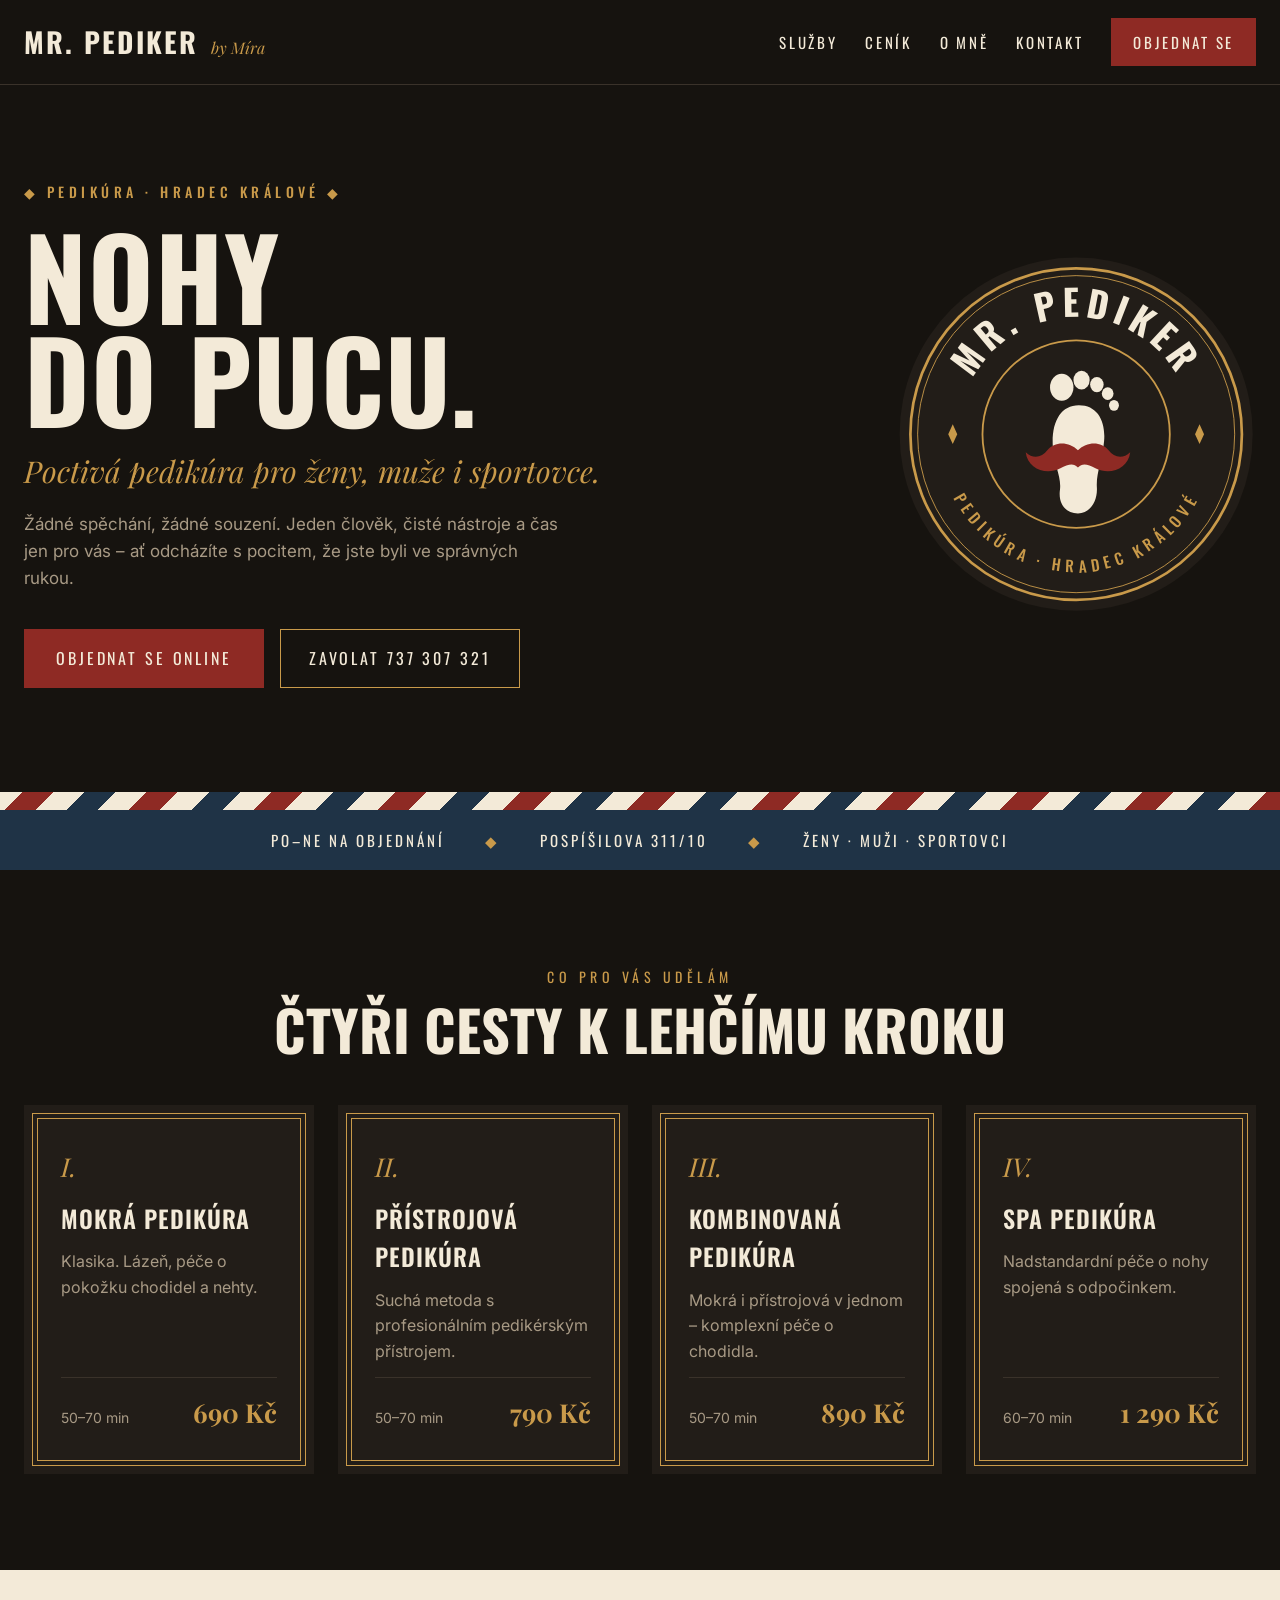
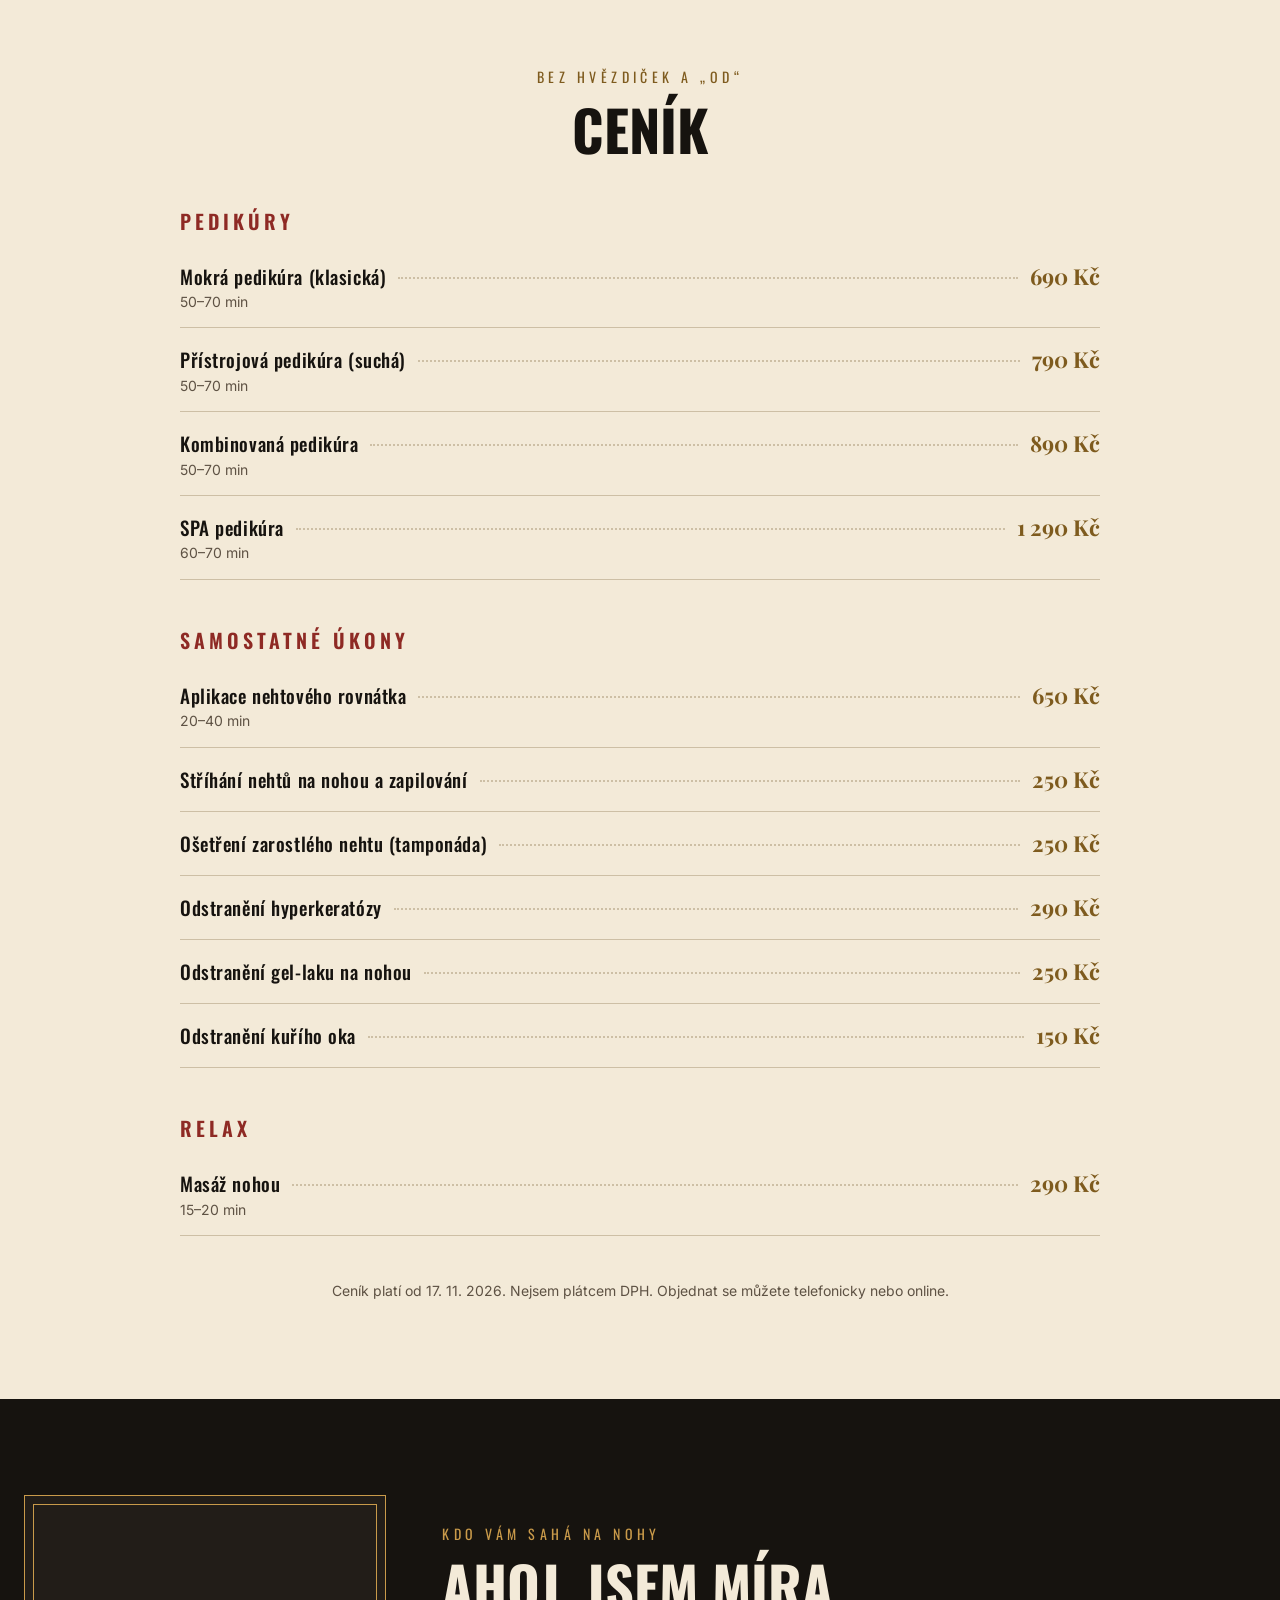
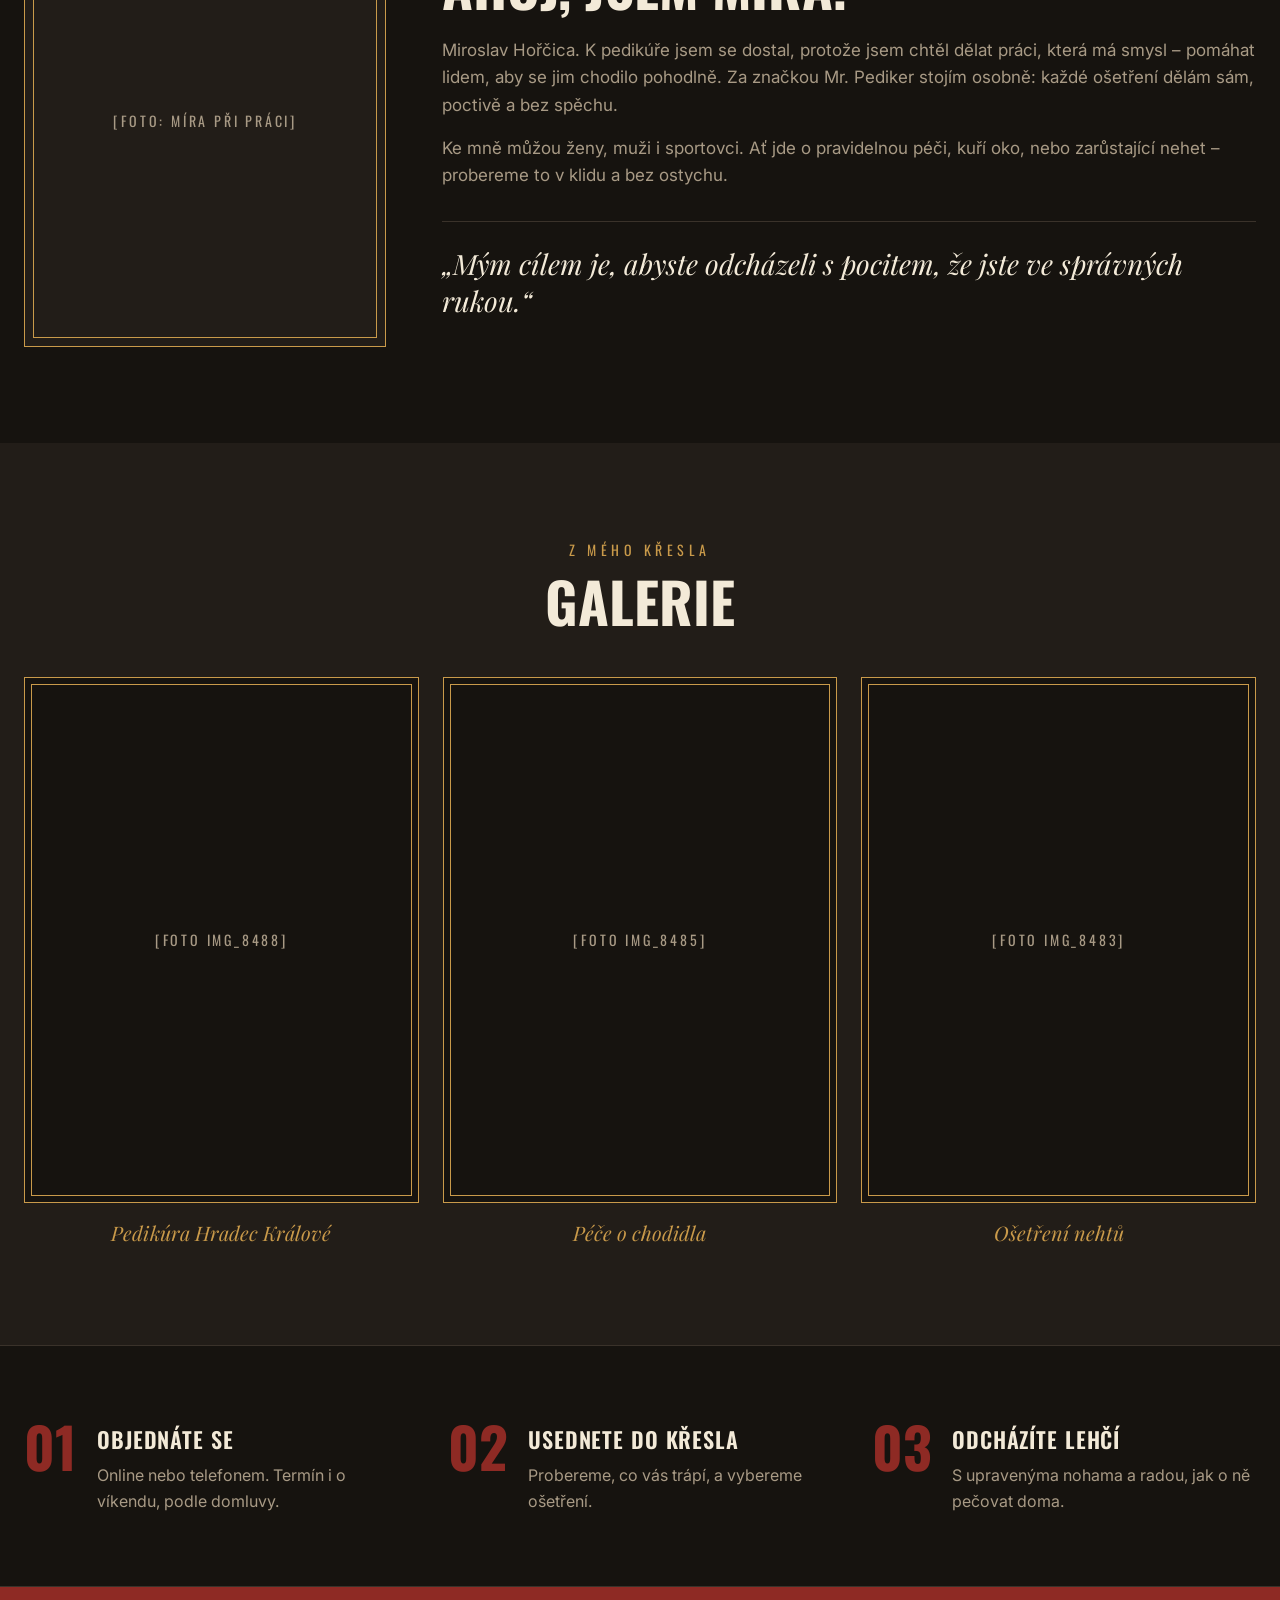
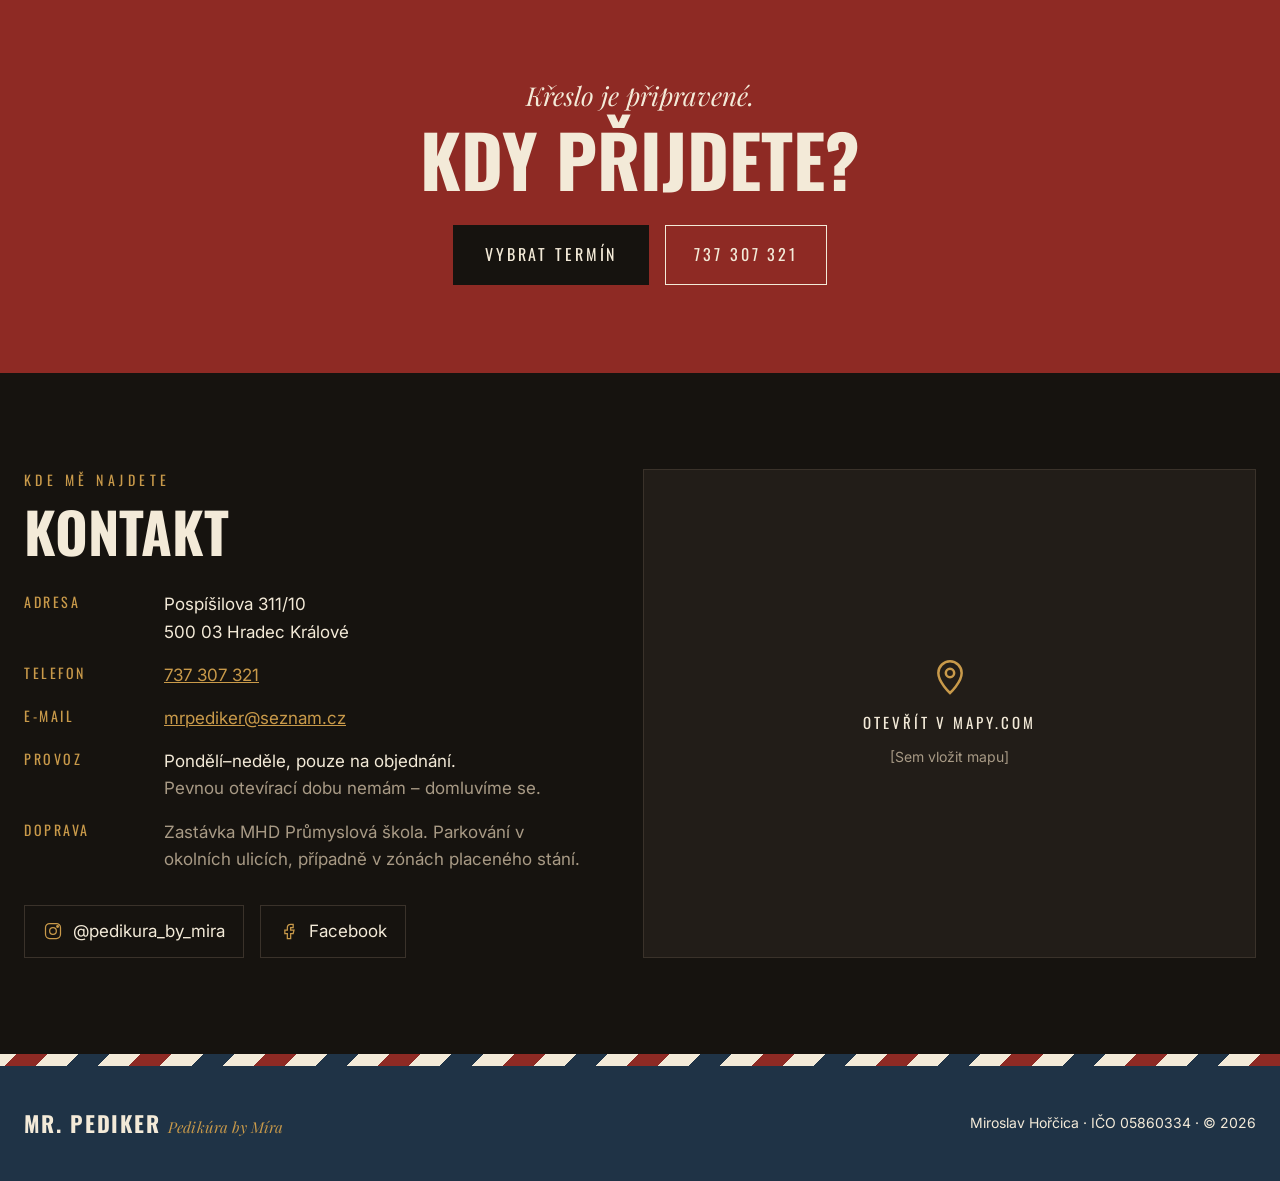
==== index.html @ 1e134bd0 "Nový web Mr. Pediker v barbershop stylu Co-Authored-By: Claude Opus 5.5 <noreply@anthropic.com> Clau" ====
<!doctype html>
<html lang="cs">
<head>
<meta charset="utf-8">
<meta name="viewport" content="width=device-width, initial-scale=1">
<title>Mr. Pediker – pedikúra Hradec Králové | Pedikúra by Míra</title>
<meta name="description" content="Poctivá pedikúra pro ženy, muže i sportovce v Hradci Králové. Mokrá, přístrojová, kombinovaná a SPA pedikúra. Po–Ne na objednání, tel. 737 307 321.">
<link rel="icon" href="favicon.svg" type="image/svg+xml">
<meta property="og:title" content="Mr. Pediker – pedikúra Hradec Králové">
<meta property="og:description" content="Nohy do pucu. Poctivá pedikúra pro ženy, muže i sportovce.">
<link rel="preconnect" href="https://fonts.googleapis.com">
<link href="https://fonts.googleapis.com/css2?family=Oswald:wght@400;500;600;700&family=Playfair+Display:ital,wght@0,700;1,400;1,700&family=Inter:wght@400;500;600&display=swap" rel="stylesheet">
<style>
body{margin:0;background:#16130F}
a{color:#C99A4A}a:hover{color:#F3EAD8}
.btn:hover{filter:brightness(1.12)}
.pole{background:repeating-linear-gradient(-45deg,#8E2A24 0 22px,#F3EAD8 22px 44px,#1F3346 44px 66px,#F3EAD8 66px 88px)}
</style>
<style>html{scroll-behavior:smooth}@media(max-width:640px){header nav a:not(.btn){display:none}}</style>
</head>
<body>
<div style="font-family: Inter, system-ui, sans-serif; color: #F3EAD8; background: #16130F; font-size: 17px; line-height: 1.6">

<!-- HLAVIČKA -->
<header style="border-bottom: 1px solid #3A322A">
<div style="max-width: 1240px; margin: 0 auto; padding: 18px 24px; display: flex; flex-wrap: wrap; align-items: center; justify-content: space-between; gap: 16px">
<a href="#top" style="text-decoration: none; display: flex; align-items: baseline; gap: 12px">
<span style="font-family: Oswald, sans-serif; font-weight: 700; font-size: 28px; letter-spacing: .08em; color: #F3EAD8">MR. PEDIKER</span>
<span style="font-family: 'Playfair Display', serif; font-style: italic; font-size: 16px; color: #C99A4A">by Míra</span>
</a>
<nav style="display: flex; flex-wrap: wrap; align-items: center; gap: 28px; font-family: Oswald, sans-serif; font-size: 15px; letter-spacing: .18em; text-transform: uppercase">
<a href="#sluzby" style="text-decoration: none; color: #F3EAD8">Služby</a>
<a href="#cenik" style="text-decoration: none; color: #F3EAD8">Ceník</a>
<a href="#o-mne" style="text-decoration: none; color: #F3EAD8">O mně</a>
<a href="#kontakt" style="text-decoration: none; color: #F3EAD8">Kontakt</a>
<a class="btn" href="https://mrpediker.cz/objednani/" style="text-decoration: none; background: #8E2A24; color: #F3EAD8; padding: 12px 22px; min-height: 44px; box-sizing: border-box; display: inline-flex; align-items: center">Objednat se</a>
</nav>
</div>
</header>

<!-- HERO -->
<section id="top" style="position: relative; overflow: hidden">
<div style="max-width: 1240px; margin: 0 auto; padding: 96px 24px 104px; display: flex; flex-wrap: wrap; align-items: center; gap: 56px">
<div style="flex: 999 1 520px; min-width: 0">
<p style="margin: 0 0 20px; font-family: Oswald, sans-serif; font-size: 14px; font-weight: 500; letter-spacing: .32em; text-transform: uppercase; color: #C99A4A">◆ Pedikúra · Hradec Králové ◆</p>
<h1 style="margin: 0; font-family: Oswald, sans-serif; font-weight: 700; font-size: clamp(56px, 9vw, 112px); line-height: .92; letter-spacing: .01em; text-transform: uppercase">Nohy<br>do pucu.</h1>
<p style="margin: 24px 0 0; font-family: 'Playfair Display', serif; font-style: italic; font-size: 30px; line-height: 1.25; color: #C99A4A">Poctivá pedikúra pro ženy, muže i sportovce.</p>
<p style="margin: 20px 0 0; max-width: 540px; color: #A89A85">Žádné spěchání, žádné souzení. Jeden člověk, čisté nástroje a čas jen pro vás – ať odcházíte s pocitem, že jste byli ve správných rukou.</p>
<div style="margin-top: 36px; display: flex; flex-wrap: wrap; gap: 16px">
<a class="btn" href="https://mrpediker.cz/objednani/" style="text-decoration: none; background: #8E2A24; color: #F3EAD8; font-family: Oswald, sans-serif; font-size: 16px; letter-spacing: .18em; text-transform: uppercase; padding: 16px 32px; min-height: 52px; box-sizing: border-box; display: inline-flex; align-items: center">Objednat se online</a>
<a href="tel:+420737307321" style="text-decoration: none; border: 1px solid #C99A4A; color: #F3EAD8; font-family: Oswald, sans-serif; font-size: 16px; letter-spacing: .18em; text-transform: uppercase; padding: 16px 28px; min-height: 52px; box-sizing: border-box; display: inline-flex; align-items: center">Zavolat 737 307 321</a>
</div>
</div>
<div style="flex: 1 1 360px; display: flex; justify-content: center">
<svg role="img" aria-label="Emblém Mr. Pediker" viewBox="0 0 400 400" style="width: 100%; max-width: 420px; height: auto">
<defs><path id="eTop" d="M 70 200 A 130 130 0 0 1 330 200"></path><path id="eBot" d="M 62 200 A 138 138 0 0 0 338 200"></path></defs>
<circle cx="200" cy="200" r="196" fill="#221D18"></circle>
<circle cx="200" cy="200" r="184" fill="none" stroke="#C99A4A" stroke-width="3"></circle>
<circle cx="200" cy="200" r="176" fill="none" stroke="#C99A4A" stroke-width="1"></circle>
<circle cx="200" cy="200" r="104" fill="none" stroke="#C99A4A" stroke-width="2"></circle>
<text font-family="Oswald, sans-serif" font-weight="700" font-size="40" letter-spacing="6" fill="#F3EAD8" text-anchor="middle"><textPath href="#eTop" startOffset="50%">MR. PEDIKER</textPath></text>
<text font-family="Oswald, sans-serif" font-weight="500" font-size="17" letter-spacing="4" fill="#C99A4A" text-anchor="middle" dominant-baseline="hanging"><textPath href="#eBot" startOffset="50%">PEDIKÚRA · HRADEC KRÁLOVÉ</textPath></text>
<path d="M58 200 l5 -11 l5 11 l-5 11 z M332 200 l5 -11 l5 11 l-5 11 z" fill="#C99A4A"></path>
<g fill="#F3EAD8"><path d="M203 168 C224 168 233 186 231 208 C229 230 222 243 223 259 C224 275 215 288 202 288 C188 288 180 277 182 262 C184 247 175 234 174 212 C173 186 183 168 203 168 Z"></path><ellipse cx="184" cy="148" rx="13" ry="15"></ellipse><ellipse cx="206" cy="140" rx="9" ry="10.5"></ellipse><ellipse cx="223" cy="145" rx="7.5" ry="8.5"></ellipse><ellipse cx="235" cy="155" rx="6.5" ry="7"></ellipse><ellipse cx="242" cy="168" rx="5.5" ry="6"></ellipse></g>
<path fill="#8E2A24" d="M202 218 C192 208 176 208 168 218 C162 226 152 228 144 220 C146 238 166 246 182 238 C192 233 197 232 202 237 C207 232 212 233 222 238 C238 246 258 238 260 220 C252 228 242 226 236 218 C228 208 212 208 202 218 Z"></path>
</svg>
</div>
</div>
</section>

<div class="pole" style="height: 18px" aria-hidden="true"></div>

<!-- INFO PÁS -->
<div style="background: #1F3346">
<div style="max-width: 1240px; margin: 0 auto; padding: 18px 24px; display: flex; flex-wrap: wrap; justify-content: center; gap: 12px 40px; font-family: Oswald, sans-serif; font-size: 15px; letter-spacing: .2em; text-transform: uppercase; color: #F3EAD8">
<span>Po–Ne na objednání</span><span aria-hidden="true" style="color: #C99A4A">◆</span><span>Pospíšilova 311/10</span><span aria-hidden="true" style="color: #C99A4A">◆</span><span>Ženy · Muži · Sportovci</span>
</div>
</div>

<!-- SLUŽBY -->
<section id="sluzby" style="max-width: 1240px; margin: 0 auto; padding: 96px 24px">
<p style="margin: 0; text-align: center; font-family: Oswald, sans-serif; font-size: 14px; letter-spacing: .32em; text-transform: uppercase; color: #C99A4A">Co pro vás udělám</p>
<h2 style="margin: 12px 0 48px; text-align: center; font-family: Oswald, sans-serif; font-weight: 700; font-size: clamp(36px, 5vw, 56px); line-height: 1; text-transform: uppercase">Čtyři cesty k lehčímu kroku</h2>
<div style="display: grid; grid-template-columns: repeat(auto-fit, minmax(260px, 1fr)); gap: 24px">

<article style="background: #221D18; padding: 8px">
<div style="border: 1px solid #C99A4A; outline: 1px solid #C99A4A; outline-offset: -6px; padding: 32px 28px; height: 100%; box-sizing: border-box; display: flex; flex-direction: column; gap: 12px">
<span style="font-family: 'Playfair Display', serif; font-style: italic; font-size: 26px; color: #C99A4A">I.</span>
<h3 style="margin: 0; font-family: Oswald, sans-serif; font-weight: 600; font-size: 24px; letter-spacing: .04em; text-transform: uppercase">Mokrá pedikúra</h3>
<p style="margin: 0; color: #A89A85; font-size: 16px; flex-grow: 1">Klasika. Lázeň, péče o pokožku chodidel a nehty.</p>
<div style="display: flex; justify-content: space-between; align-items: baseline; border-top: 1px solid #3A322A; padding-top: 14px">
<span style="font-size: 14px; color: #A89A85">50–70 min</span>
<span style="font-family: 'Playfair Display', serif; font-weight: 700; font-size: 26px; color: #C99A4A">690 Kč</span>
</div>
</div>
</article>

<article style="background: #221D18; padding: 8px">
<div style="border: 1px solid #C99A4A; outline: 1px solid #C99A4A; outline-offset: -6px; padding: 32px 28px; height: 100%; box-sizing: border-box; display: flex; flex-direction: column; gap: 12px">
<span style="font-family: 'Playfair Display', serif; font-style: italic; font-size: 26px; color: #C99A4A">II.</span>
<h3 style="margin: 0; font-family: Oswald, sans-serif; font-weight: 600; font-size: 24px; letter-spacing: .04em; text-transform: uppercase">Přístrojová pedikúra</h3>
<p style="margin: 0; color: #A89A85; font-size: 16px; flex-grow: 1">Suchá metoda s profesionálním pedikérským přístrojem.</p>
<div style="display: flex; justify-content: space-between; align-items: baseline; border-top: 1px solid #3A322A; padding-top: 14px">
<span style="font-size: 14px; color: #A89A85">50–70 min</span>
<span style="font-family: 'Playfair Display', serif; font-weight: 700; font-size: 26px; color: #C99A4A">790 Kč</span>
</div>
</div>
</article>

<article style="background: #221D18; padding: 8px">
<div style="border: 1px solid #C99A4A; outline: 1px solid #C99A4A; outline-offset: -6px; padding: 32px 28px; height: 100%; box-sizing: border-box; display: flex; flex-direction: column; gap: 12px">
<span style="font-family: 'Playfair Display', serif; font-style: italic; font-size: 26px; color: #C99A4A">III.</span>
<h3 style="margin: 0; font-family: Oswald, sans-serif; font-weight: 600; font-size: 24px; letter-spacing: .04em; text-transform: uppercase">Kombinovaná pedikúra</h3>
<p style="margin: 0; color: #A89A85; font-size: 16px; flex-grow: 1">Mokrá i přístrojová v jednom – komplexní péče o chodidla.</p>
<div style="display: flex; justify-content: space-between; align-items: baseline; border-top: 1px solid #3A322A; padding-top: 14px">
<span style="font-size: 14px; color: #A89A85">50–70 min</span>
<span style="font-family: 'Playfair Display', serif; font-weight: 700; font-size: 26px; color: #C99A4A">890 Kč</span>
</div>
</div>
</article>

<article style="background: #221D18; padding: 8px">
<div style="border: 1px solid #C99A4A; outline: 1px solid #C99A4A; outline-offset: -6px; padding: 32px 28px; height: 100%; box-sizing: border-box; display: flex; flex-direction: column; gap: 12px">
<span style="font-family: 'Playfair Display', serif; font-style: italic; font-size: 26px; color: #C99A4A">IV.</span>
<h3 style="margin: 0; font-family: Oswald, sans-serif; font-weight: 600; font-size: 24px; letter-spacing: .04em; text-transform: uppercase">SPA pedikúra</h3>
<p style="margin: 0; color: #A89A85; font-size: 16px; flex-grow: 1">Nadstandardní péče o nohy spojená s odpočinkem.</p>
<div style="display: flex; justify-content: space-between; align-items: baseline; border-top: 1px solid #3A322A; padding-top: 14px">
<span style="font-size: 14px; color: #A89A85">60–70 min</span>
<span style="font-family: 'Playfair Display', serif; font-weight: 700; font-size: 26px; color: #C99A4A">1 290 Kč</span>
</div>
</div>
</article>

</div>
</section>

<!-- CENÍK -->
<section id="cenik" style="background: #F3EAD8; color: #16130F">
<div style="max-width: 920px; margin: 0 auto; padding: 96px 24px">
<p style="margin: 0; text-align: center; font-family: Oswald, sans-serif; font-size: 14px; letter-spacing: .32em; text-transform: uppercase; color: #7E5B1E">Bez hvězdiček a „od“</p>
<h2 style="margin: 12px 0 48px; text-align: center; font-family: Oswald, sans-serif; font-weight: 700; font-size: clamp(36px, 5vw, 56px); line-height: 1; text-transform: uppercase">Ceník</h2>

<div style="margin-bottom: 44px">
<h3 style="margin: 0 0 8px; font-family: Oswald, sans-serif; font-weight: 600; font-size: 20px; letter-spacing: .2em; text-transform: uppercase; color: #8E2A24">Pedikúry</h3>

<div style="display: flex; align-items: baseline; gap: 12px; padding: 14px 0; border-bottom: 1px solid #CDBFA5">
<div style="min-width: 0">
<div style="font-family: Oswald, sans-serif; font-weight: 500; font-size: 19px; letter-spacing: .03em">Mokrá pedikúra (klasická)</div>
<div style="font-size: 14px; color: #5E5244">50–70 min</div>
</div>
<span aria-hidden="true" style="flex: 1 1 40px; border-bottom: 2px dotted #CDBFA5; transform: translateY(-6px)"></span>
<span style="font-family: 'Playfair Display', serif; font-weight: 700; font-size: 22px; color: #7E5B1E; white-space: nowrap">690 Kč</span>
</div>

<div style="display: flex; align-items: baseline; gap: 12px; padding: 14px 0; border-bottom: 1px solid #CDBFA5">
<div style="min-width: 0">
<div style="font-family: Oswald, sans-serif; font-weight: 500; font-size: 19px; letter-spacing: .03em">Přístrojová pedikúra (suchá)</div>
<div style="font-size: 14px; color: #5E5244">50–70 min</div>
</div>
<span aria-hidden="true" style="flex: 1 1 40px; border-bottom: 2px dotted #CDBFA5; transform: translateY(-6px)"></span>
<span style="font-family: 'Playfair Display', serif; font-weight: 700; font-size: 22px; color: #7E5B1E; white-space: nowrap">790 Kč</span>
</div>

<div style="display: flex; align-items: baseline; gap: 12px; padding: 14px 0; border-bottom: 1px solid #CDBFA5">
<div style="min-width: 0">
<div style="font-family: Oswald, sans-serif; font-weight: 500; font-size: 19px; letter-spacing: .03em">Kombinovaná pedikúra</div>
<div style="font-size: 14px; color: #5E5244">50–70 min</div>
</div>
<span aria-hidden="true" style="flex: 1 1 40px; border-bottom: 2px dotted #CDBFA5; transform: translateY(-6px)"></span>
<span style="font-family: 'Playfair Display', serif; font-weight: 700; font-size: 22px; color: #7E5B1E; white-space: nowrap">890 Kč</span>
</div>

<div style="display: flex; align-items: baseline; gap: 12px; padding: 14px 0; border-bottom: 1px solid #CDBFA5">
<div style="min-width: 0">
<div style="font-family: Oswald, sans-serif; font-weight: 500; font-size: 19px; letter-spacing: .03em">SPA pedikúra</div>
<div style="font-size: 14px; color: #5E5244">60–70 min</div>
</div>
<span aria-hidden="true" style="flex: 1 1 40px; border-bottom: 2px dotted #CDBFA5; transform: translateY(-6px)"></span>
<span style="font-family: 'Playfair Display', serif; font-weight: 700; font-size: 22px; color: #7E5B1E; white-space: nowrap">1 290 Kč</span>
</div>

</div>

<div style="margin-bottom: 44px">
<h3 style="margin: 0 0 8px; font-family: Oswald, sans-serif; font-weight: 600; font-size: 20px; letter-spacing: .2em; text-transform: uppercase; color: #8E2A24">Samostatné úkony</h3>

<div style="display: flex; align-items: baseline; gap: 12px; padding: 14px 0; border-bottom: 1px solid #CDBFA5">
<div style="min-width: 0">
<div style="font-family: Oswald, sans-serif; font-weight: 500; font-size: 19px; letter-spacing: .03em">Aplikace nehtového rovnátka</div>
<div style="font-size: 14px; color: #5E5244">20–40 min</div>
</div>
<span aria-hidden="true" style="flex: 1 1 40px; border-bottom: 2px dotted #CDBFA5; transform: translateY(-6px)"></span>
<span style="font-family: 'Playfair Display', serif; font-weight: 700; font-size: 22px; color: #7E5B1E; white-space: nowrap">650 Kč</span>
</div>

<div style="display: flex; align-items: baseline; gap: 12px; padding: 14px 0; border-bottom: 1px solid #CDBFA5">
<div style="min-width: 0">
<div style="font-family: Oswald, sans-serif; font-weight: 500; font-size: 19px; letter-spacing: .03em">Stříhání nehtů na nohou a zapilování</div>

</div>
<span aria-hidden="true" style="flex: 1 1 40px; border-bottom: 2px dotted #CDBFA5; transform: translateY(-6px)"></span>
<span style="font-family: 'Playfair Display', serif; font-weight: 700; font-size: 22px; color: #7E5B1E; white-space: nowrap">250 Kč</span>
</div>

<div style="display: flex; align-items: baseline; gap: 12px; padding: 14px 0; border-bottom: 1px solid #CDBFA5">
<div style="min-width: 0">
<div style="font-family: Oswald, sans-serif; font-weight: 500; font-size: 19px; letter-spacing: .03em">Ošetření zarostlého nehtu (tamponáda)</div>

</div>
<span aria-hidden="true" style="flex: 1 1 40px; border-bottom: 2px dotted #CDBFA5; transform: translateY(-6px)"></span>
<span style="font-family: 'Playfair Display', serif; font-weight: 700; font-size: 22px; color: #7E5B1E; white-space: nowrap">250 Kč</span>
</div>

<div style="display: flex; align-items: baseline; gap: 12px; padding: 14px 0; border-bottom: 1px solid #CDBFA5">
<div style="min-width: 0">
<div style="font-family: Oswald, sans-serif; font-weight: 500; font-size: 19px; letter-spacing: .03em">Odstranění hyperkeratózy</div>

</div>
<span aria-hidden="true" style="flex: 1 1 40px; border-bottom: 2px dotted #CDBFA5; transform: translateY(-6px)"></span>
<span style="font-family: 'Playfair Display', serif; font-weight: 700; font-size: 22px; color: #7E5B1E; white-space: nowrap">290 Kč</span>
</div>

<div style="display: flex; align-items: baseline; gap: 12px; padding: 14px 0; border-bottom: 1px solid #CDBFA5">
<div style="min-width: 0">
<div style="font-family: Oswald, sans-serif; font-weight: 500; font-size: 19px; letter-spacing: .03em">Odstranění gel-laku na nohou</div>

</div>
<span aria-hidden="true" style="flex: 1 1 40px; border-bottom: 2px dotted #CDBFA5; transform: translateY(-6px)"></span>
<span style="font-family: 'Playfair Display', serif; font-weight: 700; font-size: 22px; color: #7E5B1E; white-space: nowrap">250 Kč</span>
</div>

<div style="display: flex; align-items: baseline; gap: 12px; padding: 14px 0; border-bottom: 1px solid #CDBFA5">
<div style="min-width: 0">
<div style="font-family: Oswald, sans-serif; font-weight: 500; font-size: 19px; letter-spacing: .03em">Odstranění kuřího oka</div>

</div>
<span aria-hidden="true" style="flex: 1 1 40px; border-bottom: 2px dotted #CDBFA5; transform: translateY(-6px)"></span>
<span style="font-family: 'Playfair Display', serif; font-weight: 700; font-size: 22px; color: #7E5B1E; white-space: nowrap">150 Kč</span>
</div>

</div>

<div style="margin-bottom: 44px">
<h3 style="margin: 0 0 8px; font-family: Oswald, sans-serif; font-weight: 600; font-size: 20px; letter-spacing: .2em; text-transform: uppercase; color: #8E2A24">Relax</h3>

<div style="display: flex; align-items: baseline; gap: 12px; padding: 14px 0; border-bottom: 1px solid #CDBFA5">
<div style="min-width: 0">
<div style="font-family: Oswald, sans-serif; font-weight: 500; font-size: 19px; letter-spacing: .03em">Masáž nohou</div>
<div style="font-size: 14px; color: #5E5244">15–20 min</div>
</div>
<span aria-hidden="true" style="flex: 1 1 40px; border-bottom: 2px dotted #CDBFA5; transform: translateY(-6px)"></span>
<span style="font-family: 'Playfair Display', serif; font-weight: 700; font-size: 22px; color: #7E5B1E; white-space: nowrap">290 Kč</span>
</div>

</div>

<p style="margin: 0; text-align: center; font-size: 14px; color: #5E5244">Ceník platí od 17. 11. 2026. Nejsem plátcem DPH. Objednat se můžete telefonicky nebo online.</p>
</div>
</section>

<!-- O MNĚ -->
<section id="o-mne" style="max-width: 1240px; margin: 0 auto; padding: 96px 24px; display: flex; flex-wrap: wrap; gap: 56px; align-items: center">
<div style="flex: 1 1 360px; aspect-ratio: 4 / 5; max-height: 560px; background: #221D18; border: 1px solid #C99A4A; outline: 1px solid #C99A4A; outline-offset: -10px; display: flex; align-items: center; justify-content: center; color: #A89A85; font-family: Oswald, sans-serif; letter-spacing: .2em; text-transform: uppercase; font-size: 14px">[Foto: Míra při práci]</div>
<div style="flex: 999 1 460px; min-width: 0">
<p style="margin: 0; font-family: Oswald, sans-serif; font-size: 14px; letter-spacing: .32em; text-transform: uppercase; color: #C99A4A">Kdo vám sahá na nohy</p>
<h2 style="margin: 12px 0 24px; font-family: Oswald, sans-serif; font-weight: 700; font-size: clamp(36px, 5vw, 56px); line-height: 1; text-transform: uppercase">Ahoj, jsem Míra.</h2>
<p style="margin: 0 0 16px; color: #A89A85">Miroslav Hořčica. K pedikúře jsem se dostal, protože jsem chtěl dělat práci, která má smysl – pomáhat lidem, aby se jim chodilo pohodlně. Za značkou Mr. Pediker stojím osobně: každé ošetření dělám sám, poctivě a bez spěchu.</p>
<p style="margin: 0 0 32px; color: #A89A85">Ke mně můžou ženy, muži i sportovci. Ať jde o pravidelnou péči, kuří oko, nebo zarůstající nehet – probereme to v klidu a bez ostychu.</p>
<blockquote style="margin: 0; padding: 24px 0 0; border-top: 1px solid #3A322A; font-family: 'Playfair Display', serif; font-style: italic; font-size: 28px; line-height: 1.3; color: #F3EAD8">„Mým cílem je, abyste odcházeli s pocitem, že jste ve správných rukou.“</blockquote>
</div>
</section>

<!-- GALERIE -->
<section style="background: #221D18">
<div style="max-width: 1240px; margin: 0 auto; padding: 96px 24px">
<p style="margin: 0; text-align: center; font-family: Oswald, sans-serif; font-size: 14px; letter-spacing: .32em; text-transform: uppercase; color: #C99A4A">Z mého křesla</p>
<h2 style="margin: 12px 0 48px; text-align: center; font-family: Oswald, sans-serif; font-weight: 700; font-size: clamp(36px, 5vw, 56px); line-height: 1; text-transform: uppercase">Galerie</h2>
<div style="display: grid; grid-template-columns: repeat(auto-fit, minmax(280px, 1fr)); gap: 24px">

<figure style="margin: 0">
<div style="aspect-ratio: 3 / 4; background: #16130F; border: 1px solid #C99A4A; outline: 1px solid #C99A4A; outline-offset: -8px; display: flex; align-items: center; justify-content: center; color: #A89A85; font-family: Oswald, sans-serif; letter-spacing: .2em; text-transform: uppercase; font-size: 14px">[Foto IMG_8488]</div>
<figcaption style="margin-top: 14px; font-family: 'Playfair Display', serif; font-style: italic; font-size: 20px; color: #C99A4A; text-align: center">Pedikúra Hradec Králové</figcaption>
</figure>

<figure style="margin: 0">
<div style="aspect-ratio: 3 / 4; background: #16130F; border: 1px solid #C99A4A; outline: 1px solid #C99A4A; outline-offset: -8px; display: flex; align-items: center; justify-content: center; color: #A89A85; font-family: Oswald, sans-serif; letter-spacing: .2em; text-transform: uppercase; font-size: 14px">[Foto IMG_8485]</div>
<figcaption style="margin-top: 14px; font-family: 'Playfair Display', serif; font-style: italic; font-size: 20px; color: #C99A4A; text-align: center">Péče o chodidla</figcaption>
</figure>

<figure style="margin: 0">
<div style="aspect-ratio: 3 / 4; background: #16130F; border: 1px solid #C99A4A; outline: 1px solid #C99A4A; outline-offset: -8px; display: flex; align-items: center; justify-content: center; color: #A89A85; font-family: Oswald, sans-serif; letter-spacing: .2em; text-transform: uppercase; font-size: 14px">[Foto IMG_8483]</div>
<figcaption style="margin-top: 14px; font-family: 'Playfair Display', serif; font-style: italic; font-size: 20px; color: #C99A4A; text-align: center">Ošetření nehtů</figcaption>
</figure>

</div>
</div>
</section>

<!-- JAK TO PROBÍHÁ -->
<section style="border-top: 1px solid #3A322A; border-bottom: 1px solid #3A322A">
<div style="max-width: 1240px; margin: 0 auto; padding: 72px 24px; display: grid; grid-template-columns: repeat(auto-fit, minmax(240px, 1fr)); gap: 40px">

<div style="display: flex; gap: 20px">
<span style="font-family: Oswald, sans-serif; font-weight: 700; font-size: 56px; line-height: 1; color: #8E2A24">01</span>
<div><h3 style="margin: 4px 0 6px; font-family: Oswald, sans-serif; font-weight: 600; font-size: 22px; letter-spacing: .04em; text-transform: uppercase">Objednáte se</h3><p style="margin: 0; color: #A89A85; font-size: 16px">Online nebo telefonem. Termín i o víkendu, podle domluvy.</p></div>
</div>

<div style="display: flex; gap: 20px">
<span style="font-family: Oswald, sans-serif; font-weight: 700; font-size: 56px; line-height: 1; color: #8E2A24">02</span>
<div><h3 style="margin: 4px 0 6px; font-family: Oswald, sans-serif; font-weight: 600; font-size: 22px; letter-spacing: .04em; text-transform: uppercase">Usednete do křesla</h3><p style="margin: 0; color: #A89A85; font-size: 16px">Probereme, co vás trápí, a vybereme ošetření.</p></div>
</div>

<div style="display: flex; gap: 20px">
<span style="font-family: Oswald, sans-serif; font-weight: 700; font-size: 56px; line-height: 1; color: #8E2A24">03</span>
<div><h3 style="margin: 4px 0 6px; font-family: Oswald, sans-serif; font-weight: 600; font-size: 22px; letter-spacing: .04em; text-transform: uppercase">Odcházíte lehčí</h3><p style="margin: 0; color: #A89A85; font-size: 16px">S upravenýma nohama a radou, jak o ně pečovat doma.</p></div>
</div>

</div>
</section>

<!-- CTA -->
<section style="background: #8E2A24; text-align: center">
<div style="max-width: 900px; margin: 0 auto; padding: 88px 24px">
<p style="margin: 0; font-family: 'Playfair Display', serif; font-style: italic; font-size: 26px; color: #F3EAD8">Křeslo je připravené.</p>
<h2 style="margin: 8px 0 32px; font-family: Oswald, sans-serif; font-weight: 700; font-size: clamp(40px, 6vw, 72px); line-height: .95; text-transform: uppercase; color: #F3EAD8">Kdy přijdete?</h2>
<div style="display: flex; flex-wrap: wrap; justify-content: center; gap: 16px">
<a class="btn" href="https://mrpediker.cz/objednani/" style="text-decoration: none; background: #16130F; color: #F3EAD8; font-family: Oswald, sans-serif; font-size: 16px; letter-spacing: .18em; text-transform: uppercase; padding: 16px 32px; min-height: 52px; box-sizing: border-box; display: inline-flex; align-items: center">Vybrat termín</a>
<a href="tel:+420737307321" style="text-decoration: none; border: 1px solid #F3EAD8; color: #F3EAD8; font-family: Oswald, sans-serif; font-size: 16px; letter-spacing: .18em; text-transform: uppercase; padding: 16px 28px; min-height: 52px; box-sizing: border-box; display: inline-flex; align-items: center">737 307 321</a>
</div>
</div>
</section>

<!-- KONTAKT -->
<section id="kontakt" style="max-width: 1240px; margin: 0 auto; padding: 96px 24px; display: flex; flex-wrap: wrap; gap: 48px">
<div style="flex: 1 1 380px; min-width: 0">
<p style="margin: 0; font-family: Oswald, sans-serif; font-size: 14px; letter-spacing: .32em; text-transform: uppercase; color: #C99A4A">Kde mě najdete</p>
<h2 style="margin: 12px 0 32px; font-family: Oswald, sans-serif; font-weight: 700; font-size: clamp(36px, 5vw, 56px); line-height: 1; text-transform: uppercase">Kontakt</h2>
<dl style="margin: 0; display: grid; grid-template-columns: 120px 1fr; gap: 16px 20px">
<dt style="font-family: Oswald, sans-serif; letter-spacing: .18em; text-transform: uppercase; font-size: 14px; color: #C99A4A">Adresa</dt><dd style="margin: 0">Pospíšilova 311/10<br>500 03 Hradec Králové</dd>
<dt style="font-family: Oswald, sans-serif; letter-spacing: .18em; text-transform: uppercase; font-size: 14px; color: #C99A4A">Telefon</dt><dd style="margin: 0"><a href="tel:+420737307321">737 307 321</a></dd>
<dt style="font-family: Oswald, sans-serif; letter-spacing: .18em; text-transform: uppercase; font-size: 14px; color: #C99A4A">E-mail</dt><dd style="margin: 0"><a href="mailto:mrpediker@seznam.cz">mrpediker@seznam.cz</a></dd>
<dt style="font-family: Oswald, sans-serif; letter-spacing: .18em; text-transform: uppercase; font-size: 14px; color: #C99A4A">Provoz</dt><dd style="margin: 0">Pondělí–neděle, pouze na objednání.<br><span style="color: #A89A85">Pevnou otevírací dobu nemám – domluvíme se.</span></dd>
<dt style="font-family: Oswald, sans-serif; letter-spacing: .18em; text-transform: uppercase; font-size: 14px; color: #C99A4A">Doprava</dt><dd style="margin: 0; color: #A89A85">Zastávka MHD Průmyslová škola. Parkování v okolních ulicích, případně v zónách placeného stání.</dd>
</dl>
<div style="margin-top: 32px; display: flex; gap: 16px; flex-wrap: wrap">
<a href="https://www.instagram.com/pedikura_by_mira/" style="text-decoration: none; border: 1px solid #3A322A; padding: 12px 18px; min-height: 44px; box-sizing: border-box; display: inline-flex; align-items: center; gap: 10px; color: #F3EAD8">
<svg aria-hidden="true" width="20" height="20" viewBox="0 0 24 24" fill="none" stroke="#C99A4A" stroke-width="1.5"><rect x="3" y="3" width="18" height="18" rx="5"></rect><circle cx="12" cy="12" r="4"></circle><circle cx="17.5" cy="6.5" r="1" fill="#C99A4A"></circle></svg>@pedikura_by_mira</a>
<a href="https://www.facebook.com/profile.php?id=61596270305123" style="text-decoration: none; border: 1px solid #3A322A; padding: 12px 18px; min-height: 44px; box-sizing: border-box; display: inline-flex; align-items: center; gap: 10px; color: #F3EAD8">
<svg aria-hidden="true" width="20" height="20" viewBox="0 0 24 24" fill="none" stroke="#C99A4A" stroke-width="1.5"><path d="M14 8h3V4h-3a4 4 0 0 0-4 4v3H7v4h3v6h4v-6h3l1-4h-4V8z"></path></svg>Facebook</a>
</div>
</div>
<a href="https://mapy.com/s/fenomarase" style="flex: 1 1 420px; min-height: 380px; background: #221D18; border: 1px solid #3A322A; text-decoration: none; display: flex; flex-direction: column; align-items: center; justify-content: center; gap: 12px; color: #A89A85">
<svg aria-hidden="true" width="40" height="40" viewBox="0 0 24 24" fill="none" stroke="#C99A4A" stroke-width="1.5"><path d="M12 21s-7-6.5-7-12a7 7 0 0 1 14 0c0 5.5-7 12-7 12z"></path><circle cx="12" cy="9" r="2.5"></circle></svg>
<span style="font-family: Oswald, sans-serif; letter-spacing: .2em; text-transform: uppercase; font-size: 15px; color: #F3EAD8">Otevřít v Mapy.com</span>
<span style="font-size: 14px">[Sem vložit mapu]</span>
</a>
</section>

<div class="pole" style="height: 12px" aria-hidden="true"></div>

<!-- PATIČKA -->
<footer style="background: #1F3346">
<div style="max-width: 1240px; margin: 0 auto; padding: 40px 24px; display: flex; flex-wrap: wrap; justify-content: space-between; align-items: center; gap: 16px; font-size: 14px; color: #F3EAD8">
<span style="font-family: Oswald, sans-serif; font-weight: 700; font-size: 22px; letter-spacing: .08em">MR. PEDIKER <span style="font-family: 'Playfair Display', serif; font-style: italic; font-weight: 400; font-size: 15px; letter-spacing: 0; color: #C99A4A">Pedikúra by Míra</span></span>
<span>Miroslav Hořčica · IČO 05860334 · © 2026</span>
</div>
</footer>
</div>
</body>
</html>
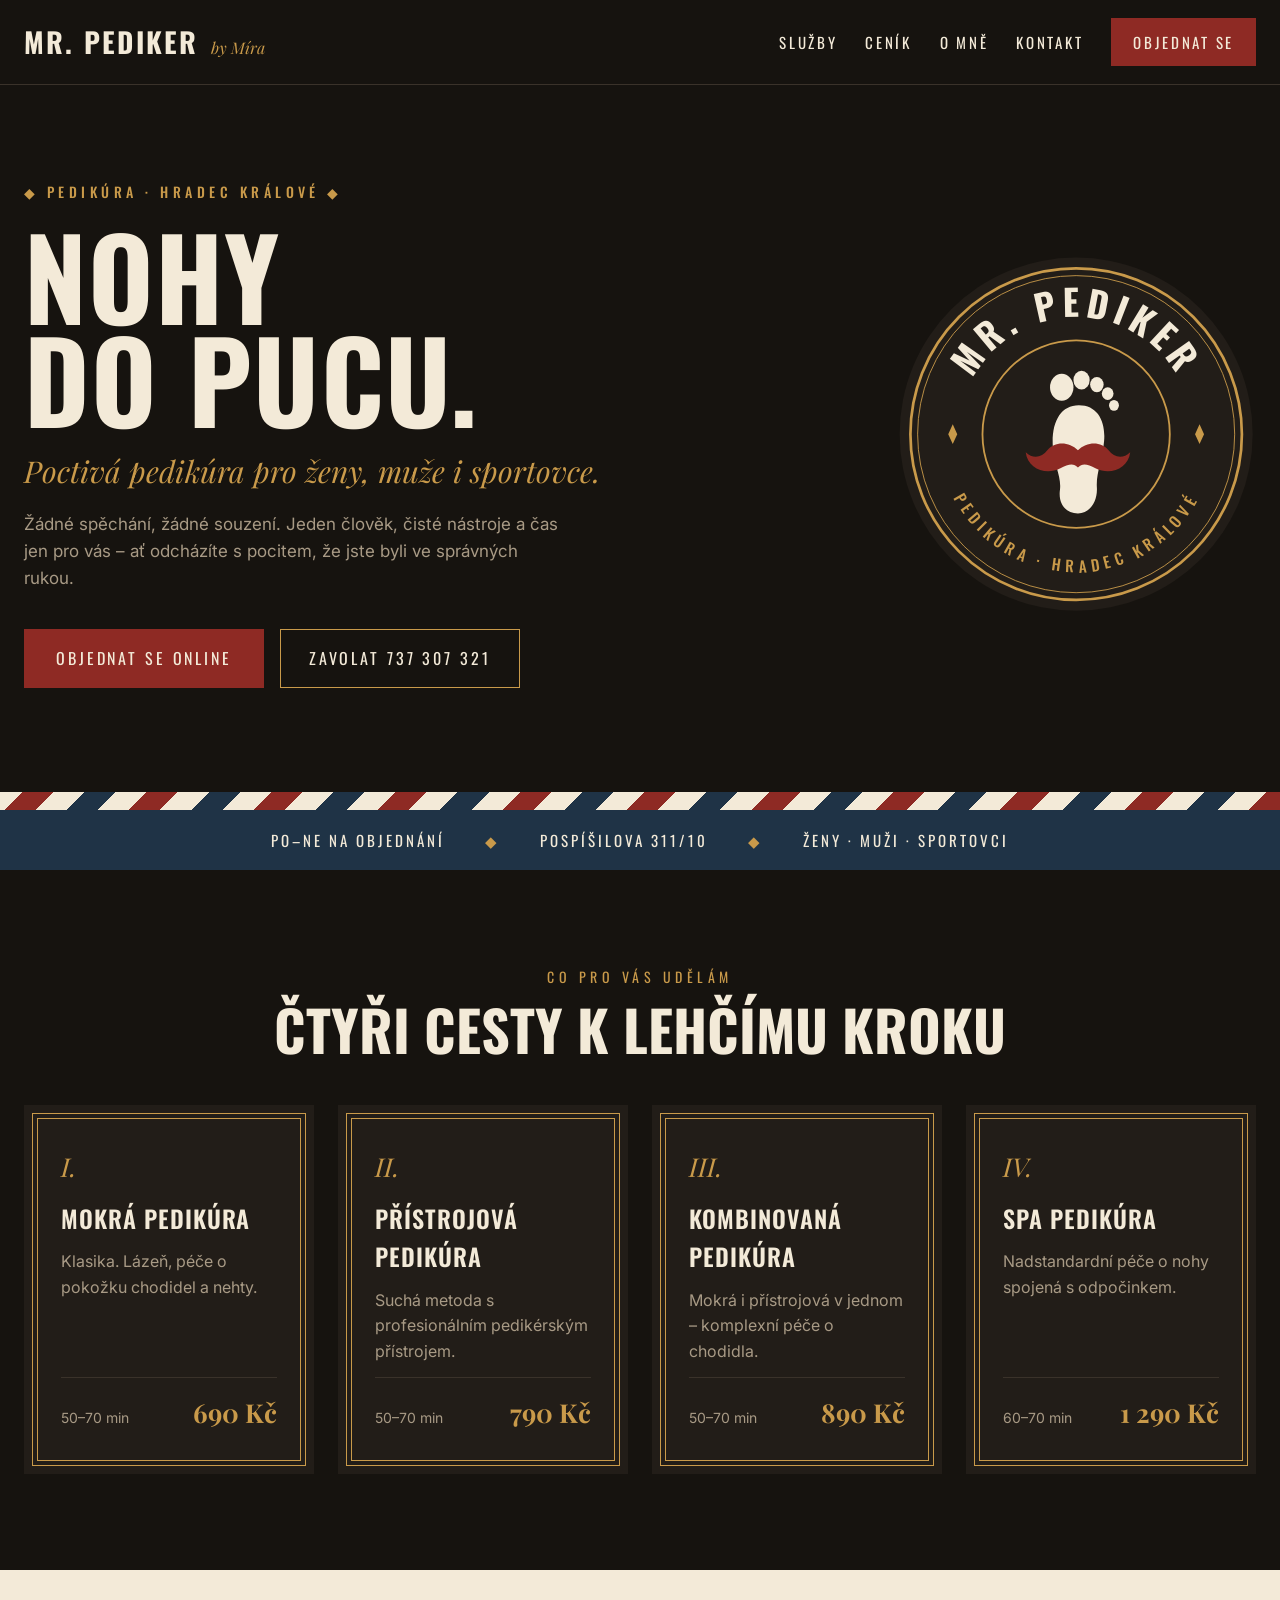
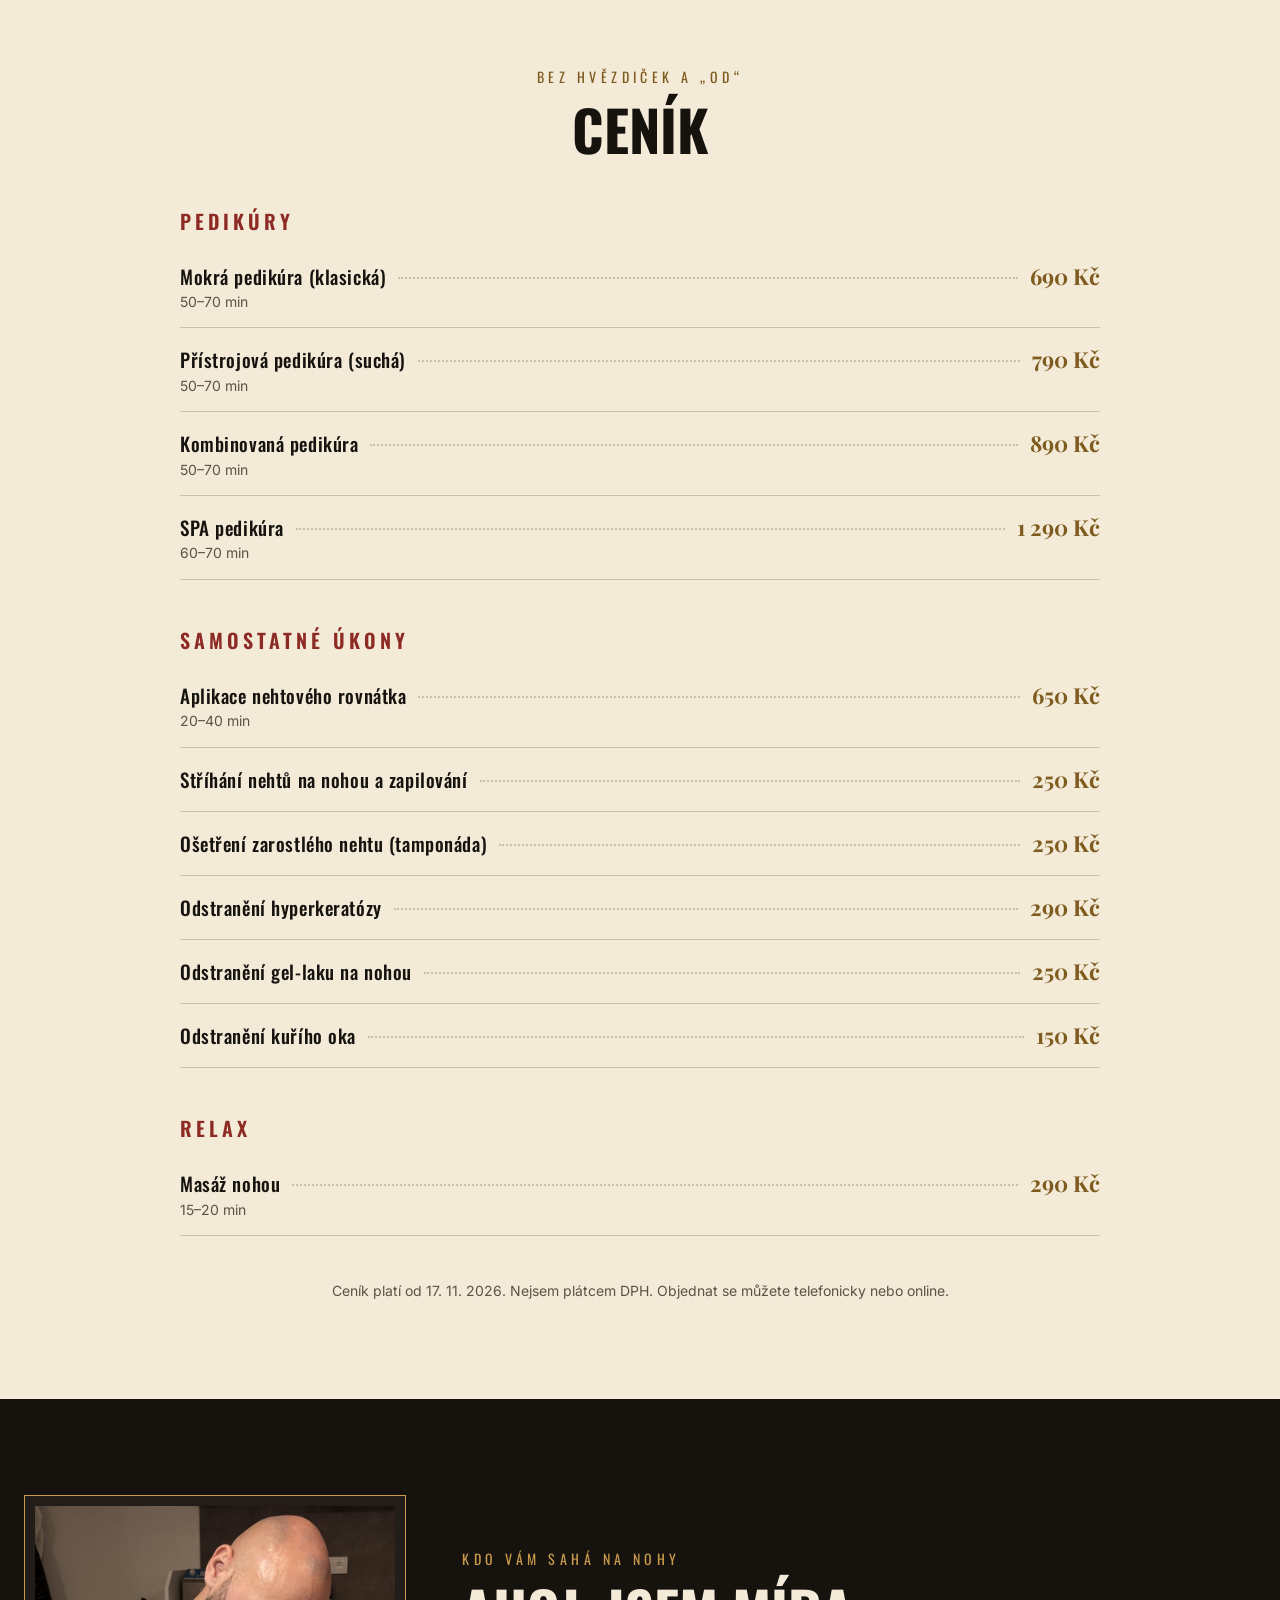
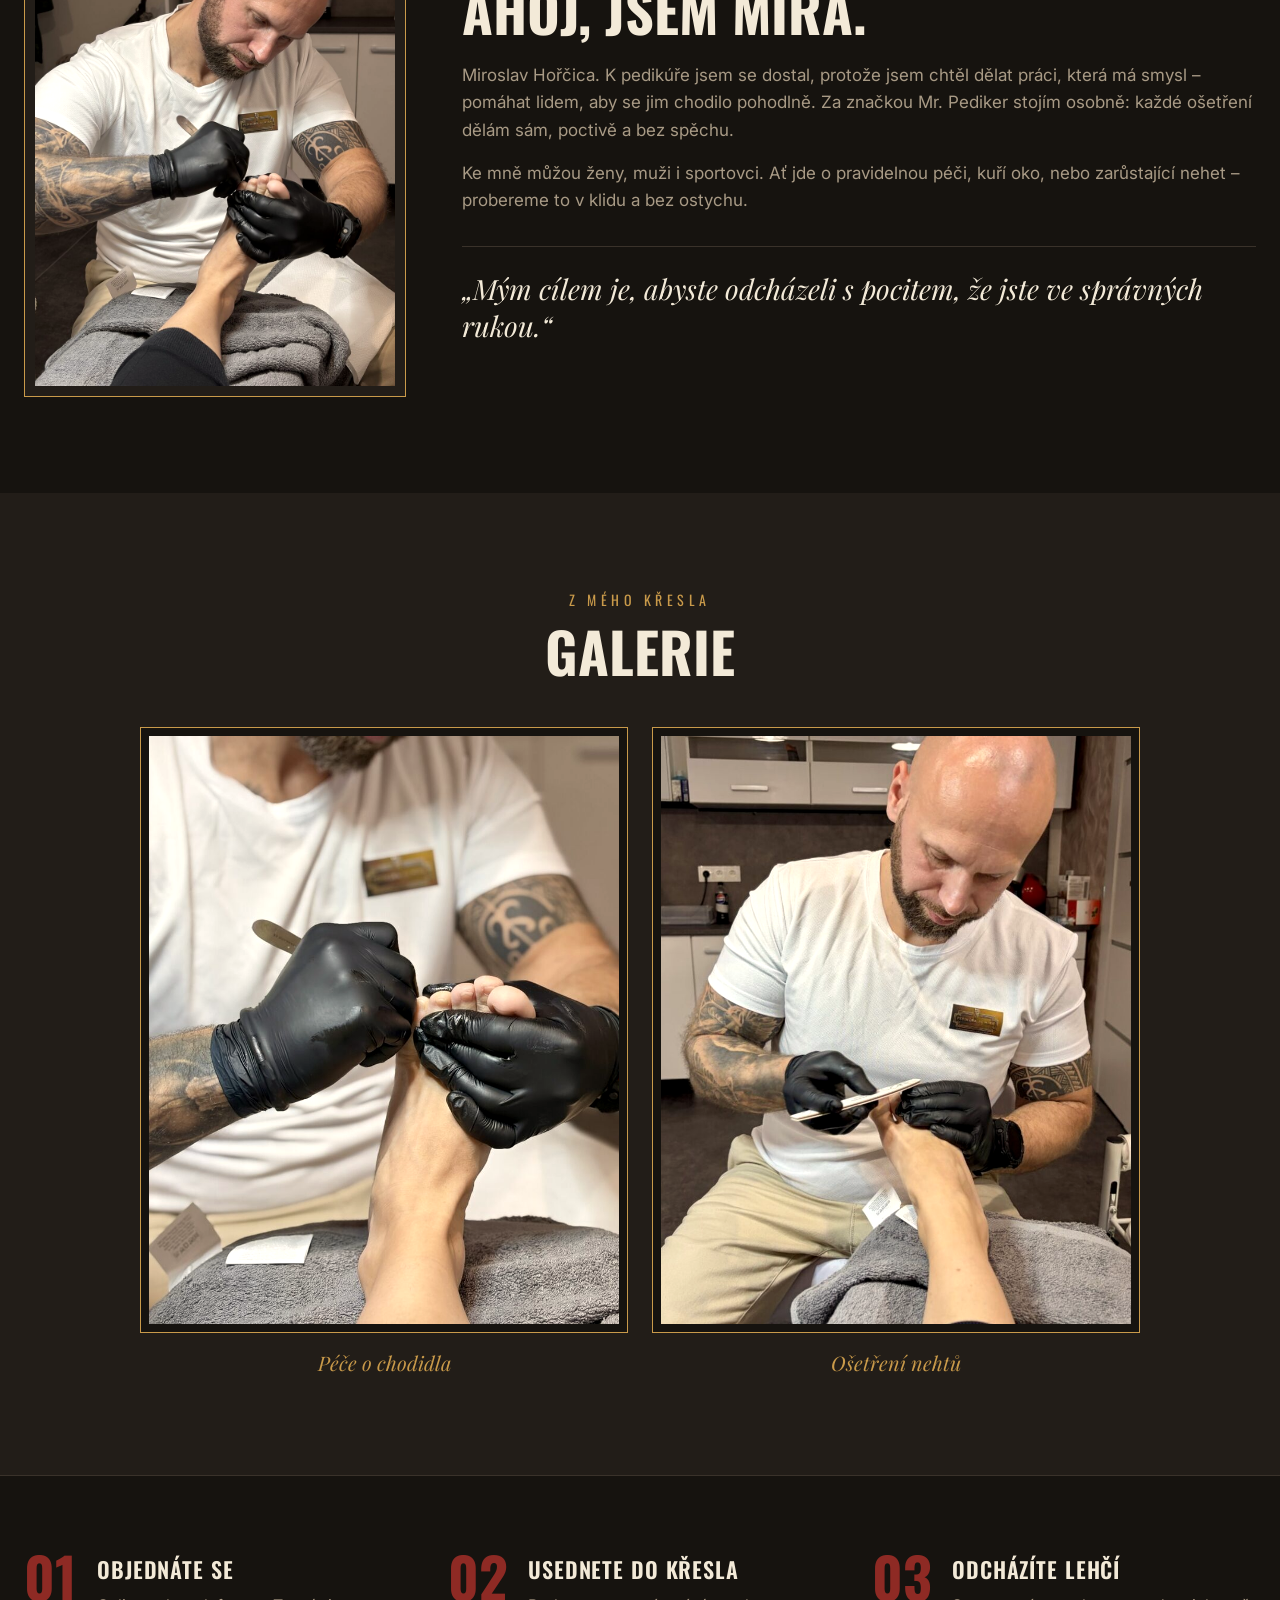
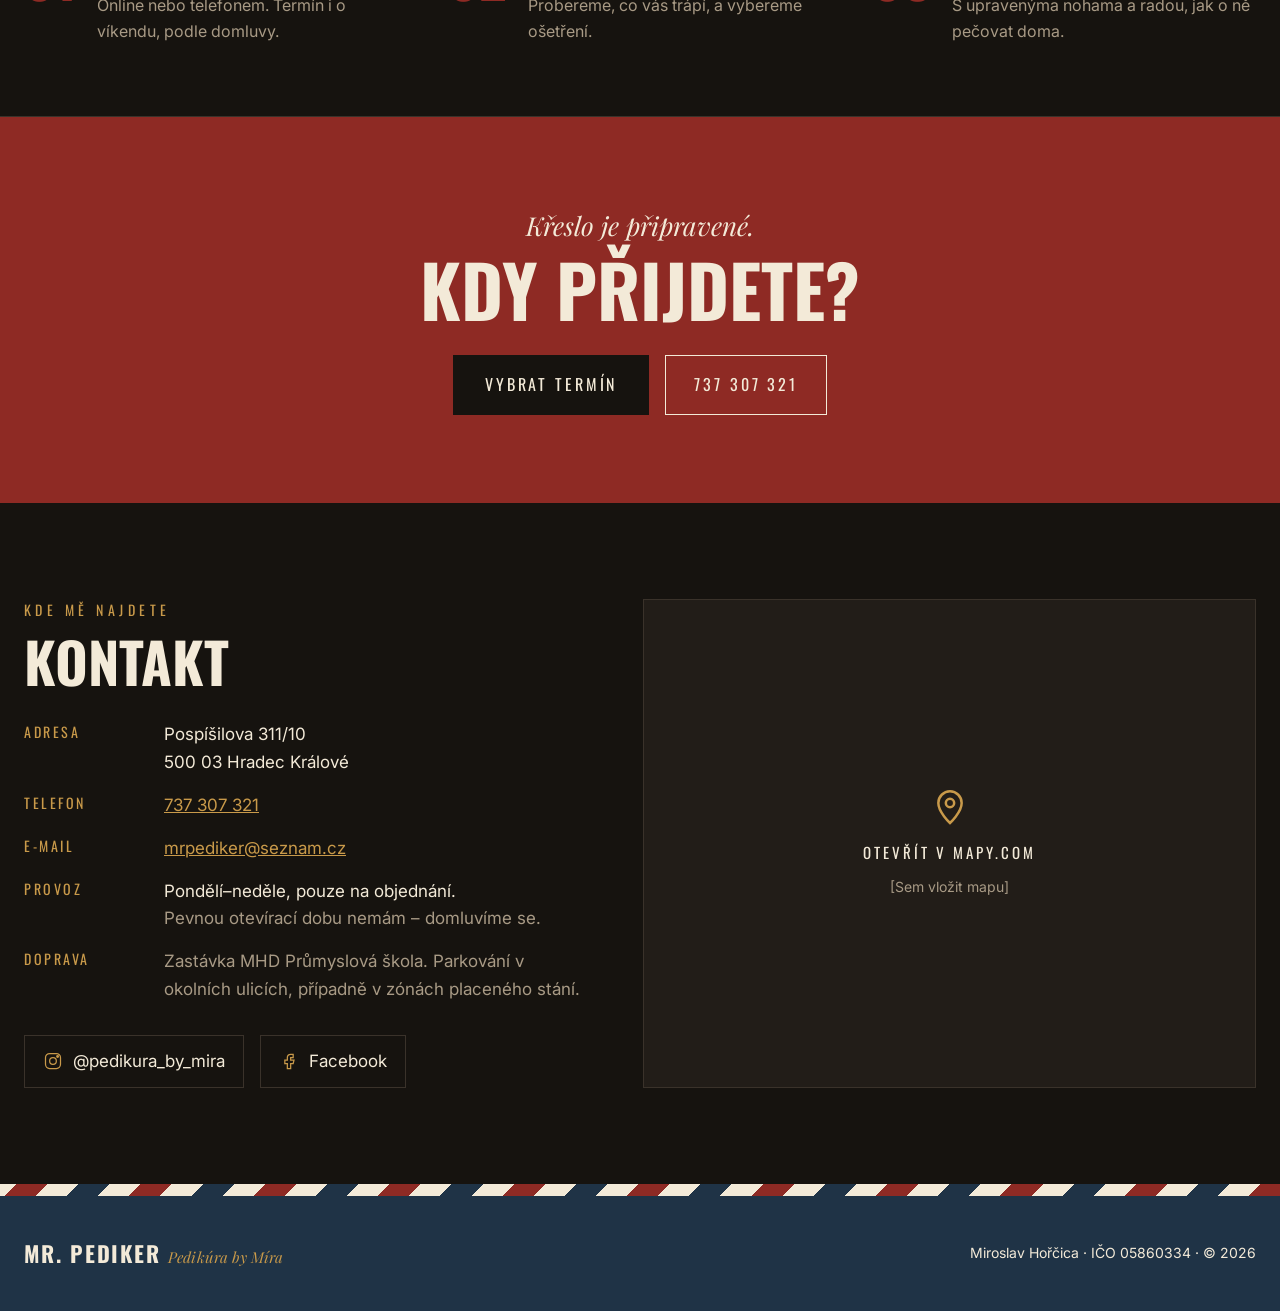
==== commit 62841bca: "Fotky Míry v sekci O mně a v galerii Co-Authored-By: Claude Opus 5.5 <noreply@anthropic.com> Claude-" ====
--- a/index.html
+++ b/index.html
@@ -7,6 +7,7 @@
 <meta name="description" content="Poctivá pedikúra pro ženy, muže i sportovce v Hradci Králové. Mokrá, přístrojová, kombinovaná a SPA pedikúra. Po–Ne na objednání, tel. 737 307 321.">
 <link rel="icon" href="favicon.svg" type="image/svg+xml">
 <meta property="og:title" content="Mr. Pediker – pedikúra Hradec Králové">
+<meta property="og:image" content="img/mira-portret.jpg">
 <meta property="og:description" content="Nohy do pucu. Poctivá pedikúra pro ženy, muže i sportovce.">
 <link rel="preconnect" href="https://fonts.googleapis.com">
 <link href="https://fonts.googleapis.com/css2?family=Oswald:wght@400;500;600;700&family=Playfair+Display:ital,wght@0,700;1,400;1,700&family=Inter:wght@400;500;600&display=swap" rel="stylesheet">
@@ -260,7 +261,7 @@
 
 <!-- O MNĚ -->
 <section id="o-mne" style="max-width: 1240px; margin: 0 auto; padding: 96px 24px; display: flex; flex-wrap: wrap; gap: 56px; align-items: center">
-<div style="flex: 1 1 360px; aspect-ratio: 4 / 5; max-height: 560px; background: #221D18; border: 1px solid #C99A4A; outline: 1px solid #C99A4A; outline-offset: -10px; display: flex; align-items: center; justify-content: center; color: #A89A85; font-family: Oswald, sans-serif; letter-spacing: .2em; text-transform: uppercase; font-size: 14px">[Foto: Míra při práci]</div>
+<div style="flex: 1 1 360px; max-width: 480px; padding: 10px; border: 1px solid #C99A4A; background: #221D18"><img src="img/mira-portret.jpg" alt="Miroslav Hořčica při pedikúře" width="900" height="1200" loading="lazy" style="display: block; width: 100%; height: auto; aspect-ratio: 3 / 4; object-fit: cover; object-position: 50% 30%; filter: sepia(.12) contrast(1.04)"></div>
 <div style="flex: 999 1 460px; min-width: 0">
 <p style="margin: 0; font-family: Oswald, sans-serif; font-size: 14px; letter-spacing: .32em; text-transform: uppercase; color: #C99A4A">Kdo vám sahá na nohy</p>
 <h2 style="margin: 12px 0 24px; font-family: Oswald, sans-serif; font-weight: 700; font-size: clamp(36px, 5vw, 56px); line-height: 1; text-transform: uppercase">Ahoj, jsem Míra.</h2>
@@ -275,24 +276,13 @@
 <div style="max-width: 1240px; margin: 0 auto; padding: 96px 24px">
 <p style="margin: 0; text-align: center; font-family: Oswald, sans-serif; font-size: 14px; letter-spacing: .32em; text-transform: uppercase; color: #C99A4A">Z mého křesla</p>
 <h2 style="margin: 12px 0 48px; text-align: center; font-family: Oswald, sans-serif; font-weight: 700; font-size: clamp(36px, 5vw, 56px); line-height: 1; text-transform: uppercase">Galerie</h2>
-<div style="display: grid; grid-template-columns: repeat(auto-fit, minmax(280px, 1fr)); gap: 24px">
-
-<figure style="margin: 0">
-<div style="aspect-ratio: 3 / 4; background: #16130F; border: 1px solid #C99A4A; outline: 1px solid #C99A4A; outline-offset: -8px; display: flex; align-items: center; justify-content: center; color: #A89A85; font-family: Oswald, sans-serif; letter-spacing: .2em; text-transform: uppercase; font-size: 14px">[Foto IMG_8488]</div>
-<figcaption style="margin-top: 14px; font-family: 'Playfair Display', serif; font-style: italic; font-size: 20px; color: #C99A4A; text-align: center">Pedikúra Hradec Králové</figcaption>
-</figure>
-
-<figure style="margin: 0">
-<div style="aspect-ratio: 3 / 4; background: #16130F; border: 1px solid #C99A4A; outline: 1px solid #C99A4A; outline-offset: -8px; display: flex; align-items: center; justify-content: center; color: #A89A85; font-family: Oswald, sans-serif; letter-spacing: .2em; text-transform: uppercase; font-size: 14px">[Foto IMG_8485]</div>
+<div style="display: grid; grid-template-columns: repeat(auto-fit, minmax(300px, 1fr)); gap: 24px; max-width: 1000px; margin: 0 auto"><figure style="margin: 0">
+<div style="padding: 8px; border: 1px solid #C99A4A; background: #16130F"><img src="img/pece-o-chodidla.jpg" alt="Detail ošetření nehtů v černých rukavicích" loading="lazy" style="display: block; width: 100%; aspect-ratio: 4 / 5; object-fit: cover; object-position: 50% 60%; filter: sepia(.12) contrast(1.04)"></div>
 <figcaption style="margin-top: 14px; font-family: 'Playfair Display', serif; font-style: italic; font-size: 20px; color: #C99A4A; text-align: center">Péče o chodidla</figcaption>
-</figure>
-
-<figure style="margin: 0">
-<div style="aspect-ratio: 3 / 4; background: #16130F; border: 1px solid #C99A4A; outline: 1px solid #C99A4A; outline-offset: -8px; display: flex; align-items: center; justify-content: center; color: #A89A85; font-family: Oswald, sans-serif; letter-spacing: .2em; text-transform: uppercase; font-size: 14px">[Foto IMG_8483]</div>
+</figure><figure style="margin: 0">
+<div style="padding: 8px; border: 1px solid #C99A4A; background: #16130F"><img src="img/osetreni-nehtu.jpg" alt="Míra pilníkem upravuje nehty klientky" loading="lazy" style="display: block; width: 100%; aspect-ratio: 4 / 5; object-fit: cover; object-position: 50% 40%; filter: sepia(.12) contrast(1.04)"></div>
 <figcaption style="margin-top: 14px; font-family: 'Playfair Display', serif; font-style: italic; font-size: 20px; color: #C99A4A; text-align: center">Ošetření nehtů</figcaption>
-</figure>
-
-</div>
+</figure></div>
 </div>
 </section>
 
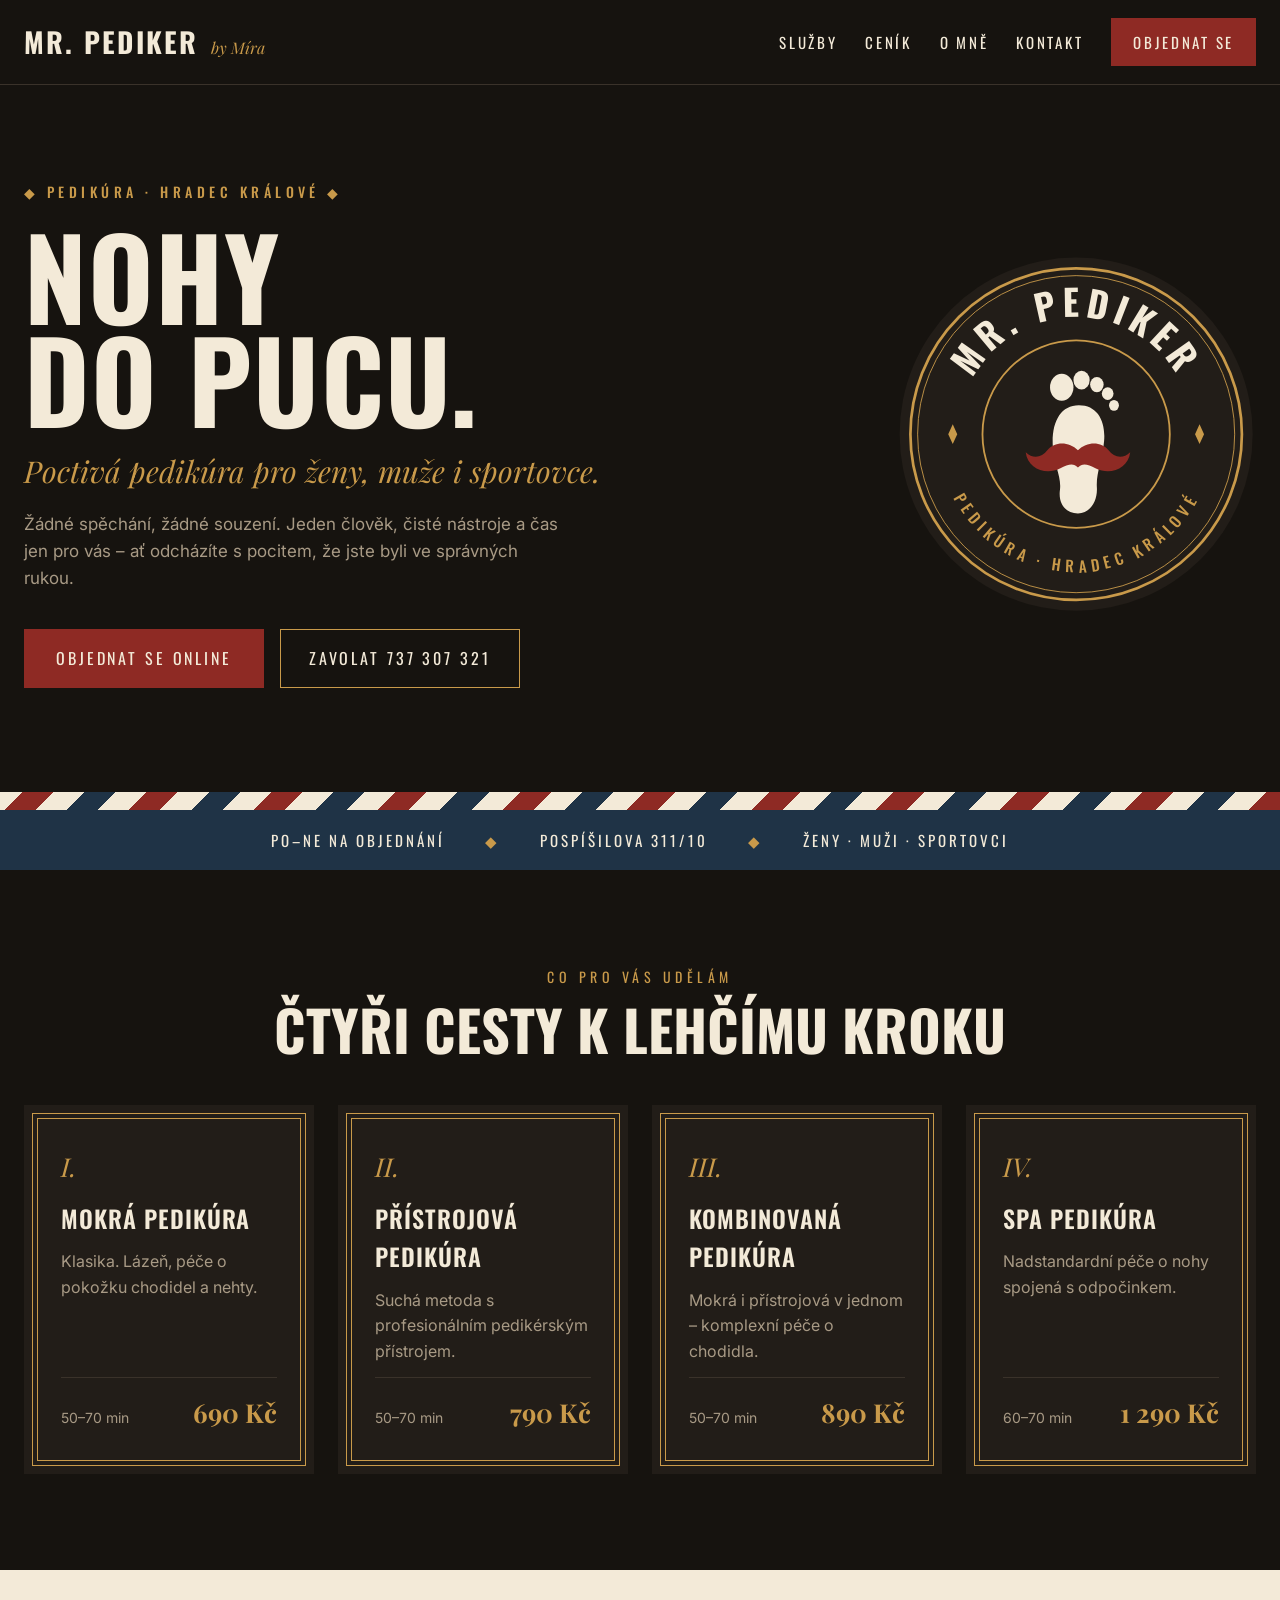
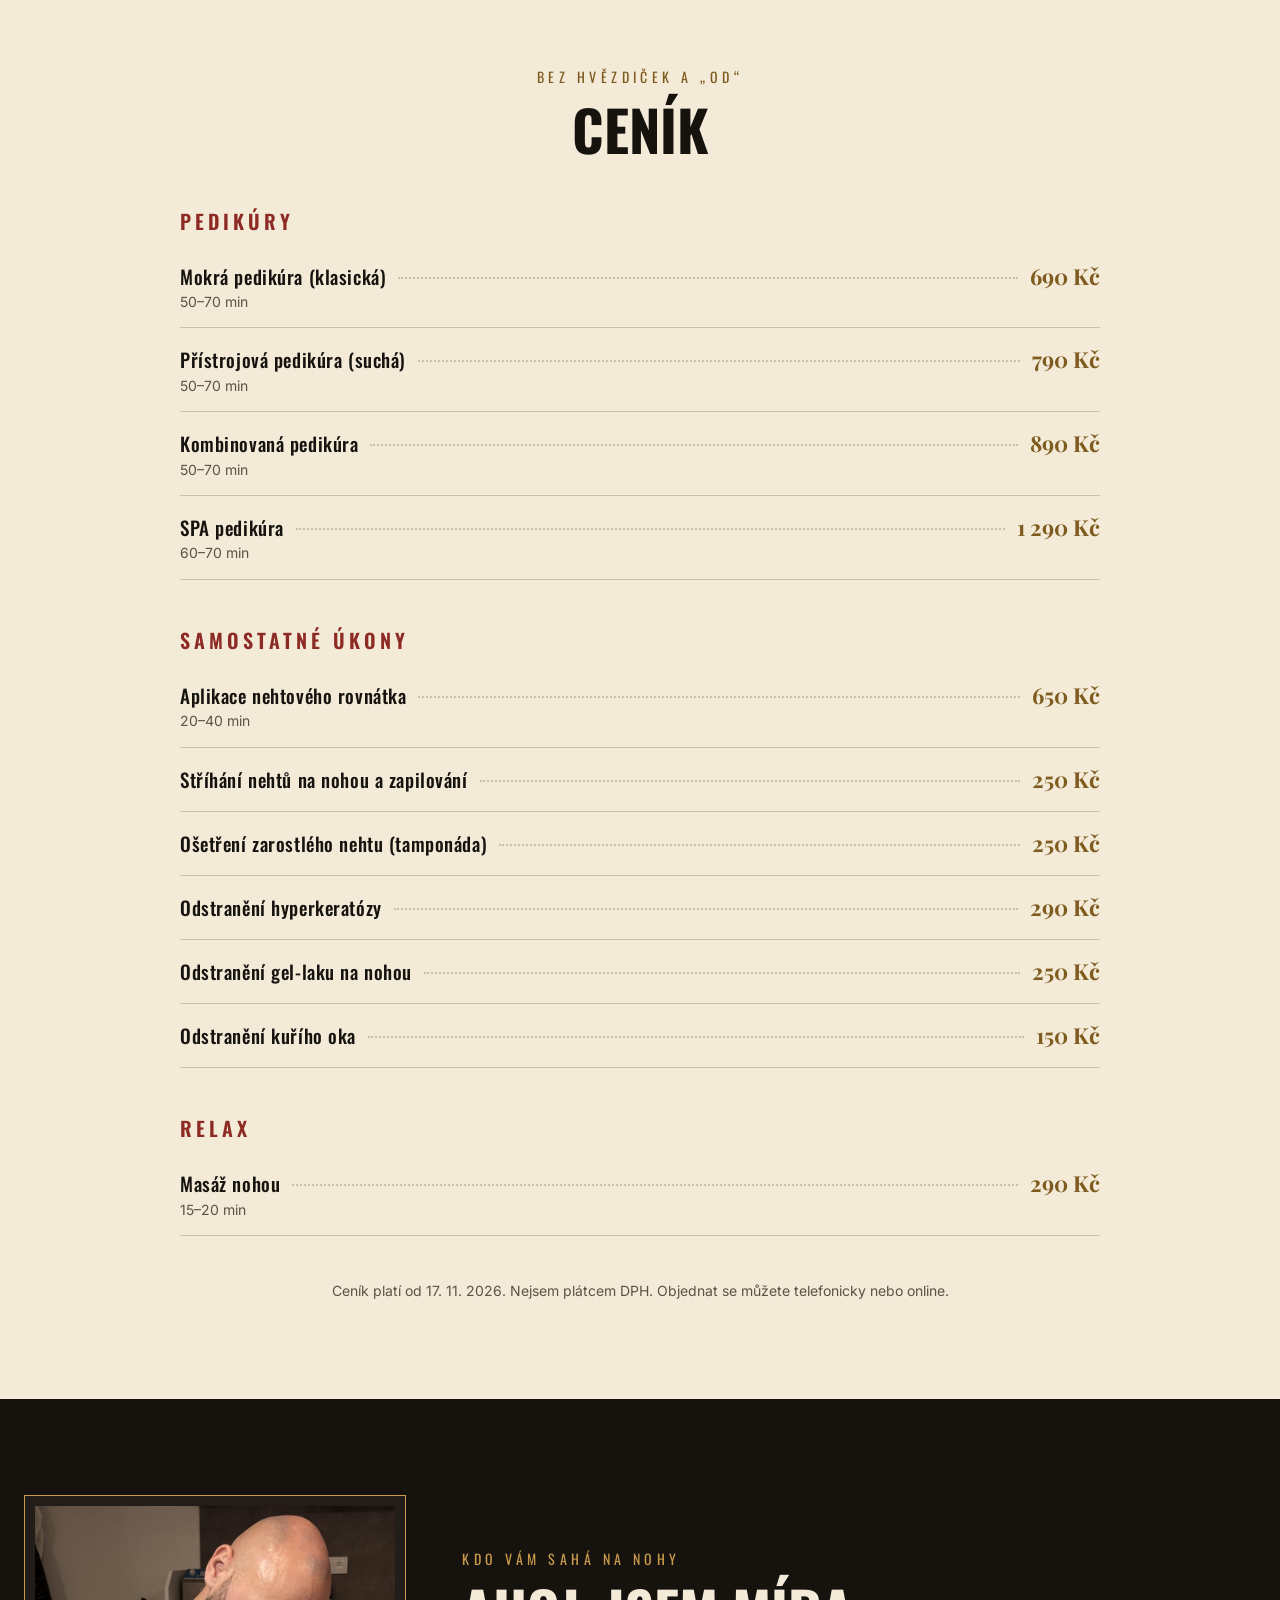
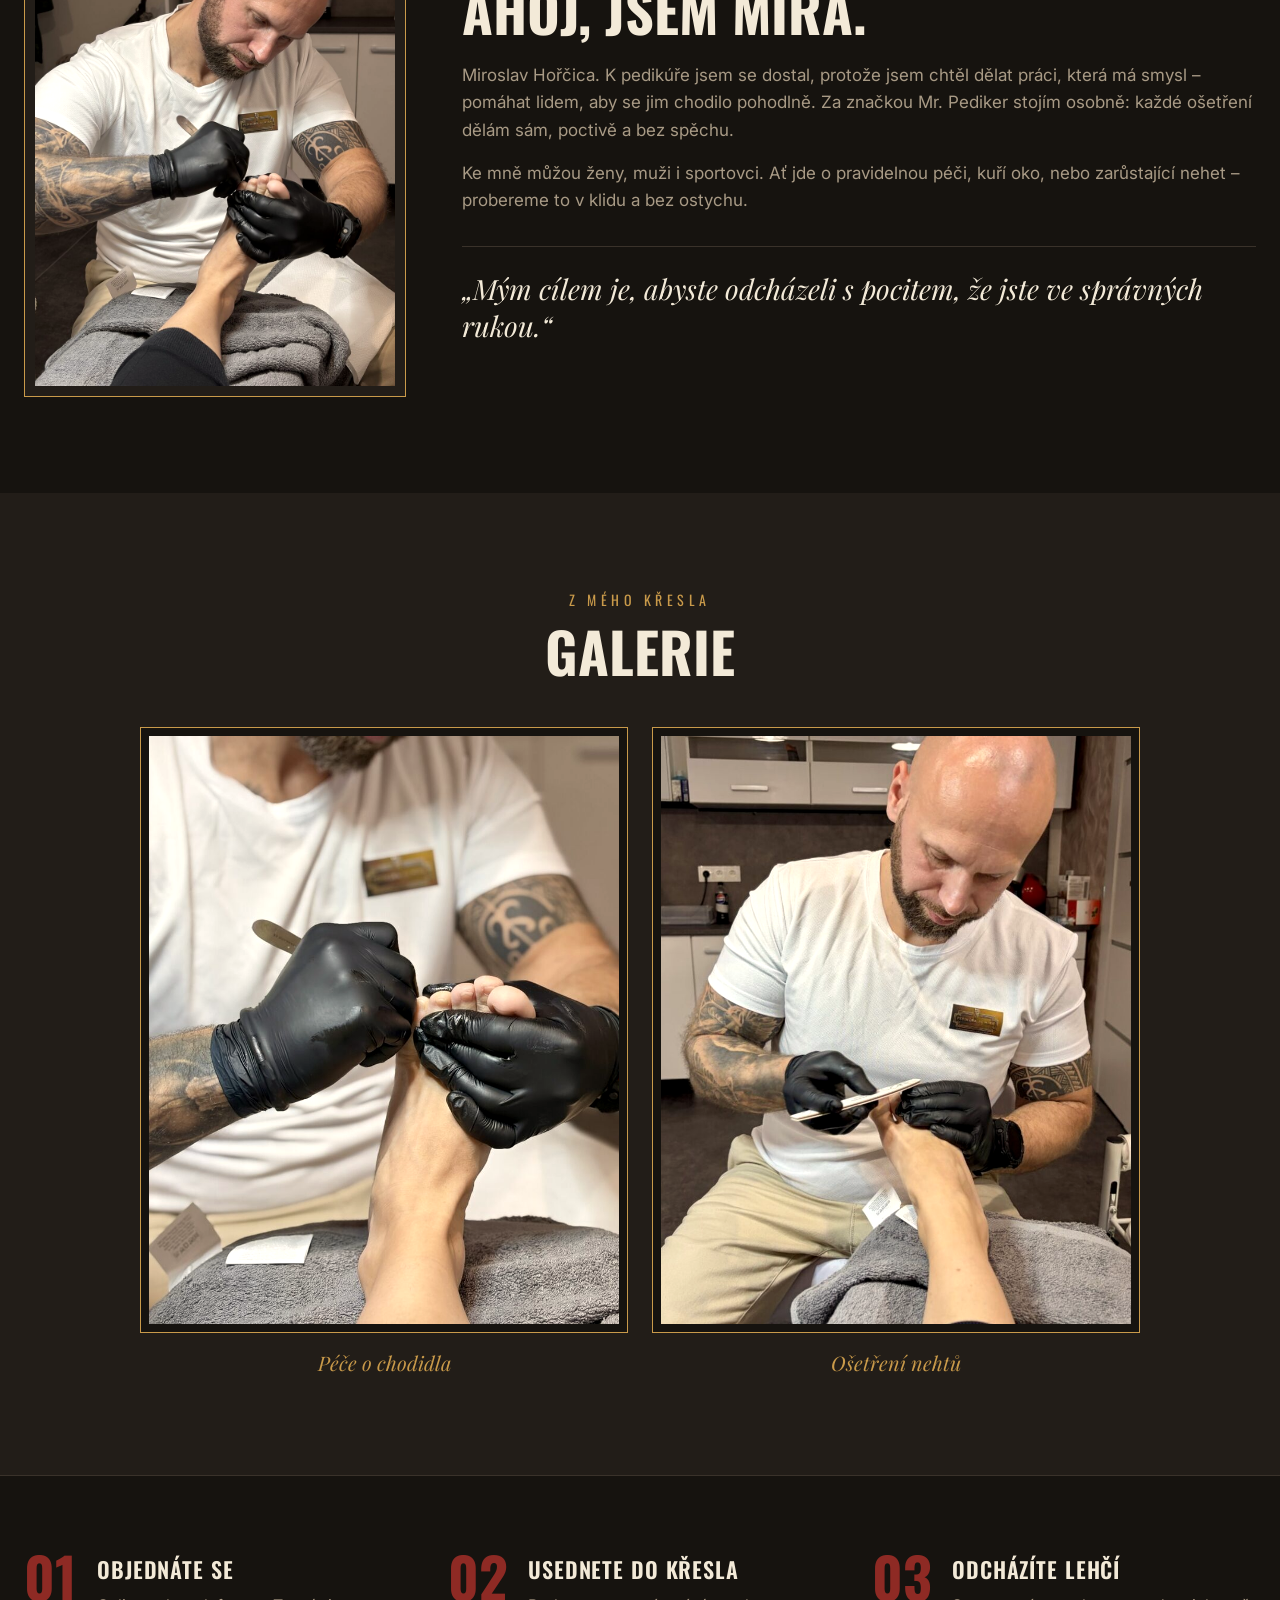
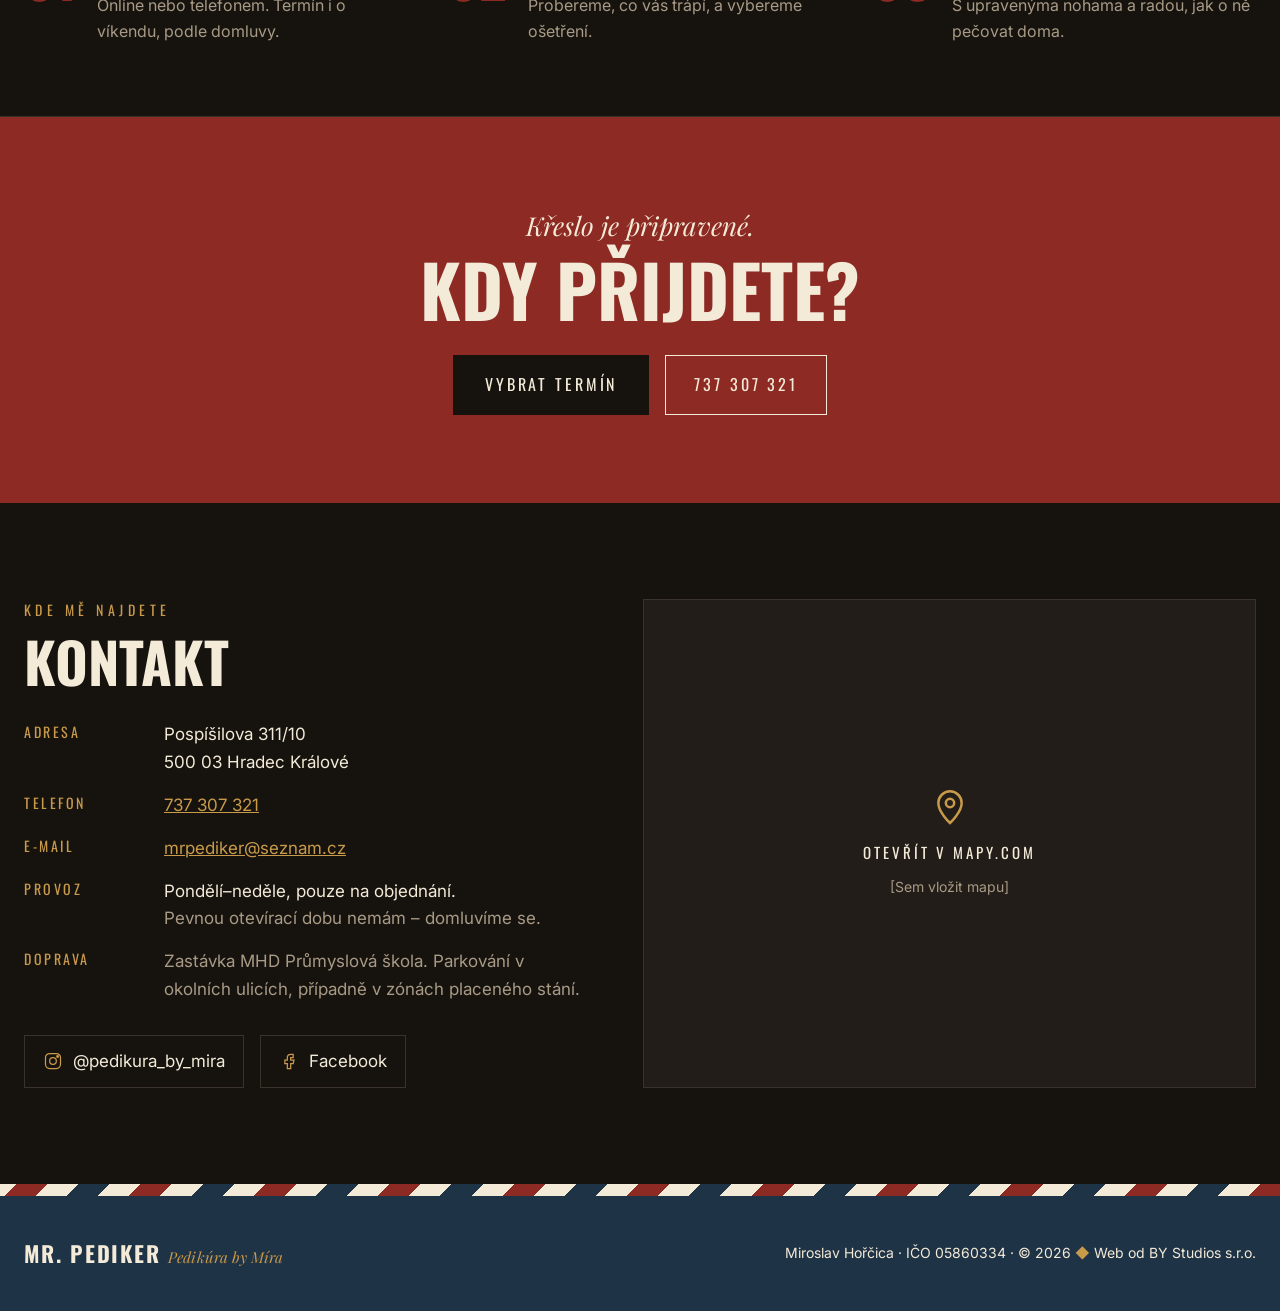
==== commit 208aca3d: "Patička: Web od BY Studios s.r.o. Co-Authored-By: Claude Opus 5.5 <noreply@anthropic.com> Claude-Ses" ====
--- a/index.html
+++ b/index.html
@@ -352,7 +352,7 @@
 <footer style="background: #1F3346">
 <div style="max-width: 1240px; margin: 0 auto; padding: 40px 24px; display: flex; flex-wrap: wrap; justify-content: space-between; align-items: center; gap: 16px; font-size: 14px; color: #F3EAD8">
 <span style="font-family: Oswald, sans-serif; font-weight: 700; font-size: 22px; letter-spacing: .08em">MR. PEDIKER <span style="font-family: 'Playfair Display', serif; font-style: italic; font-weight: 400; font-size: 15px; letter-spacing: 0; color: #C99A4A">Pedikúra by Míra</span></span>
-<span>Miroslav Hořčica · IČO 05860334 · © 2026</span>
+<span>Miroslav Hořčica · IČO 05860334 · © 2026 <span aria-hidden="true" style="color: #C99A4A">◆</span> Web od BY Studios s.r.o.</span>
 </div>
 </footer>
 </div>
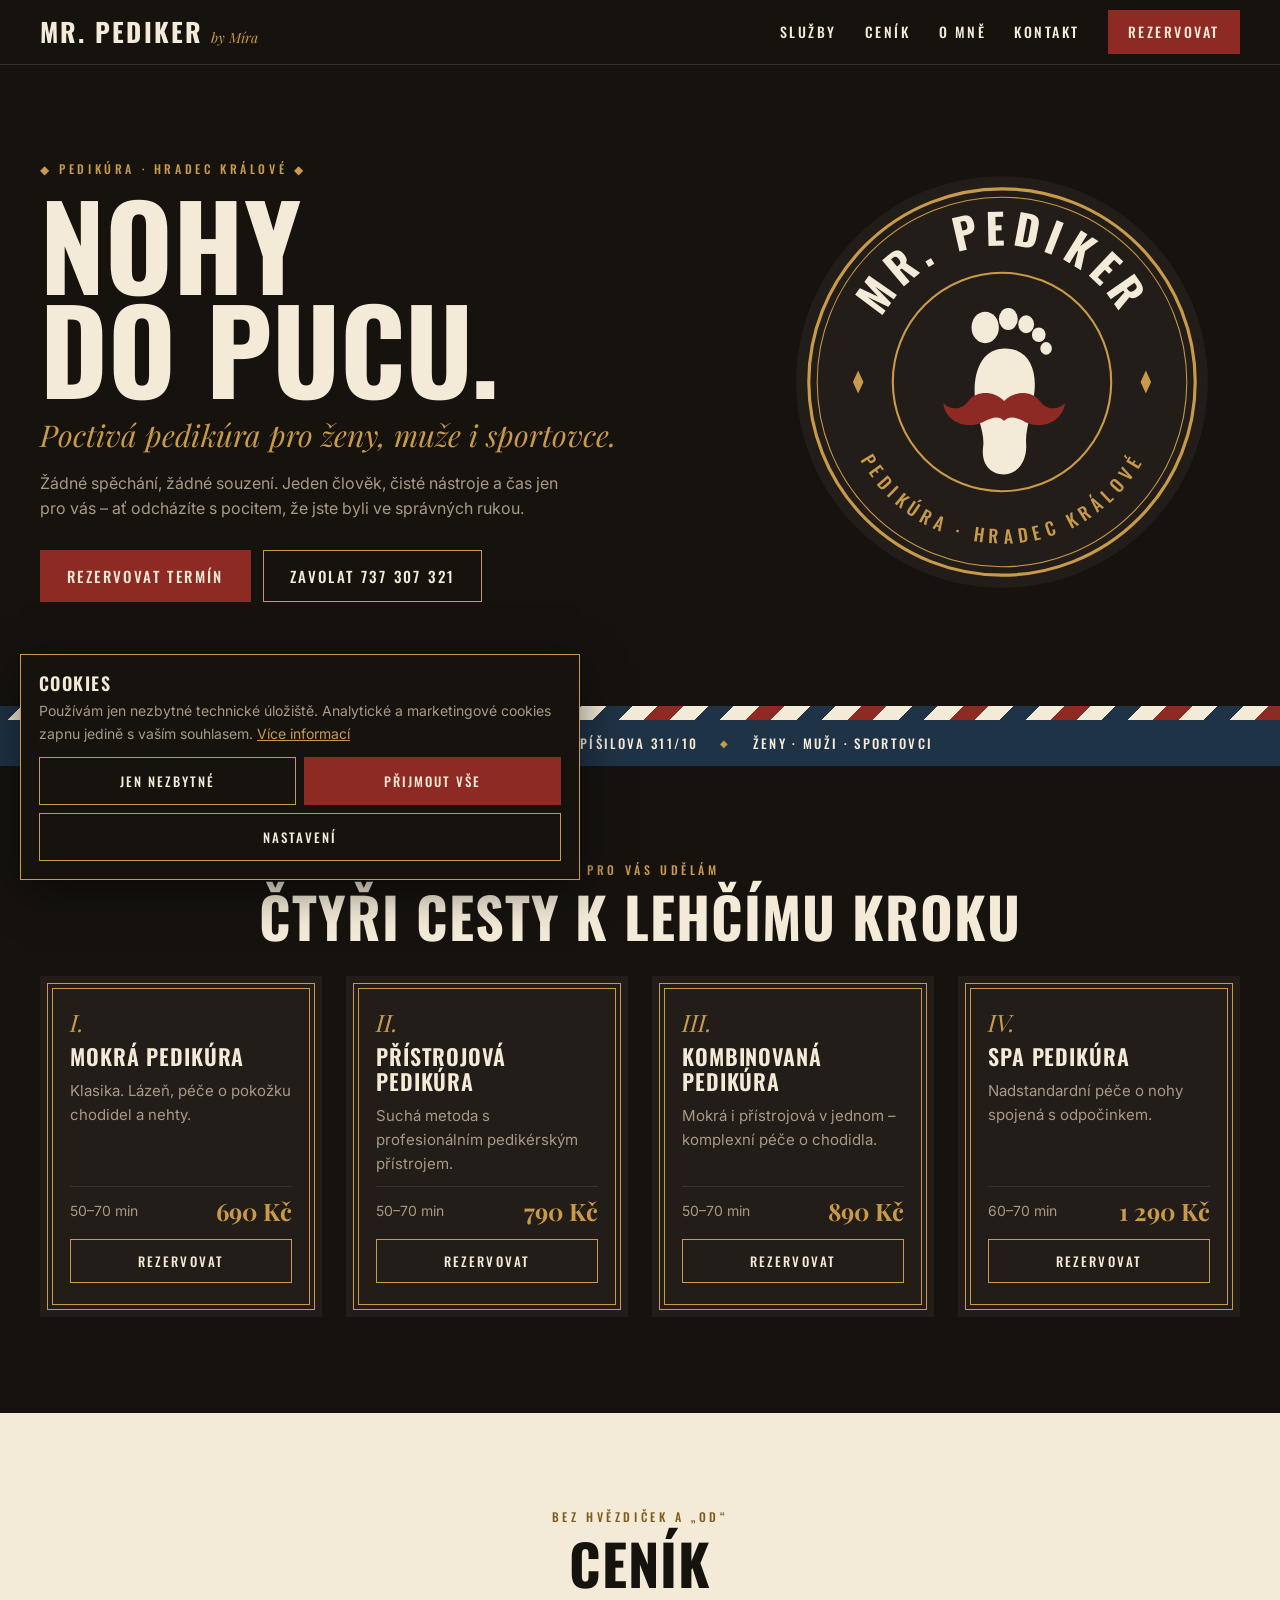
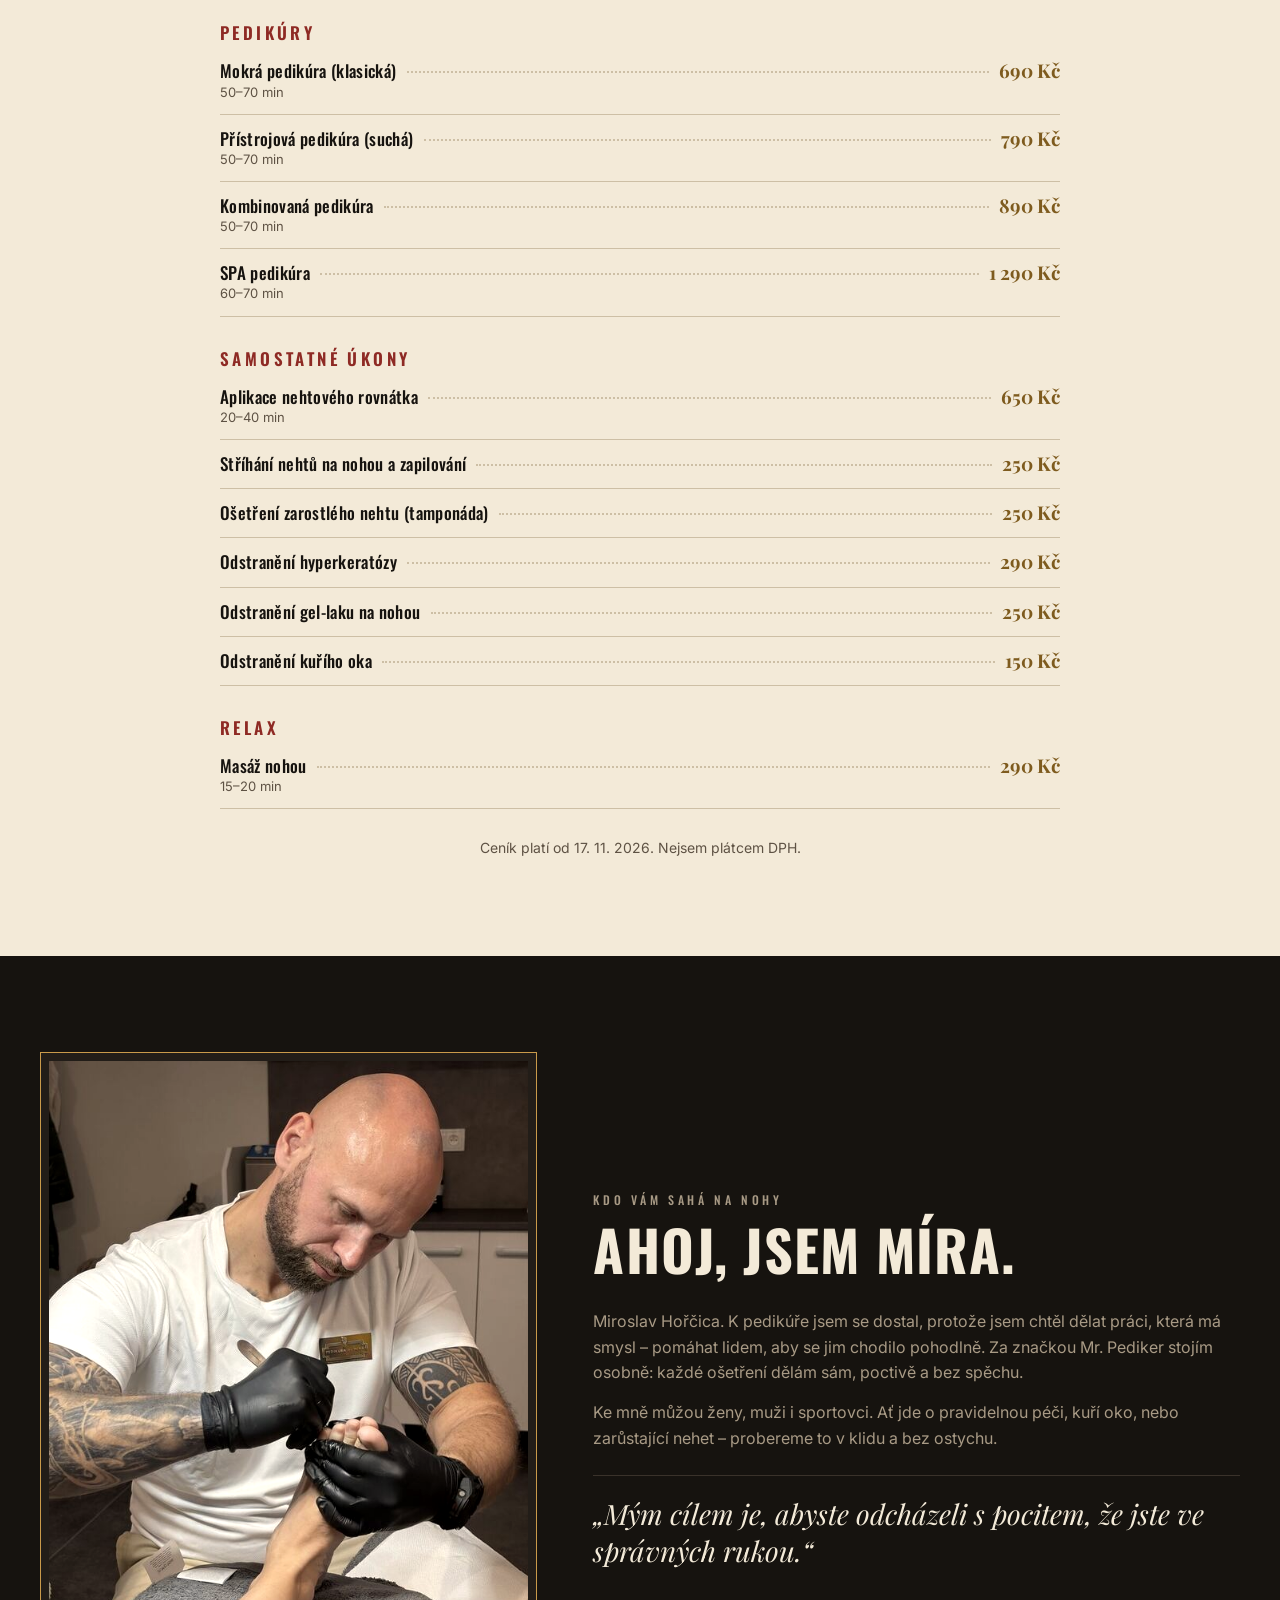
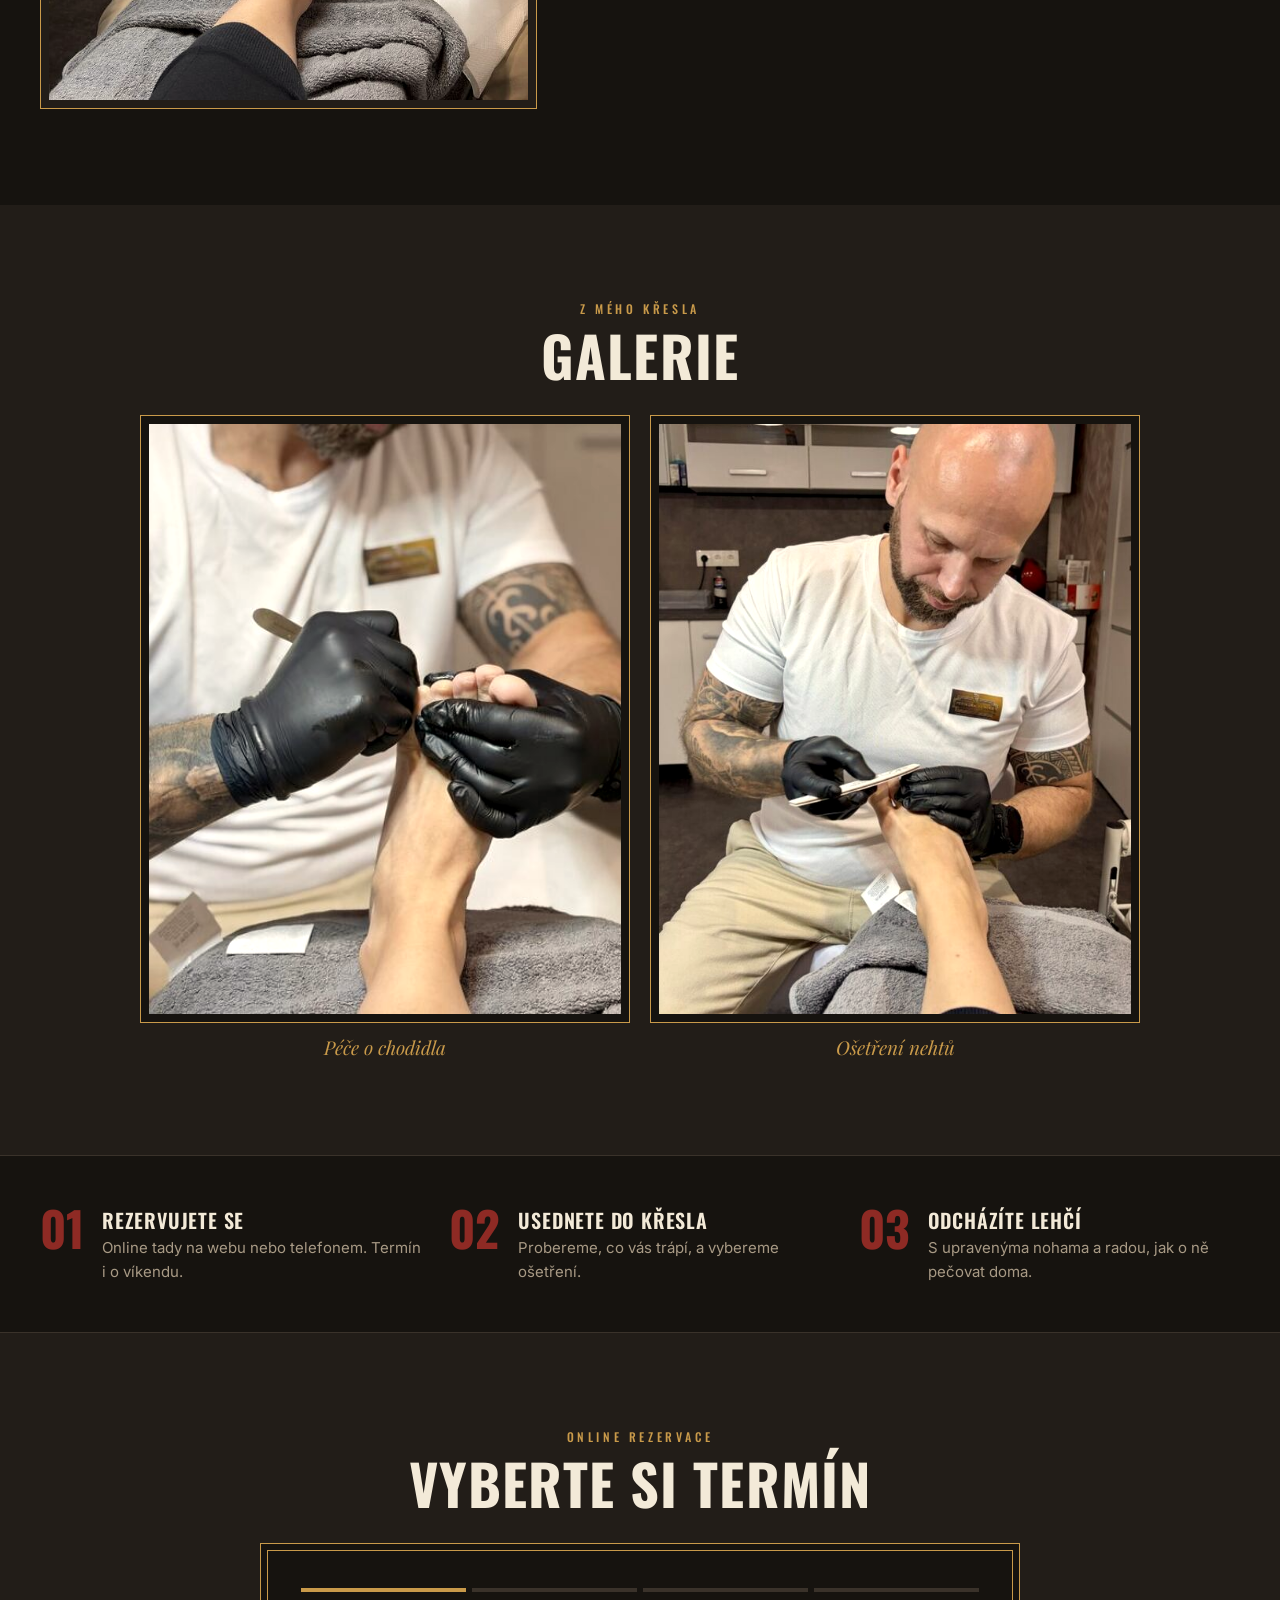
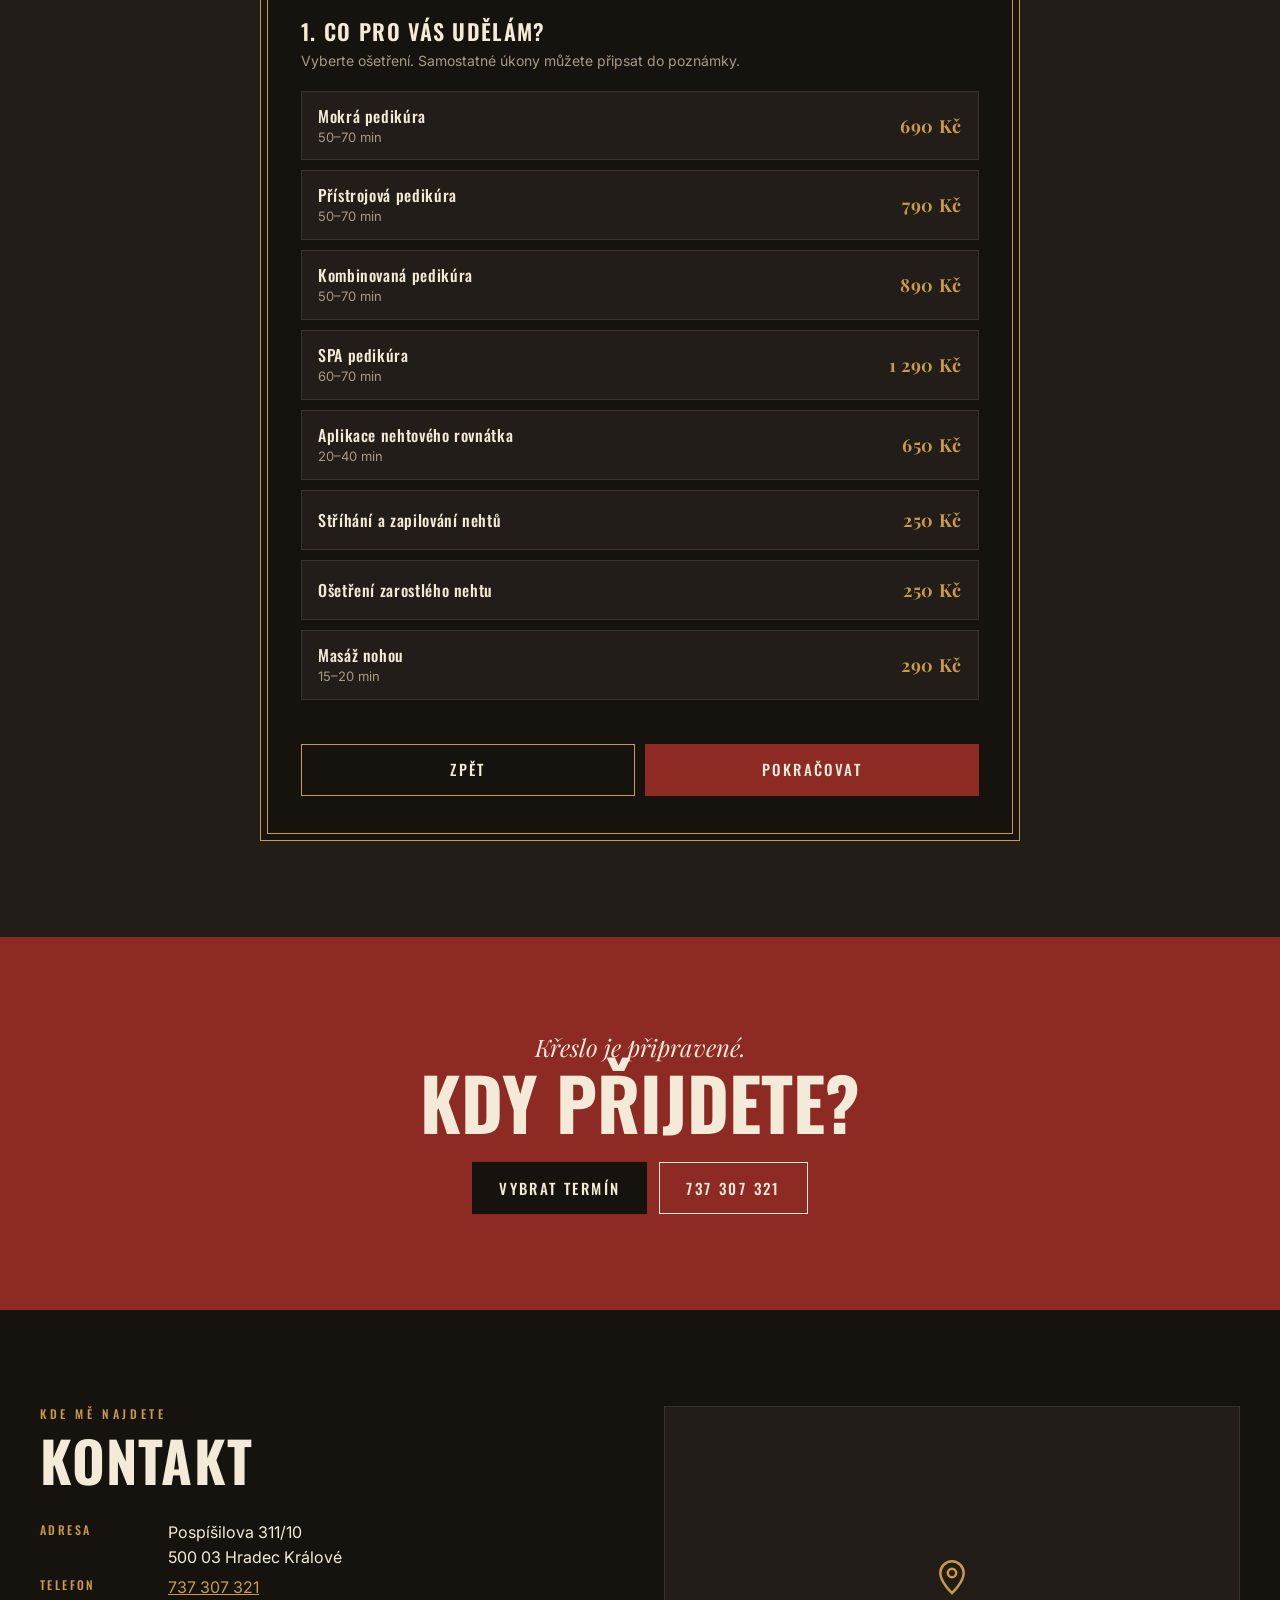
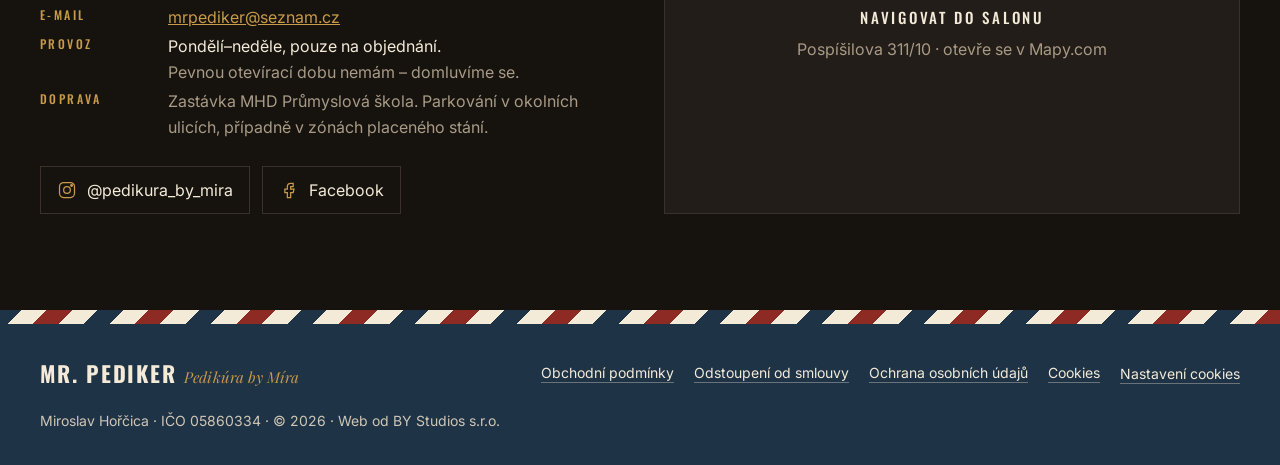
==== commit 492470f4: "Online rezervace, právní stránky, cookie lišta, optimalizace pro telefony Co-Authored-By: Claude Opu" ====
--- a/index.html
+++ b/index.html
@@ -2,359 +2,256 @@
 <html lang="cs">
 <head>
 <meta charset="utf-8">
-<meta name="viewport" content="width=device-width, initial-scale=1">
+<meta name="viewport" content="width=device-width, initial-scale=1, viewport-fit=cover">
 <title>Mr. Pediker – pedikúra Hradec Králové | Pedikúra by Míra</title>
-<meta name="description" content="Poctivá pedikúra pro ženy, muže i sportovce v Hradci Králové. Mokrá, přístrojová, kombinovaná a SPA pedikúra. Po–Ne na objednání, tel. 737 307 321.">
+<meta name="description" content="Poctivá pedikúra pro ženy, muže i sportovce v Hradci Králové. Mokrá, přístrojová, kombinovaná a SPA pedikúra. Po–Ne na objednání, online rezervace, tel. 737 307 321.">
+<meta name="theme-color" content="#16130F">
+<meta name="format-detection" content="telephone=no">
 <link rel="icon" href="favicon.svg" type="image/svg+xml">
+<link rel="apple-touch-icon" href="apple-touch-icon.png">
+<link rel="manifest" href="manifest.webmanifest">
+<meta property="og:type" content="website">
 <meta property="og:title" content="Mr. Pediker – pedikúra Hradec Králové">
+<meta property="og:description" content="Nohy do pucu. Poctivá pedikúra pro ženy, muže i sportovce.">
 <meta property="og:image" content="img/mira-portret.jpg">
-<meta property="og:description" content="Nohy do pucu. Poctivá pedikúra pro ženy, muže i sportovce.">
 <link rel="preconnect" href="https://fonts.googleapis.com">
-<link href="https://fonts.googleapis.com/css2?family=Oswald:wght@400;500;600;700&family=Playfair+Display:ital,wght@0,700;1,400;1,700&family=Inter:wght@400;500;600&display=swap" rel="stylesheet">
-<style>
-body{margin:0;background:#16130F}
-a{color:#C99A4A}a:hover{color:#F3EAD8}
-.btn:hover{filter:brightness(1.12)}
-.pole{background:repeating-linear-gradient(-45deg,#8E2A24 0 22px,#F3EAD8 22px 44px,#1F3346 44px 66px,#F3EAD8 66px 88px)}
-</style>
-<style>html{scroll-behavior:smooth}@media(max-width:640px){header nav a:not(.btn){display:none}}</style>
+<link rel="preconnect" href="https://fonts.gstatic.com" crossorigin>
+<link href="https://fonts.googleapis.com/css2?family=Oswald:wght@500;600;700&family=Playfair+Display:ital,wght@0,700;1,400&family=Inter:wght@400;500&display=swap" rel="stylesheet">
+<link rel="stylesheet" href="style.css">
+<script type="application/ld+json">
+{"@context":"https://schema.org","@type":"HealthAndBeautyBusiness","name":"Mr. Pediker – Pedikúra by Míra","url":"https://mrpediker.cz","telephone":"+420737307321","email":"mrpediker@seznam.cz","image":"img/mira-portret.jpg","priceRange":"150–1290 Kč","address":{"@type":"PostalAddress","streetAddress":"Pospíšilova 311/10","postalCode":"500 03","addressLocality":"Hradec Králové","addressCountry":"CZ"},"sameAs":["https://www.instagram.com/pedikura_by_mira/","https://www.facebook.com/profile.php?id=61596270305123"]}
+</script>
 </head>
 <body>
-<div style="font-family: Inter, system-ui, sans-serif; color: #F3EAD8; background: #16130F; font-size: 17px; line-height: 1.6">
-
-<!-- HLAVIČKA -->
-<header style="border-bottom: 1px solid #3A322A">
-<div style="max-width: 1240px; margin: 0 auto; padding: 18px 24px; display: flex; flex-wrap: wrap; align-items: center; justify-content: space-between; gap: 16px">
-<a href="#top" style="text-decoration: none; display: flex; align-items: baseline; gap: 12px">
-<span style="font-family: Oswald, sans-serif; font-weight: 700; font-size: 28px; letter-spacing: .08em; color: #F3EAD8">MR. PEDIKER</span>
-<span style="font-family: 'Playfair Display', serif; font-style: italic; font-size: 16px; color: #C99A4A">by Míra</span>
+<a class="sr-only" href="#obsah">Přeskočit na obsah</a>
+
+<header class="top">
+<div class="wrap">
+<a class="logo" href="#top" aria-label="Mr. Pediker – úvod"><b>MR. PEDIKER</b><i>by Míra</i></a>
+<button class="menu-btn" type="button" aria-label="Otevřít menu" aria-expanded="false" aria-controls="nav">
+<svg width="22" height="22" viewBox="0 0 24 24" fill="none" stroke="currentColor" stroke-width="1.8" aria-hidden="true"><path d="M3 6h18M3 12h18M3 18h18"/></svg>
+</button>
+<nav class="nav" id="nav" aria-label="Hlavní menu">
+<a href="#sluzby">Služby</a>
+<a href="#cenik">Ceník</a>
+<a href="#o-mne">O mně</a>
+<a href="#kontakt">Kontakt</a>
+<a class="btn btn-red" href="#rezervace">Rezervovat</a>
+</nav>
+</div>
+</header>
+
+<main id="obsah">
+<section class="hero" id="top">
+<div class="wrap">
+<div>
+<p class="kicker">◆ Pedikúra · Hradec Králové ◆</p>
+<h1>Nohy<br>do pucu.</h1>
+<p class="script">Poctivá pedikúra pro ženy, muže i sportovce.</p>
+<p class="lead">Žádné spěchání, žádné souzení. Jeden člověk, čisté nástroje a čas jen pro vás – ať odcházíte s pocitem, že jste byli ve správných rukou.</p>
+<div class="cta">
+<a class="btn btn-red" href="#rezervace">Rezervovat termín</a>
+<a class="btn btn-line" href="tel:+420737307321">Zavolat 737 307 321</a>
+</div>
+</div>
+<svg class="emblem" role="img" aria-label="Emblém Mr. Pediker" viewBox="0 0 400 400">
+<defs><path id="eTop" d="M 70 200 A 130 130 0 0 1 330 200"/><path id="eBot" d="M 62 200 A 138 138 0 0 0 338 200"/></defs>
+<circle cx="200" cy="200" r="196" fill="#221D18"/>
+<circle cx="200" cy="200" r="184" fill="none" stroke="#C99A4A" stroke-width="3"/>
+<circle cx="200" cy="200" r="176" fill="none" stroke="#C99A4A" stroke-width="1"/>
+<circle cx="200" cy="200" r="104" fill="none" stroke="#C99A4A" stroke-width="2"/>
+<text font-family="Oswald, Arial Narrow, sans-serif" font-weight="700" font-size="40" letter-spacing="6" fill="#F3EAD8" text-anchor="middle"><textPath href="#eTop" startOffset="50%">MR. PEDIKER</textPath></text>
+<text font-family="Oswald, Arial Narrow, sans-serif" font-weight="500" font-size="17" letter-spacing="4" fill="#C99A4A" text-anchor="middle" dominant-baseline="hanging"><textPath href="#eBot" startOffset="50%">PEDIKÚRA · HRADEC KRÁLOVÉ</textPath></text>
+<path d="M58 200 l5 -11 l5 11 l-5 11 z M332 200 l5 -11 l5 11 l-5 11 z" fill="#C99A4A"/>
+<g fill="#F3EAD8"><path d="M203 168 C224 168 233 186 231 208 C229 230 222 243 223 259 C224 275 215 288 202 288 C188 288 180 277 182 262 C184 247 175 234 174 212 C173 186 183 168 203 168 Z"/><ellipse cx="184" cy="148" rx="13" ry="15"/><ellipse cx="206" cy="140" rx="9" ry="10.5"/><ellipse cx="223" cy="145" rx="7.5" ry="8.5"/><ellipse cx="235" cy="155" rx="6.5" ry="7"/><ellipse cx="242" cy="168" rx="5.5" ry="6"/></g>
+<path fill="#8E2A24" d="M202 218 C192 208 176 208 168 218 C162 226 152 228 144 220 C146 238 166 246 182 238 C192 233 197 232 202 237 C207 232 212 233 222 238 C238 246 258 238 260 220 C252 228 242 226 236 218 C228 208 212 208 202 218 Z"/>
+</svg>
+</div>
+</section>
+
+<div class="pole" aria-hidden="true"></div>
+<div class="strip"><ul><li>Po–Ne na objednání</li><li>Pospíšilova 311/10</li><li>Ženy · Muži · Sportovci</li></ul></div>
+
+<section id="sluzby">
+<div class="wrap">
+<p class="kicker center">Co pro vás udělám</p>
+<h2 class="h2 center">Čtyři cesty k lehčímu kroku</h2>
+<div class="cards">
+<article class="card"><div><span class="num">I.</span><h3>Mokrá pedikúra</h3><p>Klasika. Lázeň, péče o pokožku chodidel a nehty.</p><div class="meta"><span>50–70 min</span><b>690 Kč</b></div><a class="btn btn-line" href="#rezervace" data-service="mokra">Rezervovat</a></div></article>
+<article class="card"><div><span class="num">II.</span><h3>Přístrojová pedikúra</h3><p>Suchá metoda s profesionálním pedikérským přístrojem.</p><div class="meta"><span>50–70 min</span><b>790 Kč</b></div><a class="btn btn-line" href="#rezervace" data-service="pristrojova">Rezervovat</a></div></article>
+<article class="card"><div><span class="num">III.</span><h3>Kombinovaná pedikúra</h3><p>Mokrá i přístrojová v jednom – komplexní péče o chodidla.</p><div class="meta"><span>50–70 min</span><b>890 Kč</b></div><a class="btn btn-line" href="#rezervace" data-service="kombinovana">Rezervovat</a></div></article>
+<article class="card"><div><span class="num">IV.</span><h3>SPA pedikúra</h3><p>Nadstandardní péče o nohy spojená s odpočinkem.</p><div class="meta"><span>60–70 min</span><b>1 290 Kč</b></div><a class="btn btn-line" href="#rezervace" data-service="spa">Rezervovat</a></div></article>
+</div>
+</div>
+</section>
+
+<section id="cenik" class="paper">
+<div class="wrap price">
+<p class="kicker center">Bez hvězdiček a „od“</p>
+<h2 class="h2 center">Ceník</h2>
+<h3>Pedikúry</h3>
+<div class="row"><span class="n">Mokrá pedikúra (klasická)<small>50–70 min</small></span><span class="dots"></span><span class="p">690 Kč</span></div>
+<div class="row"><span class="n">Přístrojová pedikúra (suchá)<small>50–70 min</small></span><span class="dots"></span><span class="p">790 Kč</span></div>
+<div class="row"><span class="n">Kombinovaná pedikúra<small>50–70 min</small></span><span class="dots"></span><span class="p">890 Kč</span></div>
+<div class="row"><span class="n">SPA pedikúra<small>60–70 min</small></span><span class="dots"></span><span class="p">1 290 Kč</span></div>
+<h3>Samostatné úkony</h3>
+<div class="row"><span class="n">Aplikace nehtového rovnátka<small>20–40 min</small></span><span class="dots"></span><span class="p">650 Kč</span></div>
+<div class="row"><span class="n">Stříhání nehtů na nohou a zapilování</span><span class="dots"></span><span class="p">250 Kč</span></div>
+<div class="row"><span class="n">Ošetření zarostlého nehtu (tamponáda)</span><span class="dots"></span><span class="p">250 Kč</span></div>
+<div class="row"><span class="n">Odstranění hyperkeratózy</span><span class="dots"></span><span class="p">290 Kč</span></div>
+<div class="row"><span class="n">Odstranění gel-laku na nohou</span><span class="dots"></span><span class="p">250 Kč</span></div>
+<div class="row"><span class="n">Odstranění kuřího oka</span><span class="dots"></span><span class="p">150 Kč</span></div>
+<h3>Relax</h3>
+<div class="row"><span class="n">Masáž nohou<small>15–20 min</small></span><span class="dots"></span><span class="p">290 Kč</span></div>
+<p class="note">Ceník platí od 17. 11. 2026. Nejsem plátcem DPH.</p>
+</div>
+</section>
+
+<section id="o-mne">
+<div class="wrap about">
+<div class="frame"><img src="img/mira-portret-600.jpg" srcset="img/mira-portret-600.jpg 600w, img/mira-portret.jpg 900w" sizes="(min-width: 900px) 480px, 92vw" alt="Miroslav Hořčica při pedikúře" width="900" height="1200" loading="lazy" decoding="async"></div>
+<div>
+<p class="kicker">Kdo vám sahá na nohy</p>
+<h2 class="h2">Ahoj, jsem Míra.</h2>
+<p>Miroslav Hořčica. K pedikúře jsem se dostal, protože jsem chtěl dělat práci, která má smysl – pomáhat lidem, aby se jim chodilo pohodlně. Za značkou Mr. Pediker stojím osobně: každé ošetření dělám sám, poctivě a bez spěchu.</p>
+<p>Ke mně můžou ženy, muži i sportovci. Ať jde o pravidelnou péči, kuří oko, nebo zarůstající nehet – probereme to v klidu a bez ostychu.</p>
+<blockquote>„Mým cílem je, abyste odcházeli s pocitem, že jste ve správných rukou.“</blockquote>
+</div>
+</div>
+</section>
+
+<section class="gal">
+<div class="wrap">
+<p class="kicker center">Z mého křesla</p>
+<h2 class="h2 center">Galerie</h2>
+<div class="gallery">
+<figure><div class="frame"><img src="img/pece-o-chodidla-600.jpg" srcset="img/pece-o-chodidla-600.jpg 600w, img/pece-o-chodidla.jpg 1100w" sizes="(min-width: 900px) 480px, 92vw" alt="Detail ošetření nehtů v černých rukavicích" width="1100" height="989" loading="lazy" decoding="async"></div><figcaption>Péče o chodidla</figcaption></figure>
+<figure><div class="frame"><img src="img/osetreni-nehtu-600.jpg" srcset="img/osetreni-nehtu-600.jpg 600w, img/osetreni-nehtu.jpg 900w" sizes="(min-width: 900px) 480px, 92vw" alt="Míra pilníkem upravuje nehty klientky" width="900" height="1185" loading="lazy" decoding="async"></div><figcaption>Ošetření nehtů</figcaption></figure>
+</div>
+</div>
+</section>
+
+<div class="steps"><div class="wrap">
+<div class="step"><b>01</b><div><h3>Rezervujete se</h3><p>Online tady na webu nebo telefonem. Termín i o víkendu.</p></div></div>
+<div class="step"><b>02</b><div><h3>Usednete do křesla</h3><p>Probereme, co vás trápí, a vybereme ošetření.</p></div></div>
+<div class="step"><b>03</b><div><h3>Odcházíte lehčí</h3><p>S upravenýma nohama a radou, jak o ně pečovat doma.</p></div></div>
+</div></div>
+
+<!-- REZERVACE -->
+<section id="rezervace" class="booking">
+<div class="wrap">
+<p class="kicker center">Online rezervace</p>
+<h2 class="h2 center">Vyberte si termín</h2>
+<form class="bk" id="bk" novalidate>
+<ol class="bk-steps" aria-hidden="true"><li class="on"></li><li></li><li></li><li></li></ol>
+
+<fieldset class="bk-pane" data-step="1">
+<legend><h3>1. Co pro vás udělám?</h3></legend>
+<p class="hint">Vyberte ošetření. Samostatné úkony můžete připsat do poznámky.</p>
+<div class="opts" id="bk-services"></div>
+</fieldset>
+
+<fieldset class="bk-pane" data-step="2" hidden>
+<legend><h3>2. Kdy se vám to hodí?</h3></legend>
+<p class="hint">Vyberte den a čas. Termín vám Míra potvrdí SMS nebo telefonem.</p>
+<div class="days" id="bk-days" role="group" aria-label="Den"></div>
+<div class="times" id="bk-times" role="group" aria-label="Čas"></div>
+</fieldset>
+
+<fieldset class="bk-pane" data-step="3" hidden>
+<legend><h3>3. Kontakt na vás</h3></legend>
+<p class="hint">Údaje použiji jen k vyřízení rezervace.</p>
+<div class="field"><label for="f-name">Jméno a příjmení</label><input id="f-name" name="name" autocomplete="name" required></div>
+<div class="field"><label for="f-tel">Telefon</label><input id="f-tel" name="tel" type="tel" inputmode="tel" autocomplete="tel" placeholder="+420" required></div>
+<div class="field"><label for="f-mail">E-mail (nepovinné)</label><input id="f-mail" name="email" type="email" inputmode="email" autocomplete="email"></div>
+<div class="field"><label for="f-note">Poznámka (nepovinné)</label><textarea id="f-note" name="note" placeholder="Např. zarůstající nehet, kuří oko, diabetes…"></textarea></div>
+</fieldset>
+
+<fieldset class="bk-pane" data-step="4" hidden>
+<legend><h3>4. Shrnutí a odeslání</h3></legend>
+<div class="summary"><dl id="bk-sum"></dl></div>
+<label class="check"><input type="checkbox" id="c-terms"> <span>Souhlasím s <a href="obchodni-podminky.html" target="_blank">obchodními podmínkami</a> a beru na vědomí <a href="ochrana-osobnich-udaju.html" target="_blank">zpracování osobních údajů</a>.</span></label>
+<label class="check"><input type="checkbox" id="c-start"> <span>Výslovně žádám o poskytnutí služby ve zvoleném termínu i před uplynutím 14denní lhůty pro odstoupení od smlouvy a beru na vědomí, že po úplném poskytnutí služby právo na odstoupení zaniká.</span></label>
+<p class="hint">Rezervaci odešlete jedním klepnutím – otevře se vám předvyplněná zpráva.</p>
+<div class="send">
+<a class="btn btn-red btn-block" id="send-sms" href="#">Odeslat SMS</a>
+<a class="btn btn-line btn-block" id="send-mail" href="#">Odeslat e-mailem</a>
+</div>
+</fieldset>
+
+<div class="bk-pane bk-done" data-step="5" hidden>
+<p class="kicker">Hotovo</p>
+<p class="big">Díky!</p>
+<p class="hint">Pokud se zpráva odeslala, ozvu se vám s potvrzením termínu co nejdřív. Termín je platný až po mém potvrzení.</p>
+<button class="btn btn-line" type="button" id="bk-again">Nová rezervace</button>
+</div>
+
+<p class="err" id="bk-err" role="alert"></p>
+<div class="bk-nav">
+<button class="btn btn-line" type="button" id="bk-back" hidden>Zpět</button>
+<button class="btn btn-red" type="button" id="bk-next">Pokračovat</button>
+</div>
+</form>
+</div>
+</section>
+
+<section class="cta-band">
+<div class="wrap">
+<p class="script">Křeslo je připravené.</p>
+<h2>Kdy přijdete?</h2>
+<div class="row-btn">
+<a class="btn btn-dark" href="#rezervace">Vybrat termín</a>
+<a class="btn btn-line" style="border-color:#F3EAD8" href="tel:+420737307321">737 307 321</a>
+</div>
+</div>
+</section>
+
+<section id="kontakt">
+<div class="wrap contact">
+<div>
+<p class="kicker">Kde mě najdete</p>
+<h2 class="h2">Kontakt</h2>
+<dl>
+<dt>Adresa</dt><dd>Pospíšilova 311/10<br>500 03 Hradec Králové</dd>
+<dt>Telefon</dt><dd><a href="tel:+420737307321">737 307 321</a></dd>
+<dt>E-mail</dt><dd><a href="mailto:mrpediker@seznam.cz">mrpediker@seznam.cz</a></dd>
+<dt>Provoz</dt><dd>Pondělí–neděle, pouze na objednání.<br><span class="muted">Pevnou otevírací dobu nemám – domluvíme se.</span></dd>
+<dt>Doprava</dt><dd class="muted">Zastávka MHD Průmyslová škola. Parkování v okolních ulicích, případně v zónách placeného stání.</dd>
+</dl>
+<div class="social">
+<a href="https://www.instagram.com/pedikura_by_mira/" rel="noopener"><svg aria-hidden="true" width="20" height="20" viewBox="0 0 24 24" fill="none" stroke="#C99A4A" stroke-width="1.5"><rect x="3" y="3" width="18" height="18" rx="5"/><circle cx="12" cy="12" r="4"/><circle cx="17.5" cy="6.5" r="1" fill="#C99A4A"/></svg>@pedikura_by_mira</a>
+<a href="https://www.facebook.com/profile.php?id=61596270305123" rel="noopener"><svg aria-hidden="true" width="20" height="20" viewBox="0 0 24 24" fill="none" stroke="#C99A4A" stroke-width="1.5"><path d="M14 8h3V4h-3a4 4 0 0 0-4 4v3H7v4h3v6h4v-6h3l1-4h-4V8z"/></svg>Facebook</a>
+</div>
+</div>
+<a class="map" href="https://mapy.com/s/fenomarase" rel="noopener">
+<svg aria-hidden="true" width="40" height="40" viewBox="0 0 24 24" fill="none" stroke="#C99A4A" stroke-width="1.5"><path d="M12 21s-7-6.5-7-12a7 7 0 0 1 14 0c0 5.5-7 12-7 12z"/><circle cx="12" cy="9" r="2.5"/></svg>
+<strong>Navigovat do salonu</strong>
+<span>Pospíšilova 311/10 · otevře se v Mapy.com</span>
 </a>
-<nav style="display: flex; flex-wrap: wrap; align-items: center; gap: 28px; font-family: Oswald, sans-serif; font-size: 15px; letter-spacing: .18em; text-transform: uppercase">
-<a href="#sluzby" style="text-decoration: none; color: #F3EAD8">Služby</a>
-<a href="#cenik" style="text-decoration: none; color: #F3EAD8">Ceník</a>
-<a href="#o-mne" style="text-decoration: none; color: #F3EAD8">O mně</a>
-<a href="#kontakt" style="text-decoration: none; color: #F3EAD8">Kontakt</a>
-<a class="btn" href="https://mrpediker.cz/objednani/" style="text-decoration: none; background: #8E2A24; color: #F3EAD8; padding: 12px 22px; min-height: 44px; box-sizing: border-box; display: inline-flex; align-items: center">Objednat se</a>
+</div>
+</section>
+</main>
+
+<div class="pole" aria-hidden="true"></div>
+<footer>
+<div class="wrap">
+<span class="brand">MR. PEDIKER <i>Pedikúra by Míra</i></span>
+<nav aria-label="Právní informace">
+<a href="obchodni-podminky.html">Obchodní podmínky</a>
+<a href="odstoupeni-od-smlouvy.html">Odstoupení od smlouvy</a>
+<a href="ochrana-osobnich-udaju.html">Ochrana osobních údajů</a>
+<a href="cookies.html">Cookies</a>
+<button type="button" data-cookie-settings>Nastavení cookies</button>
 </nav>
-</div>
-</header>
-
-<!-- HERO -->
-<section id="top" style="position: relative; overflow: hidden">
-<div style="max-width: 1240px; margin: 0 auto; padding: 96px 24px 104px; display: flex; flex-wrap: wrap; align-items: center; gap: 56px">
-<div style="flex: 999 1 520px; min-width: 0">
-<p style="margin: 0 0 20px; font-family: Oswald, sans-serif; font-size: 14px; font-weight: 500; letter-spacing: .32em; text-transform: uppercase; color: #C99A4A">◆ Pedikúra · Hradec Králové ◆</p>
-<h1 style="margin: 0; font-family: Oswald, sans-serif; font-weight: 700; font-size: clamp(56px, 9vw, 112px); line-height: .92; letter-spacing: .01em; text-transform: uppercase">Nohy<br>do pucu.</h1>
-<p style="margin: 24px 0 0; font-family: 'Playfair Display', serif; font-style: italic; font-size: 30px; line-height: 1.25; color: #C99A4A">Poctivá pedikúra pro ženy, muže i sportovce.</p>
-<p style="margin: 20px 0 0; max-width: 540px; color: #A89A85">Žádné spěchání, žádné souzení. Jeden člověk, čisté nástroje a čas jen pro vás – ať odcházíte s pocitem, že jste byli ve správných rukou.</p>
-<div style="margin-top: 36px; display: flex; flex-wrap: wrap; gap: 16px">
-<a class="btn" href="https://mrpediker.cz/objednani/" style="text-decoration: none; background: #8E2A24; color: #F3EAD8; font-family: Oswald, sans-serif; font-size: 16px; letter-spacing: .18em; text-transform: uppercase; padding: 16px 32px; min-height: 52px; box-sizing: border-box; display: inline-flex; align-items: center">Objednat se online</a>
-<a href="tel:+420737307321" style="text-decoration: none; border: 1px solid #C99A4A; color: #F3EAD8; font-family: Oswald, sans-serif; font-size: 16px; letter-spacing: .18em; text-transform: uppercase; padding: 16px 28px; min-height: 52px; box-sizing: border-box; display: inline-flex; align-items: center">Zavolat 737 307 321</a>
-</div>
-</div>
-<div style="flex: 1 1 360px; display: flex; justify-content: center">
-<svg role="img" aria-label="Emblém Mr. Pediker" viewBox="0 0 400 400" style="width: 100%; max-width: 420px; height: auto">
-<defs><path id="eTop" d="M 70 200 A 130 130 0 0 1 330 200"></path><path id="eBot" d="M 62 200 A 138 138 0 0 0 338 200"></path></defs>
-<circle cx="200" cy="200" r="196" fill="#221D18"></circle>
-<circle cx="200" cy="200" r="184" fill="none" stroke="#C99A4A" stroke-width="3"></circle>
-<circle cx="200" cy="200" r="176" fill="none" stroke="#C99A4A" stroke-width="1"></circle>
-<circle cx="200" cy="200" r="104" fill="none" stroke="#C99A4A" stroke-width="2"></circle>
-<text font-family="Oswald, sans-serif" font-weight="700" font-size="40" letter-spacing="6" fill="#F3EAD8" text-anchor="middle"><textPath href="#eTop" startOffset="50%">MR. PEDIKER</textPath></text>
-<text font-family="Oswald, sans-serif" font-weight="500" font-size="17" letter-spacing="4" fill="#C99A4A" text-anchor="middle" dominant-baseline="hanging"><textPath href="#eBot" startOffset="50%">PEDIKÚRA · HRADEC KRÁLOVÉ</textPath></text>
-<path d="M58 200 l5 -11 l5 11 l-5 11 z M332 200 l5 -11 l5 11 l-5 11 z" fill="#C99A4A"></path>
-<g fill="#F3EAD8"><path d="M203 168 C224 168 233 186 231 208 C229 230 222 243 223 259 C224 275 215 288 202 288 C188 288 180 277 182 262 C184 247 175 234 174 212 C173 186 183 168 203 168 Z"></path><ellipse cx="184" cy="148" rx="13" ry="15"></ellipse><ellipse cx="206" cy="140" rx="9" ry="10.5"></ellipse><ellipse cx="223" cy="145" rx="7.5" ry="8.5"></ellipse><ellipse cx="235" cy="155" rx="6.5" ry="7"></ellipse><ellipse cx="242" cy="168" rx="5.5" ry="6"></ellipse></g>
-<path fill="#8E2A24" d="M202 218 C192 208 176 208 168 218 C162 226 152 228 144 220 C146 238 166 246 182 238 C192 233 197 232 202 237 C207 232 212 233 222 238 C238 246 258 238 260 220 C252 228 242 226 236 218 C228 208 212 208 202 218 Z"></path>
-</svg>
-</div>
-</div>
-</section>
-
-<div class="pole" style="height: 18px" aria-hidden="true"></div>
-
-<!-- INFO PÁS -->
-<div style="background: #1F3346">
-<div style="max-width: 1240px; margin: 0 auto; padding: 18px 24px; display: flex; flex-wrap: wrap; justify-content: center; gap: 12px 40px; font-family: Oswald, sans-serif; font-size: 15px; letter-spacing: .2em; text-transform: uppercase; color: #F3EAD8">
-<span>Po–Ne na objednání</span><span aria-hidden="true" style="color: #C99A4A">◆</span><span>Pospíšilova 311/10</span><span aria-hidden="true" style="color: #C99A4A">◆</span><span>Ženy · Muži · Sportovci</span>
-</div>
-</div>
-
-<!-- SLUŽBY -->
-<section id="sluzby" style="max-width: 1240px; margin: 0 auto; padding: 96px 24px">
-<p style="margin: 0; text-align: center; font-family: Oswald, sans-serif; font-size: 14px; letter-spacing: .32em; text-transform: uppercase; color: #C99A4A">Co pro vás udělám</p>
-<h2 style="margin: 12px 0 48px; text-align: center; font-family: Oswald, sans-serif; font-weight: 700; font-size: clamp(36px, 5vw, 56px); line-height: 1; text-transform: uppercase">Čtyři cesty k lehčímu kroku</h2>
-<div style="display: grid; grid-template-columns: repeat(auto-fit, minmax(260px, 1fr)); gap: 24px">
-
-<article style="background: #221D18; padding: 8px">
-<div style="border: 1px solid #C99A4A; outline: 1px solid #C99A4A; outline-offset: -6px; padding: 32px 28px; height: 100%; box-sizing: border-box; display: flex; flex-direction: column; gap: 12px">
-<span style="font-family: 'Playfair Display', serif; font-style: italic; font-size: 26px; color: #C99A4A">I.</span>
-<h3 style="margin: 0; font-family: Oswald, sans-serif; font-weight: 600; font-size: 24px; letter-spacing: .04em; text-transform: uppercase">Mokrá pedikúra</h3>
-<p style="margin: 0; color: #A89A85; font-size: 16px; flex-grow: 1">Klasika. Lázeň, péče o pokožku chodidel a nehty.</p>
-<div style="display: flex; justify-content: space-between; align-items: baseline; border-top: 1px solid #3A322A; padding-top: 14px">
-<span style="font-size: 14px; color: #A89A85">50–70 min</span>
-<span style="font-family: 'Playfair Display', serif; font-weight: 700; font-size: 26px; color: #C99A4A">690 Kč</span>
-</div>
-</div>
-</article>
-
-<article style="background: #221D18; padding: 8px">
-<div style="border: 1px solid #C99A4A; outline: 1px solid #C99A4A; outline-offset: -6px; padding: 32px 28px; height: 100%; box-sizing: border-box; display: flex; flex-direction: column; gap: 12px">
-<span style="font-family: 'Playfair Display', serif; font-style: italic; font-size: 26px; color: #C99A4A">II.</span>
-<h3 style="margin: 0; font-family: Oswald, sans-serif; font-weight: 600; font-size: 24px; letter-spacing: .04em; text-transform: uppercase">Přístrojová pedikúra</h3>
-<p style="margin: 0; color: #A89A85; font-size: 16px; flex-grow: 1">Suchá metoda s profesionálním pedikérským přístrojem.</p>
-<div style="display: flex; justify-content: space-between; align-items: baseline; border-top: 1px solid #3A322A; padding-top: 14px">
-<span style="font-size: 14px; color: #A89A85">50–70 min</span>
-<span style="font-family: 'Playfair Display', serif; font-weight: 700; font-size: 26px; color: #C99A4A">790 Kč</span>
-</div>
-</div>
-</article>
-
-<article style="background: #221D18; padding: 8px">
-<div style="border: 1px solid #C99A4A; outline: 1px solid #C99A4A; outline-offset: -6px; padding: 32px 28px; height: 100%; box-sizing: border-box; display: flex; flex-direction: column; gap: 12px">
-<span style="font-family: 'Playfair Display', serif; font-style: italic; font-size: 26px; color: #C99A4A">III.</span>
-<h3 style="margin: 0; font-family: Oswald, sans-serif; font-weight: 600; font-size: 24px; letter-spacing: .04em; text-transform: uppercase">Kombinovaná pedikúra</h3>
-<p style="margin: 0; color: #A89A85; font-size: 16px; flex-grow: 1">Mokrá i přístrojová v jednom – komplexní péče o chodidla.</p>
-<div style="display: flex; justify-content: space-between; align-items: baseline; border-top: 1px solid #3A322A; padding-top: 14px">
-<span style="font-size: 14px; color: #A89A85">50–70 min</span>
-<span style="font-family: 'Playfair Display', serif; font-weight: 700; font-size: 26px; color: #C99A4A">890 Kč</span>
-</div>
-</div>
-</article>
-
-<article style="background: #221D18; padding: 8px">
-<div style="border: 1px solid #C99A4A; outline: 1px solid #C99A4A; outline-offset: -6px; padding: 32px 28px; height: 100%; box-sizing: border-box; display: flex; flex-direction: column; gap: 12px">
-<span style="font-family: 'Playfair Display', serif; font-style: italic; font-size: 26px; color: #C99A4A">IV.</span>
-<h3 style="margin: 0; font-family: Oswald, sans-serif; font-weight: 600; font-size: 24px; letter-spacing: .04em; text-transform: uppercase">SPA pedikúra</h3>
-<p style="margin: 0; color: #A89A85; font-size: 16px; flex-grow: 1">Nadstandardní péče o nohy spojená s odpočinkem.</p>
-<div style="display: flex; justify-content: space-between; align-items: baseline; border-top: 1px solid #3A322A; padding-top: 14px">
-<span style="font-size: 14px; color: #A89A85">60–70 min</span>
-<span style="font-family: 'Playfair Display', serif; font-weight: 700; font-size: 26px; color: #C99A4A">1 290 Kč</span>
-</div>
-</div>
-</article>
-
-</div>
-</section>
-
-<!-- CENÍK -->
-<section id="cenik" style="background: #F3EAD8; color: #16130F">
-<div style="max-width: 920px; margin: 0 auto; padding: 96px 24px">
-<p style="margin: 0; text-align: center; font-family: Oswald, sans-serif; font-size: 14px; letter-spacing: .32em; text-transform: uppercase; color: #7E5B1E">Bez hvězdiček a „od“</p>
-<h2 style="margin: 12px 0 48px; text-align: center; font-family: Oswald, sans-serif; font-weight: 700; font-size: clamp(36px, 5vw, 56px); line-height: 1; text-transform: uppercase">Ceník</h2>
-
-<div style="margin-bottom: 44px">
-<h3 style="margin: 0 0 8px; font-family: Oswald, sans-serif; font-weight: 600; font-size: 20px; letter-spacing: .2em; text-transform: uppercase; color: #8E2A24">Pedikúry</h3>
-
-<div style="display: flex; align-items: baseline; gap: 12px; padding: 14px 0; border-bottom: 1px solid #CDBFA5">
-<div style="min-width: 0">
-<div style="font-family: Oswald, sans-serif; font-weight: 500; font-size: 19px; letter-spacing: .03em">Mokrá pedikúra (klasická)</div>
-<div style="font-size: 14px; color: #5E5244">50–70 min</div>
-</div>
-<span aria-hidden="true" style="flex: 1 1 40px; border-bottom: 2px dotted #CDBFA5; transform: translateY(-6px)"></span>
-<span style="font-family: 'Playfair Display', serif; font-weight: 700; font-size: 22px; color: #7E5B1E; white-space: nowrap">690 Kč</span>
-</div>
-
-<div style="display: flex; align-items: baseline; gap: 12px; padding: 14px 0; border-bottom: 1px solid #CDBFA5">
-<div style="min-width: 0">
-<div style="font-family: Oswald, sans-serif; font-weight: 500; font-size: 19px; letter-spacing: .03em">Přístrojová pedikúra (suchá)</div>
-<div style="font-size: 14px; color: #5E5244">50–70 min</div>
-</div>
-<span aria-hidden="true" style="flex: 1 1 40px; border-bottom: 2px dotted #CDBFA5; transform: translateY(-6px)"></span>
-<span style="font-family: 'Playfair Display', serif; font-weight: 700; font-size: 22px; color: #7E5B1E; white-space: nowrap">790 Kč</span>
-</div>
-
-<div style="display: flex; align-items: baseline; gap: 12px; padding: 14px 0; border-bottom: 1px solid #CDBFA5">
-<div style="min-width: 0">
-<div style="font-family: Oswald, sans-serif; font-weight: 500; font-size: 19px; letter-spacing: .03em">Kombinovaná pedikúra</div>
-<div style="font-size: 14px; color: #5E5244">50–70 min</div>
-</div>
-<span aria-hidden="true" style="flex: 1 1 40px; border-bottom: 2px dotted #CDBFA5; transform: translateY(-6px)"></span>
-<span style="font-family: 'Playfair Display', serif; font-weight: 700; font-size: 22px; color: #7E5B1E; white-space: nowrap">890 Kč</span>
-</div>
-
-<div style="display: flex; align-items: baseline; gap: 12px; padding: 14px 0; border-bottom: 1px solid #CDBFA5">
-<div style="min-width: 0">
-<div style="font-family: Oswald, sans-serif; font-weight: 500; font-size: 19px; letter-spacing: .03em">SPA pedikúra</div>
-<div style="font-size: 14px; color: #5E5244">60–70 min</div>
-</div>
-<span aria-hidden="true" style="flex: 1 1 40px; border-bottom: 2px dotted #CDBFA5; transform: translateY(-6px)"></span>
-<span style="font-family: 'Playfair Display', serif; font-weight: 700; font-size: 22px; color: #7E5B1E; white-space: nowrap">1 290 Kč</span>
-</div>
-
-</div>
-
-<div style="margin-bottom: 44px">
-<h3 style="margin: 0 0 8px; font-family: Oswald, sans-serif; font-weight: 600; font-size: 20px; letter-spacing: .2em; text-transform: uppercase; color: #8E2A24">Samostatné úkony</h3>
-
-<div style="display: flex; align-items: baseline; gap: 12px; padding: 14px 0; border-bottom: 1px solid #CDBFA5">
-<div style="min-width: 0">
-<div style="font-family: Oswald, sans-serif; font-weight: 500; font-size: 19px; letter-spacing: .03em">Aplikace nehtového rovnátka</div>
-<div style="font-size: 14px; color: #5E5244">20–40 min</div>
-</div>
-<span aria-hidden="true" style="flex: 1 1 40px; border-bottom: 2px dotted #CDBFA5; transform: translateY(-6px)"></span>
-<span style="font-family: 'Playfair Display', serif; font-weight: 700; font-size: 22px; color: #7E5B1E; white-space: nowrap">650 Kč</span>
-</div>
-
-<div style="display: flex; align-items: baseline; gap: 12px; padding: 14px 0; border-bottom: 1px solid #CDBFA5">
-<div style="min-width: 0">
-<div style="font-family: Oswald, sans-serif; font-weight: 500; font-size: 19px; letter-spacing: .03em">Stříhání nehtů na nohou a zapilování</div>
-
-</div>
-<span aria-hidden="true" style="flex: 1 1 40px; border-bottom: 2px dotted #CDBFA5; transform: translateY(-6px)"></span>
-<span style="font-family: 'Playfair Display', serif; font-weight: 700; font-size: 22px; color: #7E5B1E; white-space: nowrap">250 Kč</span>
-</div>
-
-<div style="display: flex; align-items: baseline; gap: 12px; padding: 14px 0; border-bottom: 1px solid #CDBFA5">
-<div style="min-width: 0">
-<div style="font-family: Oswald, sans-serif; font-weight: 500; font-size: 19px; letter-spacing: .03em">Ošetření zarostlého nehtu (tamponáda)</div>
-
-</div>
-<span aria-hidden="true" style="flex: 1 1 40px; border-bottom: 2px dotted #CDBFA5; transform: translateY(-6px)"></span>
-<span style="font-family: 'Playfair Display', serif; font-weight: 700; font-size: 22px; color: #7E5B1E; white-space: nowrap">250 Kč</span>
-</div>
-
-<div style="display: flex; align-items: baseline; gap: 12px; padding: 14px 0; border-bottom: 1px solid #CDBFA5">
-<div style="min-width: 0">
-<div style="font-family: Oswald, sans-serif; font-weight: 500; font-size: 19px; letter-spacing: .03em">Odstranění hyperkeratózy</div>
-
-</div>
-<span aria-hidden="true" style="flex: 1 1 40px; border-bottom: 2px dotted #CDBFA5; transform: translateY(-6px)"></span>
-<span style="font-family: 'Playfair Display', serif; font-weight: 700; font-size: 22px; color: #7E5B1E; white-space: nowrap">290 Kč</span>
-</div>
-
-<div style="display: flex; align-items: baseline; gap: 12px; padding: 14px 0; border-bottom: 1px solid #CDBFA5">
-<div style="min-width: 0">
-<div style="font-family: Oswald, sans-serif; font-weight: 500; font-size: 19px; letter-spacing: .03em">Odstranění gel-laku na nohou</div>
-
-</div>
-<span aria-hidden="true" style="flex: 1 1 40px; border-bottom: 2px dotted #CDBFA5; transform: translateY(-6px)"></span>
-<span style="font-family: 'Playfair Display', serif; font-weight: 700; font-size: 22px; color: #7E5B1E; white-space: nowrap">250 Kč</span>
-</div>
-
-<div style="display: flex; align-items: baseline; gap: 12px; padding: 14px 0; border-bottom: 1px solid #CDBFA5">
-<div style="min-width: 0">
-<div style="font-family: Oswald, sans-serif; font-weight: 500; font-size: 19px; letter-spacing: .03em">Odstranění kuřího oka</div>
-
-</div>
-<span aria-hidden="true" style="flex: 1 1 40px; border-bottom: 2px dotted #CDBFA5; transform: translateY(-6px)"></span>
-<span style="font-family: 'Playfair Display', serif; font-weight: 700; font-size: 22px; color: #7E5B1E; white-space: nowrap">150 Kč</span>
-</div>
-
-</div>
-
-<div style="margin-bottom: 44px">
-<h3 style="margin: 0 0 8px; font-family: Oswald, sans-serif; font-weight: 600; font-size: 20px; letter-spacing: .2em; text-transform: uppercase; color: #8E2A24">Relax</h3>
-
-<div style="display: flex; align-items: baseline; gap: 12px; padding: 14px 0; border-bottom: 1px solid #CDBFA5">
-<div style="min-width: 0">
-<div style="font-family: Oswald, sans-serif; font-weight: 500; font-size: 19px; letter-spacing: .03em">Masáž nohou</div>
-<div style="font-size: 14px; color: #5E5244">15–20 min</div>
-</div>
-<span aria-hidden="true" style="flex: 1 1 40px; border-bottom: 2px dotted #CDBFA5; transform: translateY(-6px)"></span>
-<span style="font-family: 'Playfair Display', serif; font-weight: 700; font-size: 22px; color: #7E5B1E; white-space: nowrap">290 Kč</span>
-</div>
-
-</div>
-
-<p style="margin: 0; text-align: center; font-size: 14px; color: #5E5244">Ceník platí od 17. 11. 2026. Nejsem plátcem DPH. Objednat se můžete telefonicky nebo online.</p>
-</div>
-</section>
-
-<!-- O MNĚ -->
-<section id="o-mne" style="max-width: 1240px; margin: 0 auto; padding: 96px 24px; display: flex; flex-wrap: wrap; gap: 56px; align-items: center">
-<div style="flex: 1 1 360px; max-width: 480px; padding: 10px; border: 1px solid #C99A4A; background: #221D18"><img src="img/mira-portret.jpg" alt="Miroslav Hořčica při pedikúře" width="900" height="1200" loading="lazy" style="display: block; width: 100%; height: auto; aspect-ratio: 3 / 4; object-fit: cover; object-position: 50% 30%; filter: sepia(.12) contrast(1.04)"></div>
-<div style="flex: 999 1 460px; min-width: 0">
-<p style="margin: 0; font-family: Oswald, sans-serif; font-size: 14px; letter-spacing: .32em; text-transform: uppercase; color: #C99A4A">Kdo vám sahá na nohy</p>
-<h2 style="margin: 12px 0 24px; font-family: Oswald, sans-serif; font-weight: 700; font-size: clamp(36px, 5vw, 56px); line-height: 1; text-transform: uppercase">Ahoj, jsem Míra.</h2>
-<p style="margin: 0 0 16px; color: #A89A85">Miroslav Hořčica. K pedikúře jsem se dostal, protože jsem chtěl dělat práci, která má smysl – pomáhat lidem, aby se jim chodilo pohodlně. Za značkou Mr. Pediker stojím osobně: každé ošetření dělám sám, poctivě a bez spěchu.</p>
-<p style="margin: 0 0 32px; color: #A89A85">Ke mně můžou ženy, muži i sportovci. Ať jde o pravidelnou péči, kuří oko, nebo zarůstající nehet – probereme to v klidu a bez ostychu.</p>
-<blockquote style="margin: 0; padding: 24px 0 0; border-top: 1px solid #3A322A; font-family: 'Playfair Display', serif; font-style: italic; font-size: 28px; line-height: 1.3; color: #F3EAD8">„Mým cílem je, abyste odcházeli s pocitem, že jste ve správných rukou.“</blockquote>
-</div>
-</section>
-
-<!-- GALERIE -->
-<section style="background: #221D18">
-<div style="max-width: 1240px; margin: 0 auto; padding: 96px 24px">
-<p style="margin: 0; text-align: center; font-family: Oswald, sans-serif; font-size: 14px; letter-spacing: .32em; text-transform: uppercase; color: #C99A4A">Z mého křesla</p>
-<h2 style="margin: 12px 0 48px; text-align: center; font-family: Oswald, sans-serif; font-weight: 700; font-size: clamp(36px, 5vw, 56px); line-height: 1; text-transform: uppercase">Galerie</h2>
-<div style="display: grid; grid-template-columns: repeat(auto-fit, minmax(300px, 1fr)); gap: 24px; max-width: 1000px; margin: 0 auto"><figure style="margin: 0">
-<div style="padding: 8px; border: 1px solid #C99A4A; background: #16130F"><img src="img/pece-o-chodidla.jpg" alt="Detail ošetření nehtů v černých rukavicích" loading="lazy" style="display: block; width: 100%; aspect-ratio: 4 / 5; object-fit: cover; object-position: 50% 60%; filter: sepia(.12) contrast(1.04)"></div>
-<figcaption style="margin-top: 14px; font-family: 'Playfair Display', serif; font-style: italic; font-size: 20px; color: #C99A4A; text-align: center">Péče o chodidla</figcaption>
-</figure><figure style="margin: 0">
-<div style="padding: 8px; border: 1px solid #C99A4A; background: #16130F"><img src="img/osetreni-nehtu.jpg" alt="Míra pilníkem upravuje nehty klientky" loading="lazy" style="display: block; width: 100%; aspect-ratio: 4 / 5; object-fit: cover; object-position: 50% 40%; filter: sepia(.12) contrast(1.04)"></div>
-<figcaption style="margin-top: 14px; font-family: 'Playfair Display', serif; font-style: italic; font-size: 20px; color: #C99A4A; text-align: center">Ošetření nehtů</figcaption>
-</figure></div>
-</div>
-</section>
-
-<!-- JAK TO PROBÍHÁ -->
-<section style="border-top: 1px solid #3A322A; border-bottom: 1px solid #3A322A">
-<div style="max-width: 1240px; margin: 0 auto; padding: 72px 24px; display: grid; grid-template-columns: repeat(auto-fit, minmax(240px, 1fr)); gap: 40px">
-
-<div style="display: flex; gap: 20px">
-<span style="font-family: Oswald, sans-serif; font-weight: 700; font-size: 56px; line-height: 1; color: #8E2A24">01</span>
-<div><h3 style="margin: 4px 0 6px; font-family: Oswald, sans-serif; font-weight: 600; font-size: 22px; letter-spacing: .04em; text-transform: uppercase">Objednáte se</h3><p style="margin: 0; color: #A89A85; font-size: 16px">Online nebo telefonem. Termín i o víkendu, podle domluvy.</p></div>
-</div>
-
-<div style="display: flex; gap: 20px">
-<span style="font-family: Oswald, sans-serif; font-weight: 700; font-size: 56px; line-height: 1; color: #8E2A24">02</span>
-<div><h3 style="margin: 4px 0 6px; font-family: Oswald, sans-serif; font-weight: 600; font-size: 22px; letter-spacing: .04em; text-transform: uppercase">Usednete do křesla</h3><p style="margin: 0; color: #A89A85; font-size: 16px">Probereme, co vás trápí, a vybereme ošetření.</p></div>
-</div>
-
-<div style="display: flex; gap: 20px">
-<span style="font-family: Oswald, sans-serif; font-weight: 700; font-size: 56px; line-height: 1; color: #8E2A24">03</span>
-<div><h3 style="margin: 4px 0 6px; font-family: Oswald, sans-serif; font-weight: 600; font-size: 22px; letter-spacing: .04em; text-transform: uppercase">Odcházíte lehčí</h3><p style="margin: 0; color: #A89A85; font-size: 16px">S upravenýma nohama a radou, jak o ně pečovat doma.</p></div>
-</div>
-
-</div>
-</section>
-
-<!-- CTA -->
-<section style="background: #8E2A24; text-align: center">
-<div style="max-width: 900px; margin: 0 auto; padding: 88px 24px">
-<p style="margin: 0; font-family: 'Playfair Display', serif; font-style: italic; font-size: 26px; color: #F3EAD8">Křeslo je připravené.</p>
-<h2 style="margin: 8px 0 32px; font-family: Oswald, sans-serif; font-weight: 700; font-size: clamp(40px, 6vw, 72px); line-height: .95; text-transform: uppercase; color: #F3EAD8">Kdy přijdete?</h2>
-<div style="display: flex; flex-wrap: wrap; justify-content: center; gap: 16px">
-<a class="btn" href="https://mrpediker.cz/objednani/" style="text-decoration: none; background: #16130F; color: #F3EAD8; font-family: Oswald, sans-serif; font-size: 16px; letter-spacing: .18em; text-transform: uppercase; padding: 16px 32px; min-height: 52px; box-sizing: border-box; display: inline-flex; align-items: center">Vybrat termín</a>
-<a href="tel:+420737307321" style="text-decoration: none; border: 1px solid #F3EAD8; color: #F3EAD8; font-family: Oswald, sans-serif; font-size: 16px; letter-spacing: .18em; text-transform: uppercase; padding: 16px 28px; min-height: 52px; box-sizing: border-box; display: inline-flex; align-items: center">737 307 321</a>
-</div>
-</div>
-</section>
-
-<!-- KONTAKT -->
-<section id="kontakt" style="max-width: 1240px; margin: 0 auto; padding: 96px 24px; display: flex; flex-wrap: wrap; gap: 48px">
-<div style="flex: 1 1 380px; min-width: 0">
-<p style="margin: 0; font-family: Oswald, sans-serif; font-size: 14px; letter-spacing: .32em; text-transform: uppercase; color: #C99A4A">Kde mě najdete</p>
-<h2 style="margin: 12px 0 32px; font-family: Oswald, sans-serif; font-weight: 700; font-size: clamp(36px, 5vw, 56px); line-height: 1; text-transform: uppercase">Kontakt</h2>
-<dl style="margin: 0; display: grid; grid-template-columns: 120px 1fr; gap: 16px 20px">
-<dt style="font-family: Oswald, sans-serif; letter-spacing: .18em; text-transform: uppercase; font-size: 14px; color: #C99A4A">Adresa</dt><dd style="margin: 0">Pospíšilova 311/10<br>500 03 Hradec Králové</dd>
-<dt style="font-family: Oswald, sans-serif; letter-spacing: .18em; text-transform: uppercase; font-size: 14px; color: #C99A4A">Telefon</dt><dd style="margin: 0"><a href="tel:+420737307321">737 307 321</a></dd>
-<dt style="font-family: Oswald, sans-serif; letter-spacing: .18em; text-transform: uppercase; font-size: 14px; color: #C99A4A">E-mail</dt><dd style="margin: 0"><a href="mailto:mrpediker@seznam.cz">mrpediker@seznam.cz</a></dd>
-<dt style="font-family: Oswald, sans-serif; letter-spacing: .18em; text-transform: uppercase; font-size: 14px; color: #C99A4A">Provoz</dt><dd style="margin: 0">Pondělí–neděle, pouze na objednání.<br><span style="color: #A89A85">Pevnou otevírací dobu nemám – domluvíme se.</span></dd>
-<dt style="font-family: Oswald, sans-serif; letter-spacing: .18em; text-transform: uppercase; font-size: 14px; color: #C99A4A">Doprava</dt><dd style="margin: 0; color: #A89A85">Zastávka MHD Průmyslová škola. Parkování v okolních ulicích, případně v zónách placeného stání.</dd>
-</dl>
-<div style="margin-top: 32px; display: flex; gap: 16px; flex-wrap: wrap">
-<a href="https://www.instagram.com/pedikura_by_mira/" style="text-decoration: none; border: 1px solid #3A322A; padding: 12px 18px; min-height: 44px; box-sizing: border-box; display: inline-flex; align-items: center; gap: 10px; color: #F3EAD8">
-<svg aria-hidden="true" width="20" height="20" viewBox="0 0 24 24" fill="none" stroke="#C99A4A" stroke-width="1.5"><rect x="3" y="3" width="18" height="18" rx="5"></rect><circle cx="12" cy="12" r="4"></circle><circle cx="17.5" cy="6.5" r="1" fill="#C99A4A"></circle></svg>@pedikura_by_mira</a>
-<a href="https://www.facebook.com/profile.php?id=61596270305123" style="text-decoration: none; border: 1px solid #3A322A; padding: 12px 18px; min-height: 44px; box-sizing: border-box; display: inline-flex; align-items: center; gap: 10px; color: #F3EAD8">
-<svg aria-hidden="true" width="20" height="20" viewBox="0 0 24 24" fill="none" stroke="#C99A4A" stroke-width="1.5"><path d="M14 8h3V4h-3a4 4 0 0 0-4 4v3H7v4h3v6h4v-6h3l1-4h-4V8z"></path></svg>Facebook</a>
-</div>
-</div>
-<a href="https://mapy.com/s/fenomarase" style="flex: 1 1 420px; min-height: 380px; background: #221D18; border: 1px solid #3A322A; text-decoration: none; display: flex; flex-direction: column; align-items: center; justify-content: center; gap: 12px; color: #A89A85">
-<svg aria-hidden="true" width="40" height="40" viewBox="0 0 24 24" fill="none" stroke="#C99A4A" stroke-width="1.5"><path d="M12 21s-7-6.5-7-12a7 7 0 0 1 14 0c0 5.5-7 12-7 12z"></path><circle cx="12" cy="9" r="2.5"></circle></svg>
-<span style="font-family: Oswald, sans-serif; letter-spacing: .2em; text-transform: uppercase; font-size: 15px; color: #F3EAD8">Otevřít v Mapy.com</span>
-<span style="font-size: 14px">[Sem vložit mapu]</span>
-</a>
-</section>
-
-<div class="pole" style="height: 12px" aria-hidden="true"></div>
-
-<!-- PATIČKA -->
-<footer style="background: #1F3346">
-<div style="max-width: 1240px; margin: 0 auto; padding: 40px 24px; display: flex; flex-wrap: wrap; justify-content: space-between; align-items: center; gap: 16px; font-size: 14px; color: #F3EAD8">
-<span style="font-family: Oswald, sans-serif; font-weight: 700; font-size: 22px; letter-spacing: .08em">MR. PEDIKER <span style="font-family: 'Playfair Display', serif; font-style: italic; font-weight: 400; font-size: 15px; letter-spacing: 0; color: #C99A4A">Pedikúra by Míra</span></span>
-<span>Miroslav Hořčica · IČO 05860334 · © 2026 <span aria-hidden="true" style="color: #C99A4A">◆</span> Web od BY Studios s.r.o.</span>
+<span class="copy">Miroslav Hořčica · IČO 05860334 · © 2026 · Web od BY Studios s.r.o.</span>
 </div>
 </footer>
-</div>
+
+<div class="mbar">
+<a href="tel:+420737307321"><svg width="18" height="18" viewBox="0 0 24 24" fill="none" stroke="currentColor" stroke-width="1.8" aria-hidden="true"><path d="M5 4h4l2 5-2.5 1.5a11 11 0 0 0 5 5L15 13l5 2v4a2 2 0 0 1-2 2A16 16 0 0 1 3 6a2 2 0 0 1 2-2"/></svg>Zavolat</a>
+<a class="r" href="#rezervace">Rezervovat</a>
+</div>
+
+<script src="app.js" defer></script>
 </body>
 </html>
--- a/style.css
+++ b/style.css
@@ -0,0 +1,220 @@
+/* Mr. Pediker – barbershop styl pro pedikúru. Mobile-first. */
+:root{
+  --ground:#16130F; --surface:#221D18; --ink:#F3EAD8; --muted:#A89A85; --brass:#C99A4A;
+  --red:#8E2A24; --blue:#1F3346; --hair:#3A322A;
+  --paper:#F3EAD8; --paper-2:#EAE0CB; --ink-dark:#16130F; --muted-dark:#5E5244; --brass-dark:#7E5B1E; --hair-light:#CDBFA5;
+  --display:"Oswald","Arial Narrow",sans-serif; --serif:"Playfair Display",Georgia,serif; --sans:"Inter",system-ui,-apple-system,"Segoe UI",sans-serif;
+  --pad:20px; --bar:72px;
+}
+*,*::before,*::after{box-sizing:border-box}
+html{scroll-behavior:smooth;-webkit-text-size-adjust:100%;scroll-padding-top:72px}
+body{margin:0;background:var(--ground);color:var(--ink);font:400 16px/1.6 var(--sans);overflow-x:hidden;padding-bottom:calc(var(--bar) + env(safe-area-inset-bottom))}
+img{max-width:100%;height:auto;display:block}
+a{color:var(--brass)} a:hover{color:var(--ink)}
+:focus-visible{outline:2px solid var(--brass);outline-offset:3px}
+.wrap{max-width:1240px;margin:0 auto;padding:0 var(--pad)}
+.sr-only{position:absolute;width:1px;height:1px;overflow:hidden;clip:rect(0 0 0 0);white-space:nowrap}
+.pole{height:14px;background:repeating-linear-gradient(-45deg,var(--red) 0 18px,var(--paper) 18px 36px,var(--blue) 36px 54px,var(--paper) 54px 72px)}
+.kicker{margin:0;font:500 12px/1.3 var(--display);letter-spacing:.3em;text-transform:uppercase;color:var(--brass)}
+.h2{margin:10px 0 32px;font:700 clamp(32px,8vw,56px)/1 var(--display);text-transform:uppercase;letter-spacing:.02em}
+.center{text-align:center}
+section{padding:64px 0}
+.btn{display:inline-flex;align-items:center;justify-content:center;gap:10px;min-height:52px;padding:14px 26px;font:500 15px/1 var(--display);letter-spacing:.16em;text-transform:uppercase;text-decoration:none;border:1px solid transparent;cursor:pointer;-webkit-tap-highlight-color:transparent;transition:filter .15s,transform .1s}
+.btn:active{transform:scale(.97)}
+.btn-red{background:var(--red);color:var(--ink)} .btn-red:hover{filter:brightness(1.15);color:var(--ink)}
+.btn-dark{background:var(--ground);color:var(--ink)} .btn-dark:hover{color:var(--ink);filter:brightness(1.3)}
+.btn-line{border-color:var(--brass);color:var(--ink);background:transparent} .btn-line:hover{background:rgba(201,154,74,.12);color:var(--ink)}
+.btn-block{width:100%}
+
+/* Hlavička */
+.top{position:sticky;top:0;z-index:40;background:var(--ground);border-bottom:1px solid var(--hair)}
+.top .wrap{display:flex;align-items:center;justify-content:space-between;height:64px}
+.logo{display:flex;align-items:baseline;gap:8px;text-decoration:none;white-space:nowrap}
+@media(max-width:400px){.legal-top .logo i{display:none}}
+.logo b{font:700 22px/1 var(--display);letter-spacing:.08em;color:var(--ink)}
+.logo i{font:italic 14px/1 var(--serif);color:var(--brass)}
+.menu-btn{width:48px;height:48px;display:inline-flex;align-items:center;justify-content:center;background:none;border:1px solid var(--hair);color:var(--ink);cursor:pointer}
+.nav{position:fixed;inset:64px 0 0 0;background:var(--ground);display:none;flex-direction:column;padding:24px var(--pad);gap:4px;overflow:auto}
+.nav.open{display:flex}
+.nav a{font:500 22px/1 var(--display);letter-spacing:.14em;text-transform:uppercase;color:var(--ink);text-decoration:none;padding:18px 0;border-bottom:1px solid var(--hair)}
+.nav .btn{margin-top:20px;border:0;padding:14px 26px;font-size:16px}
+@media(min-width:900px){
+  .menu-btn{display:none}
+  .nav{position:static;display:flex;flex-direction:row;align-items:center;gap:28px;padding:0;background:none;overflow:visible}
+  .nav a{font-size:14px;padding:0;border:0;letter-spacing:.18em}
+  .nav .btn{margin:0;font-size:14px;min-height:44px;padding:12px 20px}
+  .logo b{font-size:26px}
+}
+
+/* Hero */
+.hero{padding:44px 0 56px}
+.hero .wrap{display:grid;gap:36px;align-items:center}
+.hero h1{margin:14px 0 0;font:700 clamp(54px,16vw,116px)/.9 var(--display);text-transform:uppercase}
+.hero .script{margin:18px 0 0;font:italic clamp(22px,5.6vw,30px)/1.25 var(--serif);color:var(--brass)}
+.hero .lead{margin:16px 0 0;color:var(--muted);max-width:540px}
+.hero .cta{margin-top:28px;display:grid;gap:12px}
+.emblem{width:min(72vw,300px);margin:0 auto}
+@media(min-width:700px){.hero .cta{display:flex;flex-wrap:wrap}}
+@media(min-width:900px){.hero{padding:96px 0 104px}.hero .wrap{grid-template-columns:1.4fr 1fr;gap:56px}.emblem{width:100%;max-width:420px}}
+
+.strip{background:var(--blue)}
+.strip ul{list-style:none;margin:0;padding:14px var(--pad);display:flex;flex-wrap:wrap;justify-content:center;gap:6px 22px;font:500 13px/1.4 var(--display);letter-spacing:.18em;text-transform:uppercase}
+.strip li+li::before{content:"◆";color:var(--brass);margin-right:22px;font-size:10px;vertical-align:2px}
+@media(max-width:560px){.strip li+li::before{display:none}.strip ul{flex-direction:column;align-items:center}}
+
+/* Služby */
+.cards{display:grid;gap:16px}
+@media(min-width:640px){.cards{grid-template-columns:repeat(2,1fr)}}
+@media(min-width:1100px){.cards{grid-template-columns:repeat(4,1fr);gap:24px}}
+.card{background:var(--surface);padding:7px}
+.card>div{border:1px solid var(--brass);outline:1px solid var(--brass);outline-offset:-6px;padding:26px 22px;height:100%;display:flex;flex-direction:column;gap:10px}
+.card .num{font:italic 24px/1 var(--serif);color:var(--brass)}
+.card h3{margin:0;font:600 22px/1.15 var(--display);letter-spacing:.04em;text-transform:uppercase}
+.card p{margin:0;color:var(--muted);font-size:15px;flex-grow:1}
+.card .meta{display:flex;justify-content:space-between;align-items:center;border-top:1px solid var(--hair);padding-top:12px;gap:12px}
+.card .meta span{font-size:14px;color:var(--muted)}
+.card .meta b{font:700 24px/1 var(--serif);color:var(--brass)}
+.card .btn{min-height:44px;padding:10px 14px;font-size:13px;margin-top:6px}
+
+/* Ceník */
+.paper{background:var(--paper);color:var(--ink-dark)}
+.paper .kicker{color:var(--brass-dark)}
+.price{max-width:880px;margin:0 auto}
+.price h3{margin:32px 0 4px;font:600 17px/1.2 var(--display);letter-spacing:.2em;text-transform:uppercase;color:var(--red)}
+.row{display:flex;align-items:baseline;gap:10px;padding:13px 0;border-bottom:1px solid var(--hair-light)}
+.row .n{font:500 17px/1.3 var(--display);letter-spacing:.02em;min-width:0}
+.row small{display:block;font:400 13px/1.4 var(--sans);color:var(--muted-dark);letter-spacing:0}
+.row .dots{flex:1 1 16px;border-bottom:2px dotted var(--hair-light);transform:translateY(-5px)}
+.row .p{font:700 19px/1 var(--serif);color:var(--brass-dark);white-space:nowrap}
+.price .note{margin:28px 0 0;text-align:center;font-size:14px;color:var(--muted-dark)}
+
+/* O mně, galerie */
+.about{display:grid;gap:32px;align-items:center}
+@media(min-width:900px){.about{grid-template-columns:1fr 1.3fr;gap:56px}}
+.frame{padding:8px;border:1px solid var(--brass);background:var(--surface)}
+.frame img{width:100%;aspect-ratio:3/4;object-fit:cover;filter:sepia(.12) contrast(1.04)}
+.about p{color:var(--muted);margin:0 0 14px}
+.about blockquote{margin:24px 0 0;padding-top:20px;border-top:1px solid var(--hair);font:italic clamp(22px,5vw,28px)/1.3 var(--serif);color:var(--ink)}
+.gal{background:var(--surface)}
+.gallery{display:grid;gap:20px;max-width:1000px;margin:0 auto}
+@media(min-width:640px){.gallery{grid-template-columns:1fr 1fr}}
+.gallery .frame{background:var(--ground)}
+.gallery img{aspect-ratio:4/5}
+.gallery figure{margin:0}
+.gallery figcaption{margin-top:12px;text-align:center;font:italic 19px/1.3 var(--serif);color:var(--brass)}
+
+/* Kroky */
+.steps{border-top:1px solid var(--hair);border-bottom:1px solid var(--hair);padding:48px 0}
+.steps .wrap{display:grid;gap:28px}
+@media(min-width:800px){.steps .wrap{grid-template-columns:repeat(3,1fr)}}
+.step{display:flex;gap:18px}
+.step b{font:700 48px/1 var(--display);color:var(--red)}
+.step h3{margin:4px 0 4px;font:600 20px/1.2 var(--display);letter-spacing:.04em;text-transform:uppercase}
+.step p{margin:0;color:var(--muted);font-size:15px}
+
+/* Rezervace */
+.booking{background:var(--surface)}
+.bk{max-width:760px;margin:0 auto;background:var(--ground);border:1px solid var(--brass);outline:1px solid var(--brass);outline-offset:-8px;padding:28px 18px}
+@media(min-width:640px){.bk{padding:44px 40px}}
+fieldset.bk-pane{min-width:0;min-inline-size:0;border:0;margin:0;padding:0}
+fieldset.bk-pane legend{padding:0}
+.bk-steps{display:flex;gap:6px;margin:0 0 26px;padding:0;list-style:none}
+.bk-steps li{flex:1;height:4px;background:var(--hair)}
+.bk-steps li.on{background:var(--brass)}
+.bk h3{margin:0 0 6px;font:600 22px/1.2 var(--display);letter-spacing:.06em;text-transform:uppercase}
+.bk .hint{margin:0 0 18px;color:var(--muted);font-size:14px}
+.opts{display:grid;gap:10px}
+.opt{display:flex;justify-content:space-between;align-items:center;gap:12px;width:100%;min-height:60px;padding:14px 16px;background:var(--surface);border:1px solid var(--hair);color:var(--ink);font:500 16px/1.25 var(--display);letter-spacing:.04em;text-align:left;cursor:pointer;-webkit-tap-highlight-color:transparent}
+.opt small{display:block;font:400 13px/1.3 var(--sans);color:var(--muted);letter-spacing:0;margin-top:3px}
+.opt b{font:700 18px/1 var(--serif);color:var(--brass);white-space:nowrap}
+.opt[aria-pressed="true"]{border-color:var(--brass);background:#2c251d;box-shadow:inset 0 0 0 1px var(--brass)}
+.days{display:grid;grid-auto-flow:column;grid-auto-columns:76px;gap:8px;overflow-x:auto;padding-bottom:8px;scroll-snap-type:x mandatory;-webkit-overflow-scrolling:touch;margin:0 -2px}
+.day{scroll-snap-align:start;min-height:76px;display:flex;flex-direction:column;align-items:center;justify-content:center;gap:2px;background:var(--surface);border:1px solid var(--hair);color:var(--ink);cursor:pointer;font-family:var(--display)}
+.day span{font-size:11px;letter-spacing:.16em;text-transform:uppercase;color:var(--muted)}
+.day b{font-size:24px;line-height:1}
+.day[aria-pressed="true"]{border-color:var(--brass);box-shadow:inset 0 0 0 1px var(--brass)}
+.day[aria-pressed="true"] span{color:var(--brass)}
+.times{display:grid;grid-template-columns:repeat(3,1fr);gap:8px;margin-top:18px}
+@media(min-width:520px){.times{grid-template-columns:repeat(4,1fr)}}
+.time{min-height:48px;background:var(--surface);border:1px solid var(--hair);color:var(--ink);font:500 16px/1 var(--display);letter-spacing:.06em;cursor:pointer}
+.time[aria-pressed="true"]{background:var(--brass);color:var(--ink-dark);border-color:var(--brass)}
+.field{display:grid;gap:6px;margin-bottom:14px}
+.field label{font:500 12px/1 var(--display);letter-spacing:.2em;text-transform:uppercase;color:var(--brass)}
+.field input,.field textarea{width:100%;min-height:52px;padding:14px;background:var(--surface);border:1px solid var(--hair);border-radius:2px;color:var(--ink);font:400 16px/1.4 var(--sans)}
+.field textarea{min-height:96px;resize:vertical}
+.field input:focus,.field textarea:focus{outline:none;border-color:var(--brass)}
+.check{display:flex;gap:12px;align-items:flex-start;margin:6px 0 12px;font-size:14px;color:var(--muted);line-height:1.5}
+.check input{width:22px;height:22px;flex:none;margin:1px 0 0;accent-color:var(--brass)}
+.summary{background:var(--surface);border:1px solid var(--hair);padding:16px;margin:0 0 18px;font-size:15px}
+.summary dl{margin:0;display:grid;grid-template-columns:auto 1fr;gap:6px 14px}
+.summary dt{color:var(--muted)} .summary dd{margin:0;font-weight:500}
+.bk-nav{display:flex;gap:10px;margin-top:22px}
+.bk-nav .btn{flex:1}
+.err{color:#E8A08F;font-size:14px;margin:8px 0 0;min-height:1em}
+.send{display:grid;gap:10px}
+.bk-done{text-align:center}
+.bk-done .big{font:700 40px/1 var(--display);text-transform:uppercase;margin:6px 0 12px}
+
+/* CTA, kontakt, patička */
+.cta-band{background:var(--red);text-align:center}
+.cta-band .script{margin:0;font:italic 24px/1.2 var(--serif)}
+.cta-band h2{margin:6px 0 26px;font:700 clamp(40px,11vw,72px)/.95 var(--display);text-transform:uppercase}
+.cta-band .row-btn{display:grid;gap:12px;max-width:420px;margin:0 auto}
+@media(min-width:640px){.cta-band .row-btn{display:flex;justify-content:center;max-width:none}}
+.contact{display:grid;gap:36px}
+@media(min-width:900px){.contact{grid-template-columns:1fr 1fr;gap:48px}}
+.contact dl{margin:0;display:grid;gap:4px 18px}
+.contact dt{font:500 12px/1 var(--display);letter-spacing:.2em;text-transform:uppercase;color:var(--brass);margin-top:14px}
+.contact dd{margin:0}
+.contact .muted{color:var(--muted)}
+@media(min-width:560px){.contact dl{grid-template-columns:110px 1fr}.contact dt{margin-top:4px}}
+.social{margin-top:26px;display:flex;flex-wrap:wrap;gap:12px}
+.social a{display:inline-flex;align-items:center;gap:10px;min-height:48px;padding:10px 16px;border:1px solid var(--hair);color:var(--ink);text-decoration:none}
+.map{min-height:260px;background:var(--surface);border:1px solid var(--hair);display:flex;flex-direction:column;align-items:center;justify-content:center;gap:10px;text-decoration:none;color:var(--muted);padding:24px;text-align:center}
+.map strong{font:500 15px/1.3 var(--display);letter-spacing:.18em;text-transform:uppercase;color:var(--ink)}
+footer{background:var(--blue);font-size:14px}
+footer .wrap{padding-top:32px;padding-bottom:32px;display:grid;gap:18px}
+footer .brand{font:700 22px/1 var(--display);letter-spacing:.08em}
+footer .brand i{font:italic 400 15px var(--serif);letter-spacing:0;color:var(--brass)}
+footer nav{display:flex;flex-wrap:wrap;gap:8px 20px}
+footer nav a,footer nav button{color:var(--ink);text-decoration:underline;text-decoration-color:rgba(243,234,216,.35);text-underline-offset:4px;background:none;border:0;padding:6px 0;font:inherit;cursor:pointer;min-height:36px}
+footer .copy{color:#cfc6b6}
+@media(min-width:900px){footer .wrap{grid-template-columns:auto 1fr;align-items:center}footer nav{justify-content:flex-end}footer .copy{grid-column:1/-1}}
+
+/* Spodní lišta na telefonu */
+.mbar{position:fixed;left:0;right:0;bottom:0;z-index:45;display:grid;grid-template-columns:1fr 1.4fr;gap:1px;background:var(--hair);padding-bottom:env(safe-area-inset-bottom);box-shadow:0 -6px 20px rgba(0,0,0,.35)}
+.mbar a{display:flex;align-items:center;justify-content:center;gap:8px;height:var(--bar);font:500 15px/1 var(--display);letter-spacing:.14em;text-transform:uppercase;text-decoration:none;color:var(--ink);background:var(--ground)}
+.mbar a.r{background:var(--red)}
+@media(min-width:900px){.mbar{display:none}body{padding-bottom:0}}
+@media(min-width:900px){section{padding:96px 0}}
+
+/* Cookie lišta */
+.cookie{position:fixed;left:12px;right:12px;bottom:calc(var(--bar) + 12px + env(safe-area-inset-bottom));z-index:60;background:var(--ground);border:1px solid var(--brass);padding:18px;box-shadow:0 10px 40px rgba(0,0,0,.5);max-width:560px;margin:0 auto}
+@media(min-width:900px){.cookie{bottom:20px;left:20px;right:auto}}
+.cookie h2{margin:0 0 6px;font:600 18px/1.2 var(--display);letter-spacing:.08em;text-transform:uppercase}
+.cookie p{margin:0 0 12px;font-size:14px;color:var(--muted)}
+.cookie .acts{display:grid;grid-template-columns:1fr 1fr;gap:8px}
+.cookie .acts .btn{min-height:48px;padding:10px;font-size:13px}
+.cookie .acts .wide{grid-column:1/-1}
+.cookie .prefs{display:none;margin:4px 0 12px}
+.cookie.show-prefs .prefs{display:block}
+.cookie label{display:flex;gap:10px;align-items:flex-start;padding:8px 0;font-size:14px;border-bottom:1px solid var(--hair)}
+.cookie label input{width:20px;height:20px;flex:none;accent-color:var(--brass);margin-top:1px}
+
+/* Právní stránky */
+.legal{background:var(--paper);color:var(--ink-dark);padding:48px 0 72px}
+.legal .wrap{max-width:820px}
+.legal h1{margin:8px 0 18px;font:700 clamp(36px,9vw,60px)/1 var(--display);text-transform:uppercase}
+.legal h2{margin:36px 0 10px;font:600 20px/1.25 var(--display);letter-spacing:.06em;text-transform:uppercase;color:var(--red)}
+.legal p,.legal li{font-size:16px}
+.legal .lead{font:italic 20px/1.4 var(--serif);color:var(--brass-dark)}
+.legal a{color:var(--brass-dark)}
+.legal .note{background:var(--paper-2);padding:14px 16px;border-left:0;border:1px solid var(--hair-light)}
+.legal table{width:100%;border-collapse:collapse;font-size:14px;display:block;overflow-x:auto}
+.legal th,.legal td{border:1px solid var(--hair-light);padding:10px;text-align:left;vertical-align:top;min-width:140px}
+.legal th{background:var(--paper-2);font:500 13px/1.3 var(--display);letter-spacing:.1em;text-transform:uppercase}
+.legal code{font-size:13px;background:var(--paper-2);padding:1px 5px}
+.form-box{border:1px dashed var(--muted-dark);padding:18px;background:#fff8ea}
+.btn-print{min-height:48px;padding:12px 22px;background:var(--ink-dark);color:var(--paper);border:0;font:500 14px/1 var(--display);letter-spacing:.16em;text-transform:uppercase;cursor:pointer}
+@media print{.top,.mbar,footer,.cookie,.btn-print,.pole{display:none!important}body{background:#fff;padding:0}.legal{padding:0}}
+@media(prefers-reduced-motion:reduce){html{scroll-behavior:auto}*{transition:none!important}}
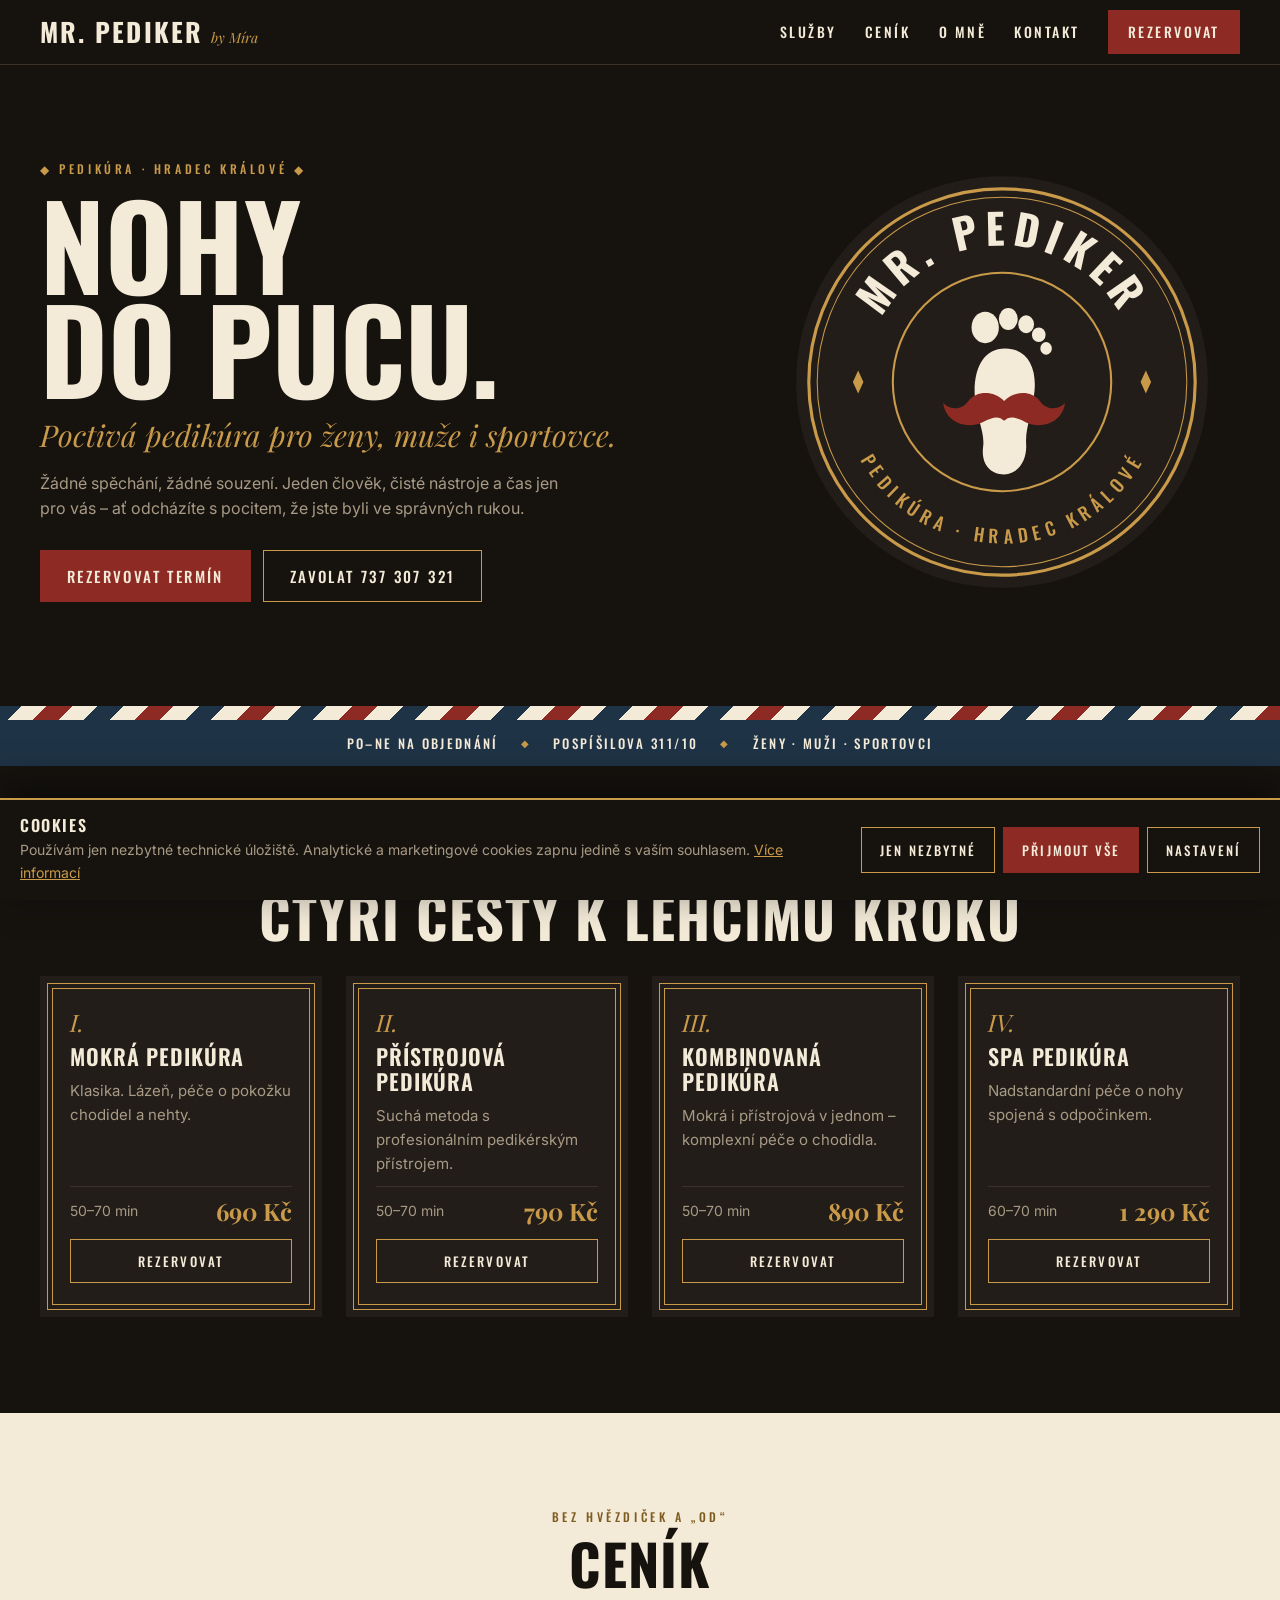
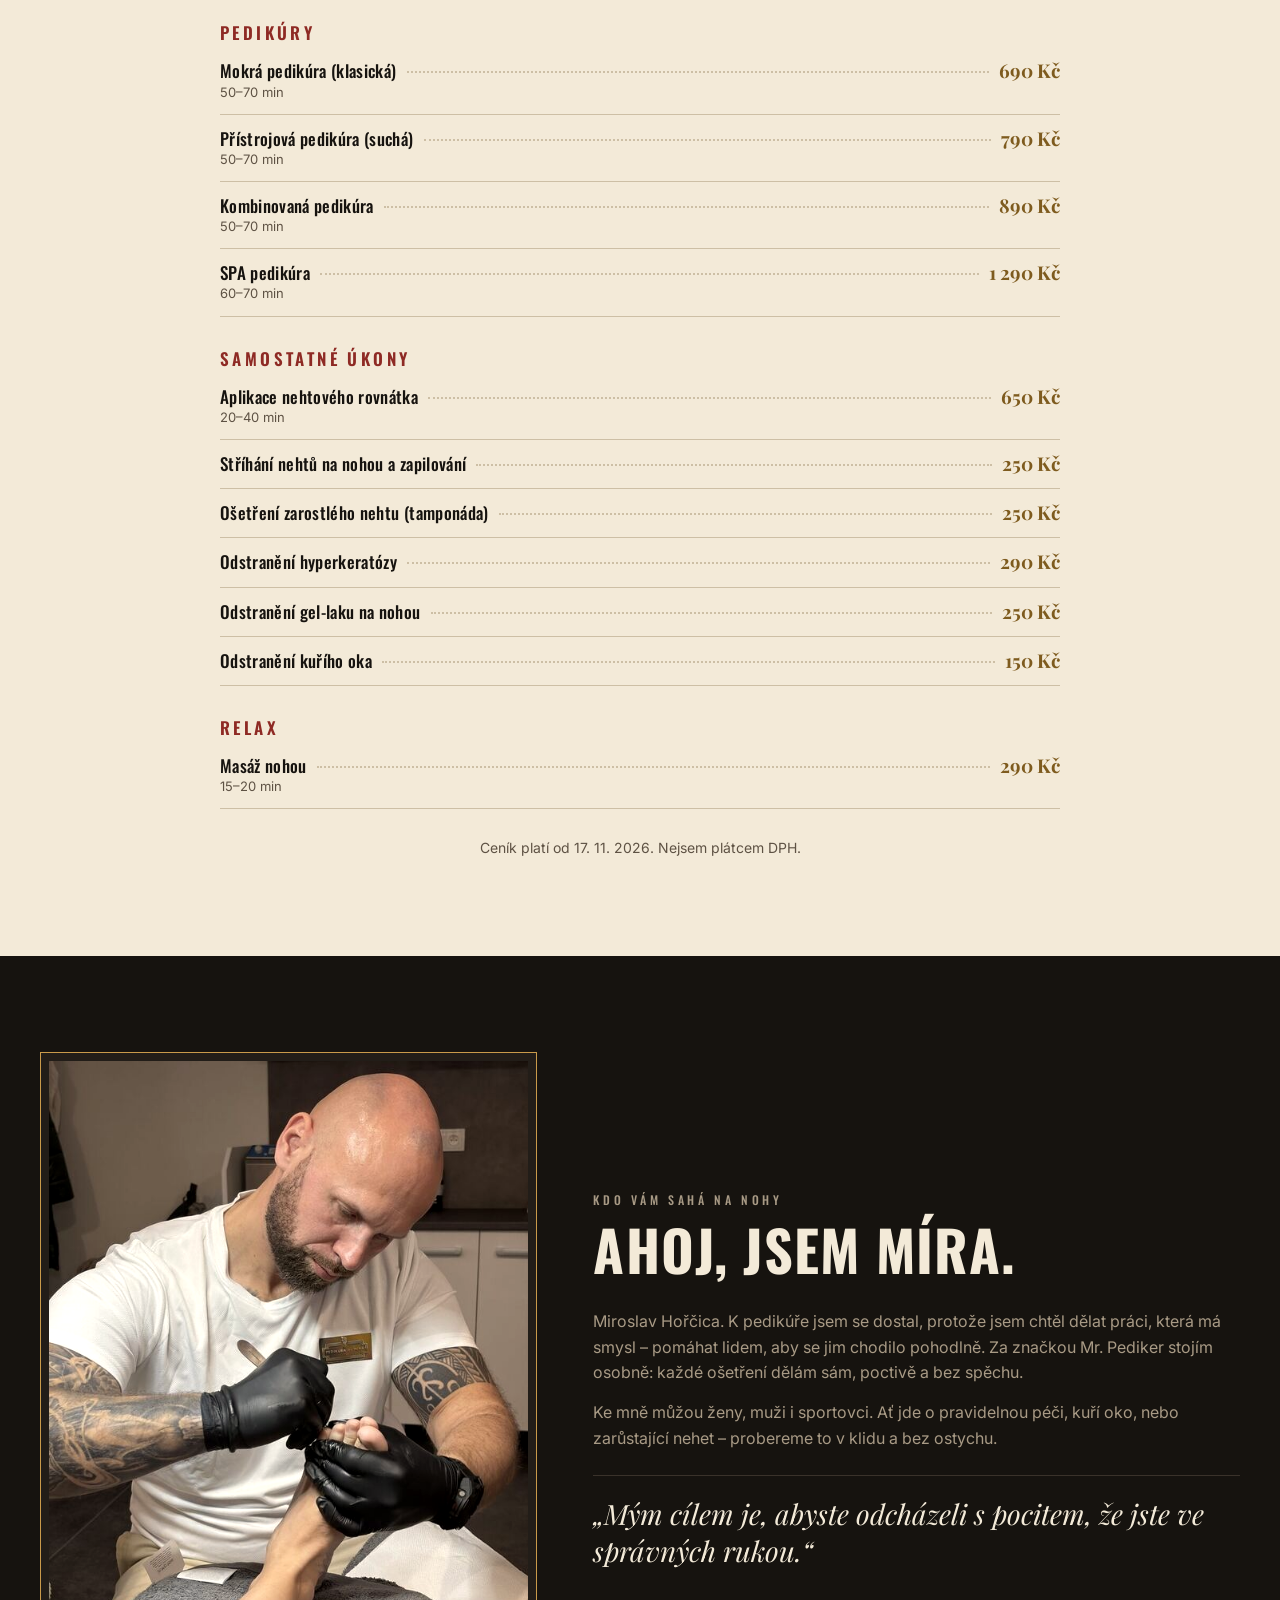
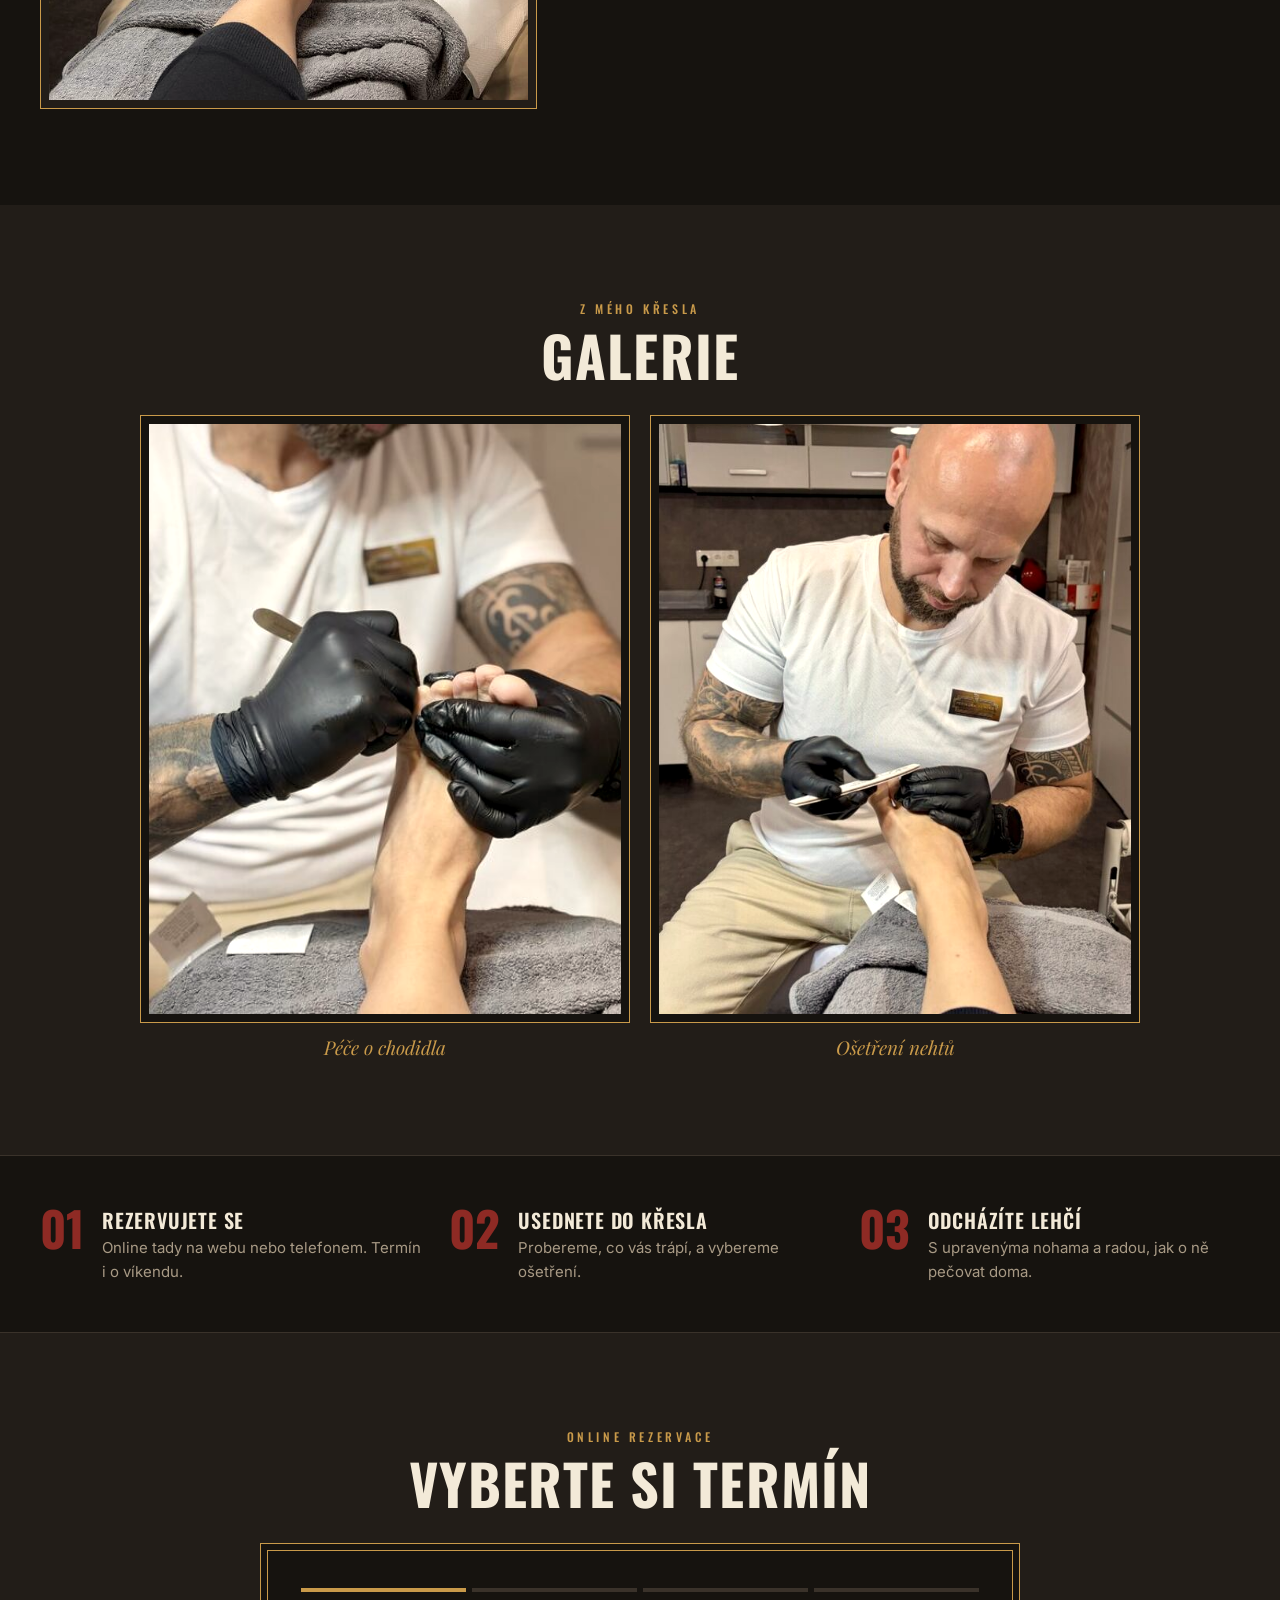
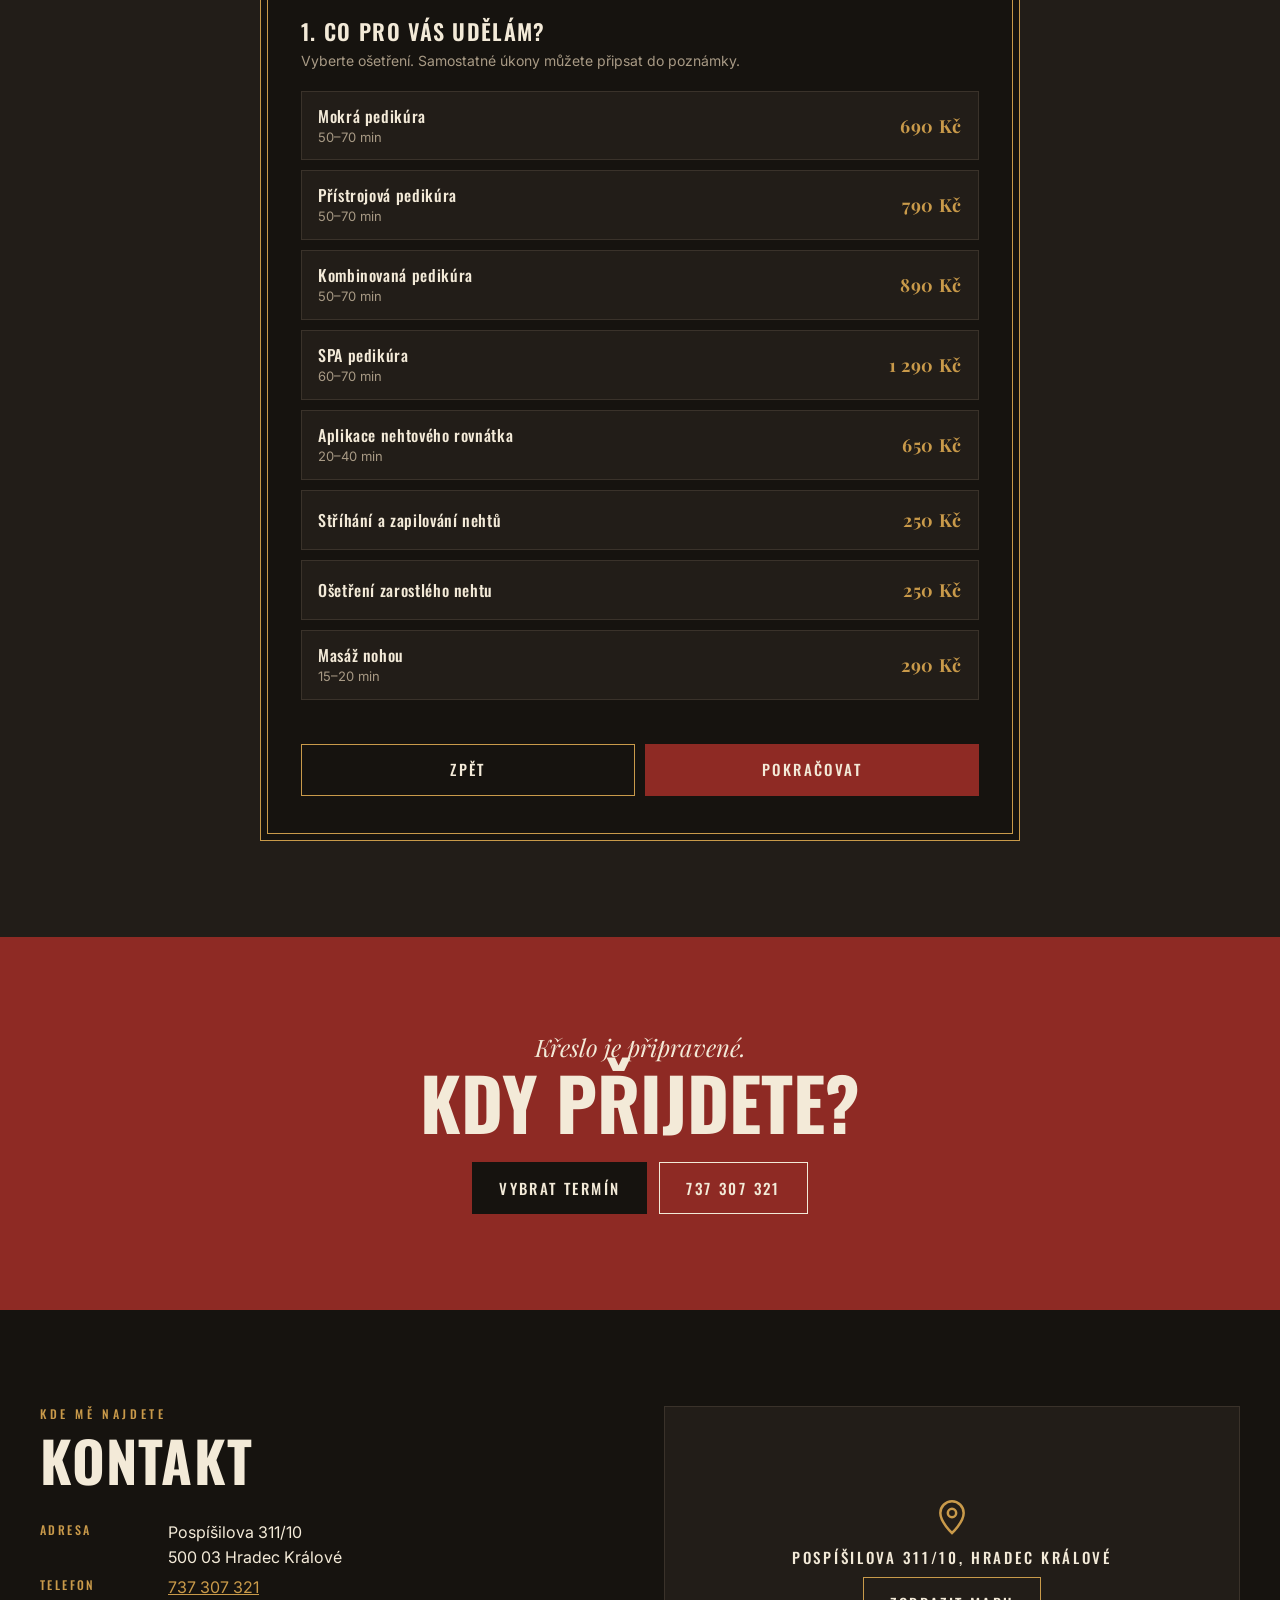
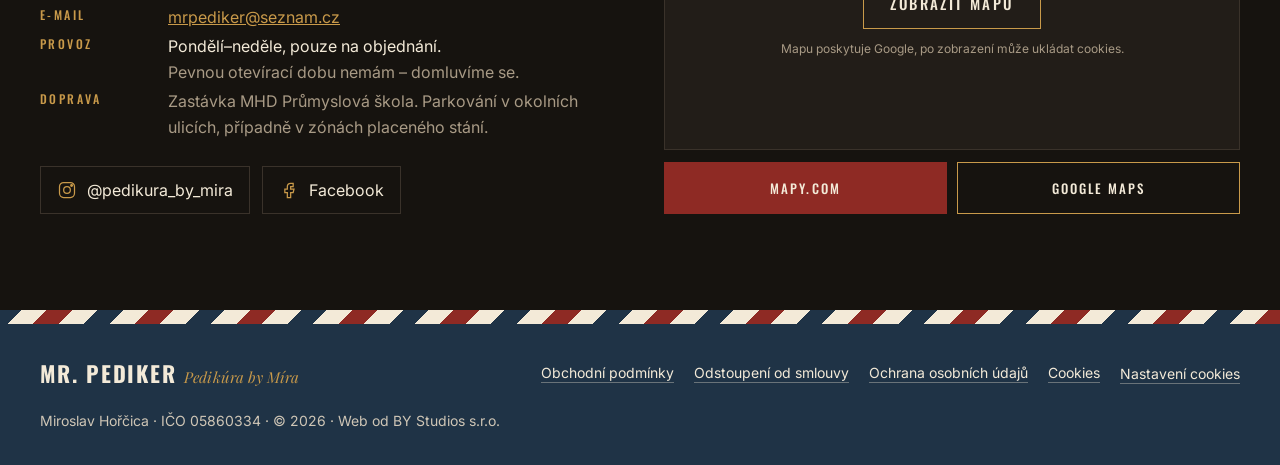
==== commit afeb6466: "Mapa Pospíšilova 311/10, cookie lišta dole přes celou šířku Co-Authored-By: Claude Opus 5.5 <noreply" ====
--- a/index.html
+++ b/index.html
@@ -223,11 +223,18 @@
 <a href="https://www.facebook.com/profile.php?id=61596270305123" rel="noopener"><svg aria-hidden="true" width="20" height="20" viewBox="0 0 24 24" fill="none" stroke="#C99A4A" stroke-width="1.5"><path d="M14 8h3V4h-3a4 4 0 0 0-4 4v3H7v4h3v6h4v-6h3l1-4h-4V8z"/></svg>Facebook</a>
 </div>
 </div>
-<a class="map" href="https://mapy.com/s/fenomarase" rel="noopener">
+<div class="mapbox">
+<div class="map" id="map" data-src="https://www.google.com/maps?q=Posp%C3%AD%C5%A1ilova+311%2F10%2C+500+03+Hradec+Kr%C3%A1lov%C3%A9&amp;z=16&amp;output=embed">
 <svg aria-hidden="true" width="40" height="40" viewBox="0 0 24 24" fill="none" stroke="#C99A4A" stroke-width="1.5"><path d="M12 21s-7-6.5-7-12a7 7 0 0 1 14 0c0 5.5-7 12-7 12z"/><circle cx="12" cy="9" r="2.5"/></svg>
-<strong>Navigovat do salonu</strong>
-<span>Pospíšilova 311/10 · otevře se v Mapy.com</span>
-</a>
+<strong>Pospíšilova 311/10, Hradec Králové</strong>
+<button type="button" class="btn btn-line" id="map-load">Zobrazit mapu</button>
+<span class="map-note">Mapu poskytuje Google, po zobrazení může ukládat cookies.</span>
+</div>
+<div class="map-links">
+<a class="btn btn-red" href="https://mapy.com/s/fenomarase" rel="noopener">Mapy.com</a>
+<a class="btn btn-line" href="https://www.google.com/maps/dir/?api=1&amp;destination=Posp%C3%AD%C5%A1ilova+311%2F10%2C+Hradec+Kr%C3%A1lov%C3%A9" rel="noopener">Google Maps</a>
+</div>
+</div>
 </div>
 </section>
 </main>
--- a/style.css
+++ b/style.css
@@ -170,7 +170,12 @@
 @media(min-width:560px){.contact dl{grid-template-columns:110px 1fr}.contact dt{margin-top:4px}}
 .social{margin-top:26px;display:flex;flex-wrap:wrap;gap:12px}
 .social a{display:inline-flex;align-items:center;gap:10px;min-height:48px;padding:10px 16px;border:1px solid var(--hair);color:var(--ink);text-decoration:none}
-.map{min-height:260px;background:var(--surface);border:1px solid var(--hair);display:flex;flex-direction:column;align-items:center;justify-content:center;gap:10px;text-decoration:none;color:var(--muted);padding:24px;text-align:center}
+.mapbox{display:grid;gap:12px}
+.map-links{display:grid;grid-template-columns:1fr 1fr;gap:10px}
+.map-links .btn{padding:12px 10px;font-size:13px;min-height:48px}
+.map iframe{position:absolute;inset:0;width:100%;height:100%;border:0;filter:grayscale(.35) contrast(1.05)}
+.map-note{font-size:12px}
+.map{position:relative;min-height:340px;overflow:hidden;background:var(--surface);border:1px solid var(--hair);display:flex;flex-direction:column;align-items:center;justify-content:center;gap:10px;text-decoration:none;color:var(--muted);padding:24px;text-align:center}
 .map strong{font:500 15px/1.3 var(--display);letter-spacing:.18em;text-transform:uppercase;color:var(--ink)}
 footer{background:var(--blue);font-size:14px}
 footer .wrap{padding-top:32px;padding-bottom:32px;display:grid;gap:18px}
@@ -188,18 +193,19 @@
 @media(min-width:900px){.mbar{display:none}body{padding-bottom:0}}
 @media(min-width:900px){section{padding:96px 0}}
 
-/* Cookie lišta */
-.cookie{position:fixed;left:12px;right:12px;bottom:calc(var(--bar) + 12px + env(safe-area-inset-bottom));z-index:60;background:var(--ground);border:1px solid var(--brass);padding:18px;box-shadow:0 10px 40px rgba(0,0,0,.5);max-width:560px;margin:0 auto}
-@media(min-width:900px){.cookie{bottom:20px;left:20px;right:auto}}
-.cookie h2{margin:0 0 6px;font:600 18px/1.2 var(--display);letter-spacing:.08em;text-transform:uppercase}
-.cookie p{margin:0 0 12px;font-size:14px;color:var(--muted)}
+/* Cookie lišta – dole přes celou šířku */
+.cookie{position:fixed;left:0;right:0;bottom:0;z-index:60;background:var(--ground);border-top:2px solid var(--brass);padding:16px var(--pad) calc(16px + env(safe-area-inset-bottom));box-shadow:0 -10px 40px rgba(0,0,0,.5)}
+.cookie .in{max-width:1240px;margin:0 auto;display:grid;gap:12px}
+.cookie h2{margin:0 0 4px;font:600 16px/1.2 var(--display);letter-spacing:.1em;text-transform:uppercase}
+.cookie p{margin:0;font-size:14px;color:var(--muted)}
 .cookie .acts{display:grid;grid-template-columns:1fr 1fr;gap:8px}
-.cookie .acts .btn{min-height:48px;padding:10px;font-size:13px}
+.cookie .acts .btn{min-height:46px;padding:10px;font-size:13px}
 .cookie .acts .wide{grid-column:1/-1}
-.cookie .prefs{display:none;margin:4px 0 12px}
+.cookie .prefs{display:none}
 .cookie.show-prefs .prefs{display:block}
 .cookie label{display:flex;gap:10px;align-items:flex-start;padding:8px 0;font-size:14px;border-bottom:1px solid var(--hair)}
 .cookie label input{width:20px;height:20px;flex:none;accent-color:var(--brass);margin-top:1px}
+@media(min-width:900px){.cookie .in{grid-template-columns:1fr auto;align-items:center;gap:12px 32px}.cookie .prefs{grid-column:1/-1}.cookie .acts{grid-template-columns:repeat(3,auto)}.cookie .acts .wide{grid-column:auto}.cookie .acts .btn{padding:10px 18px}}
 
 /* Právní stránky */
 .legal{background:var(--paper);color:var(--ink-dark);padding:48px 0 72px}
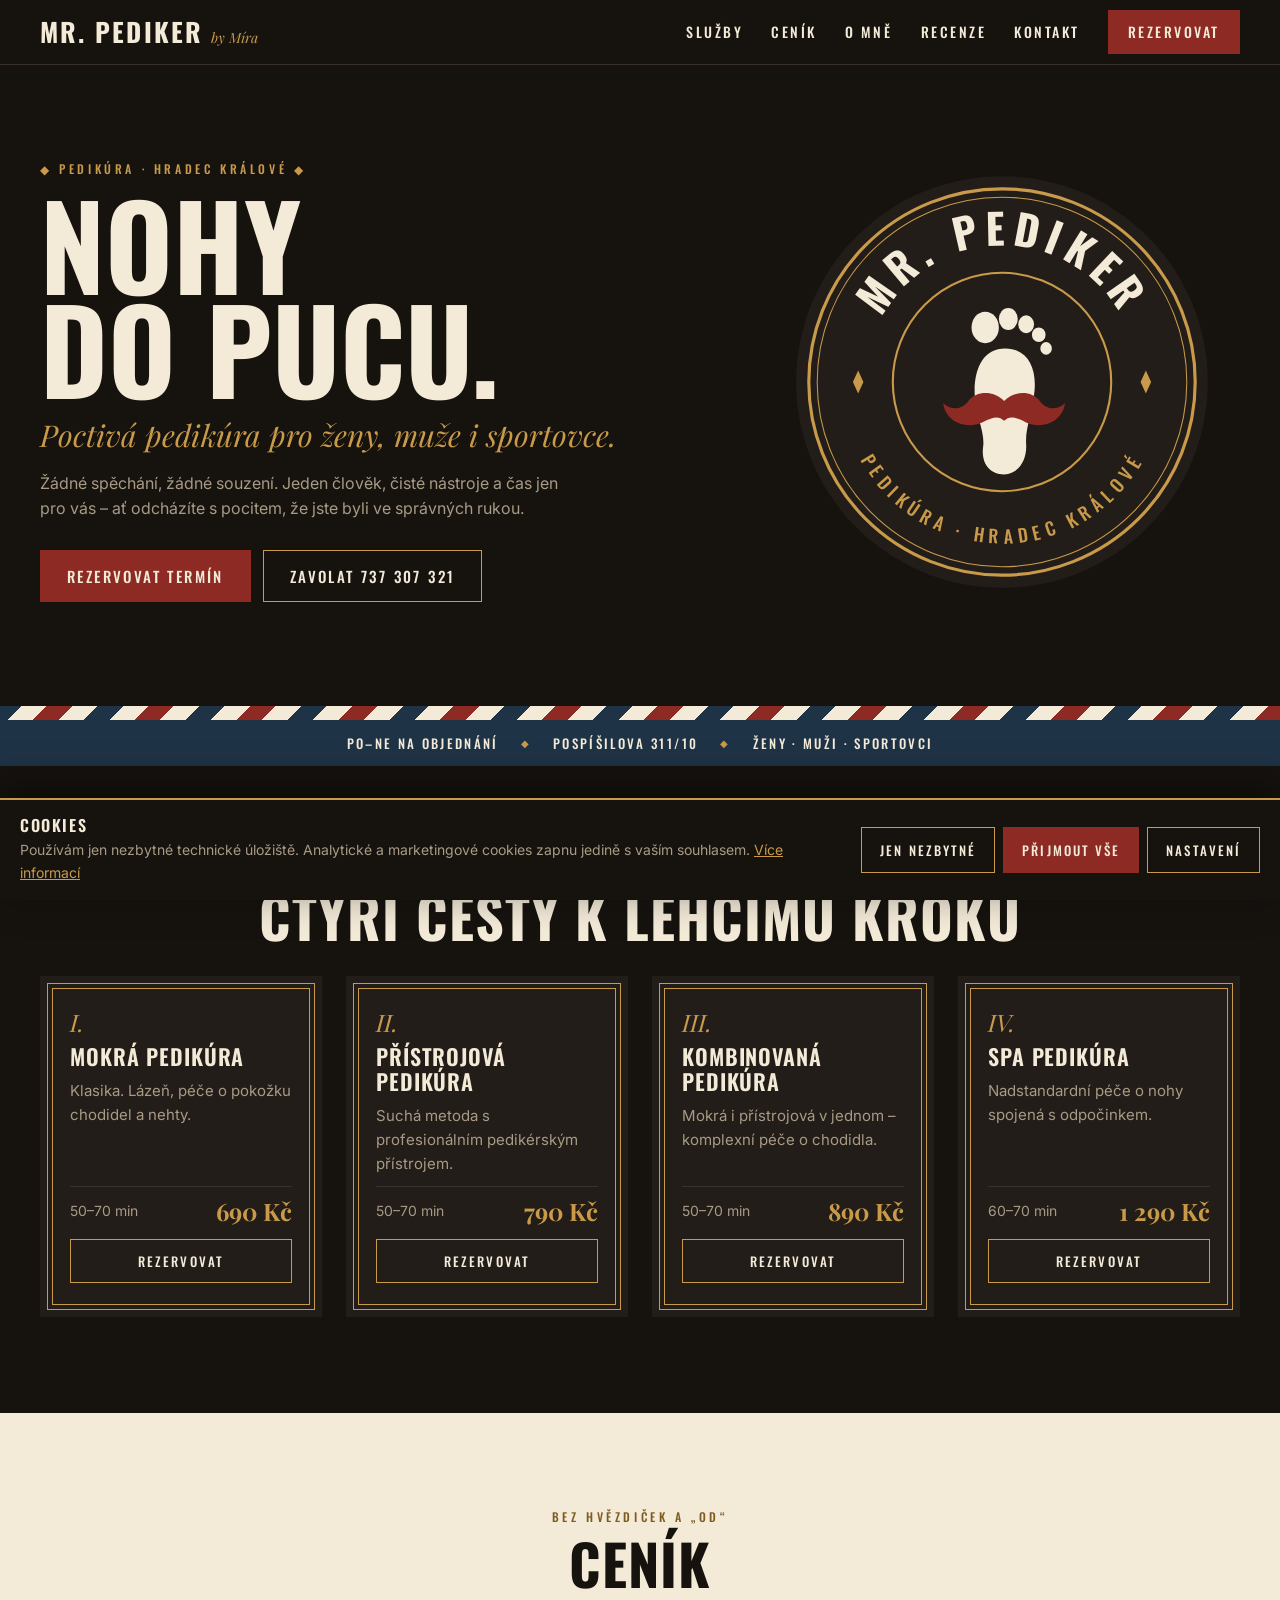
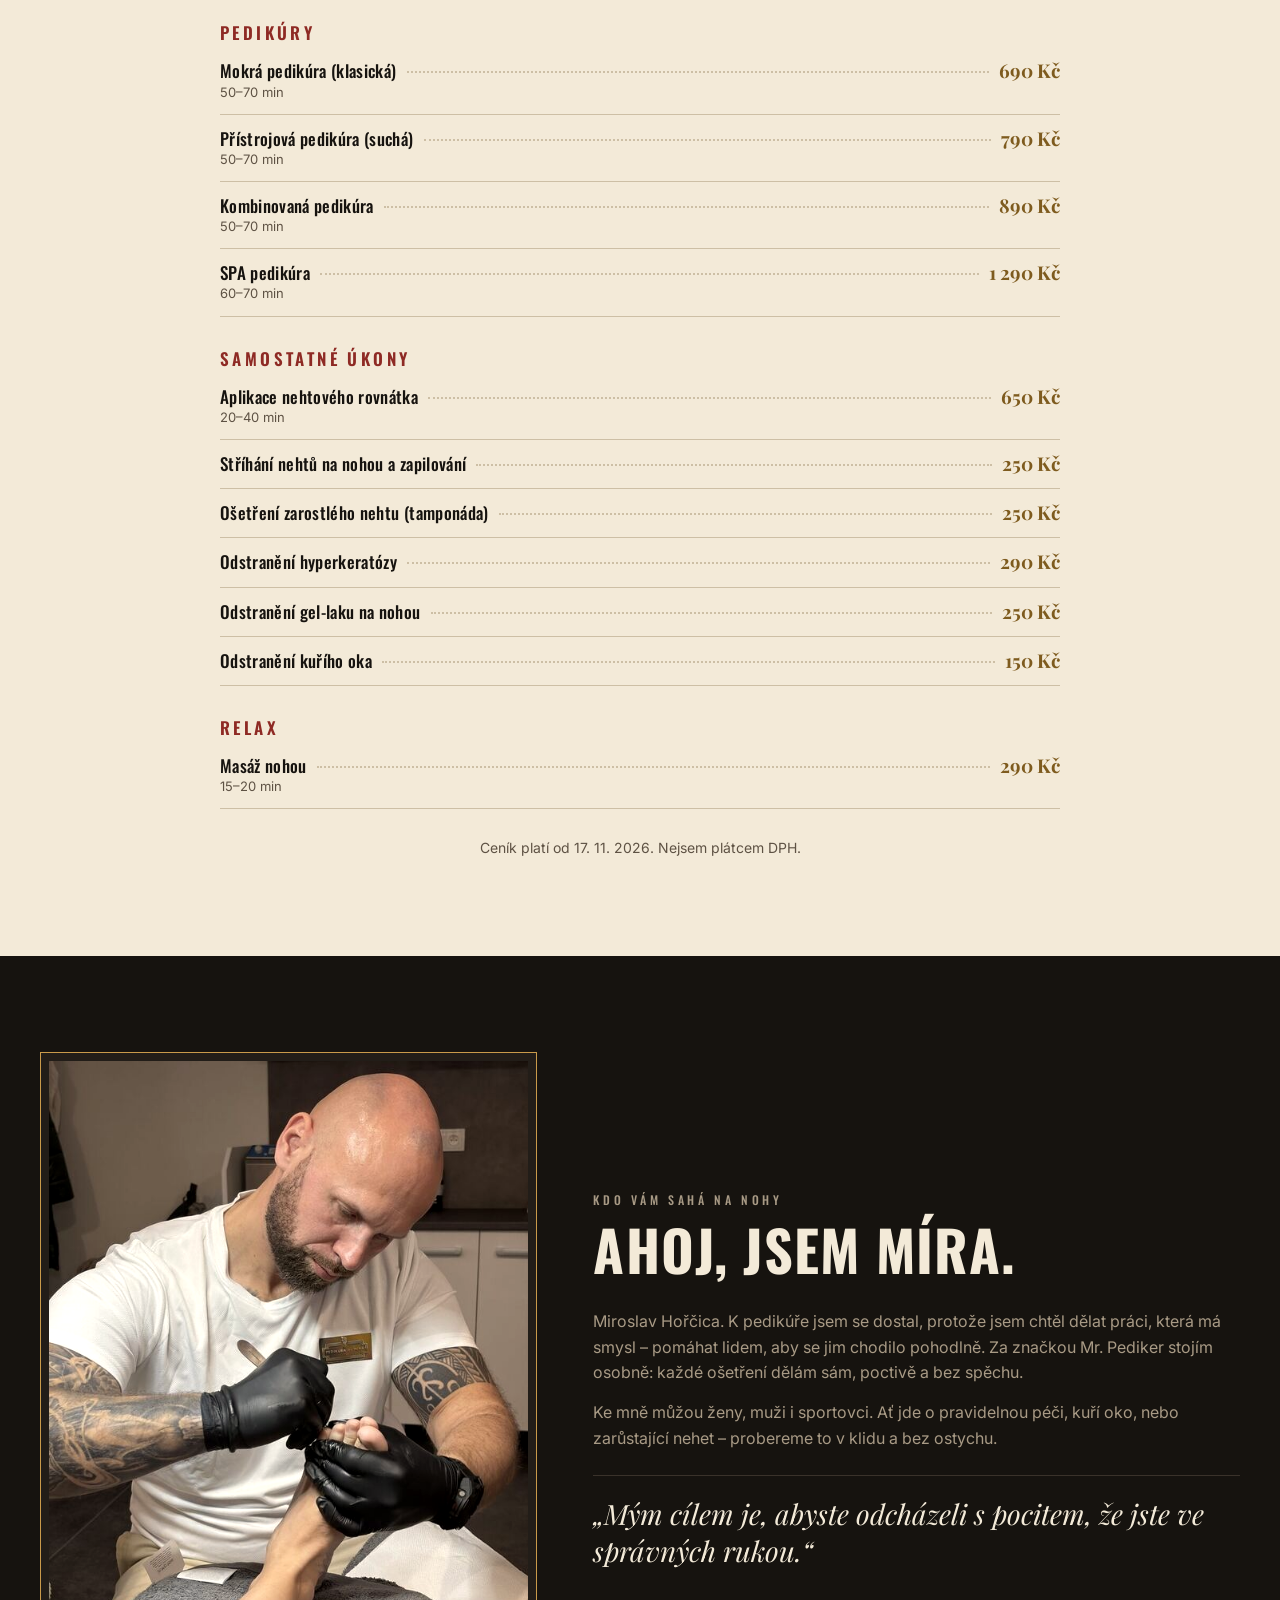
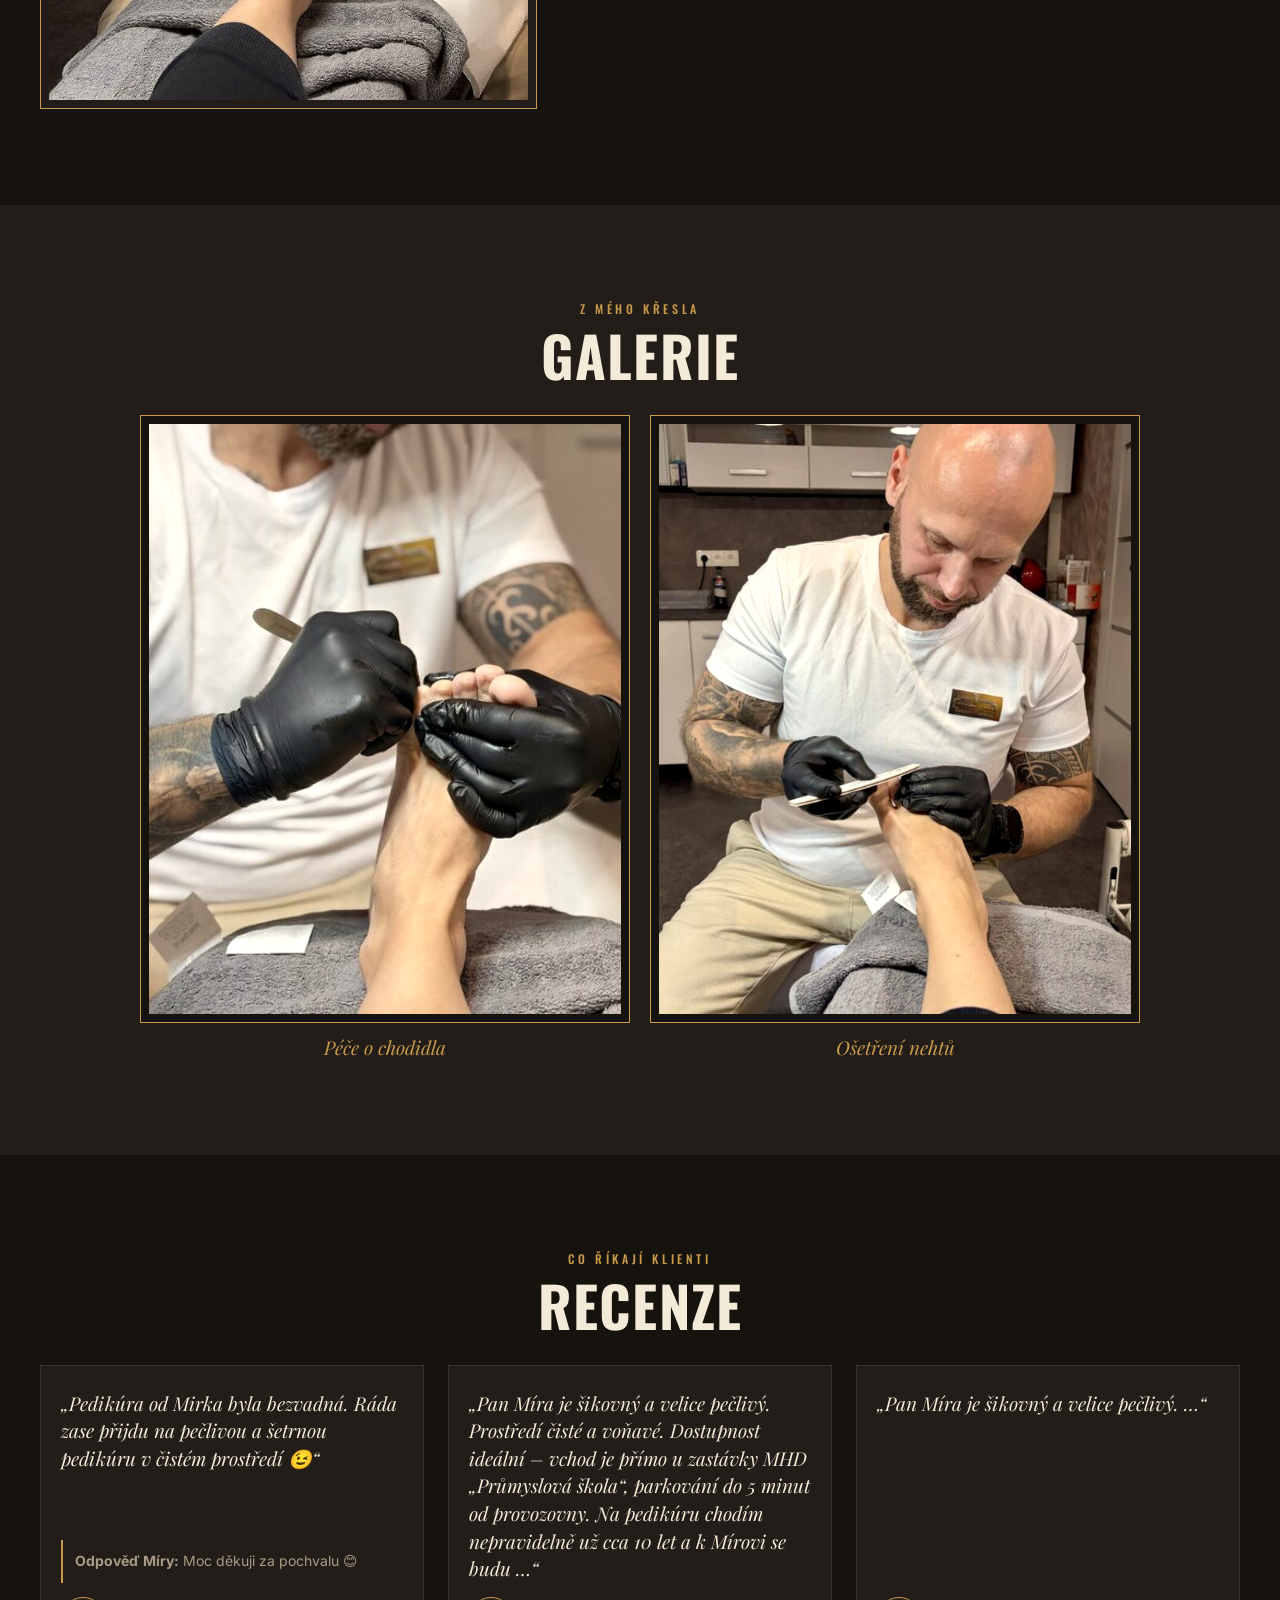
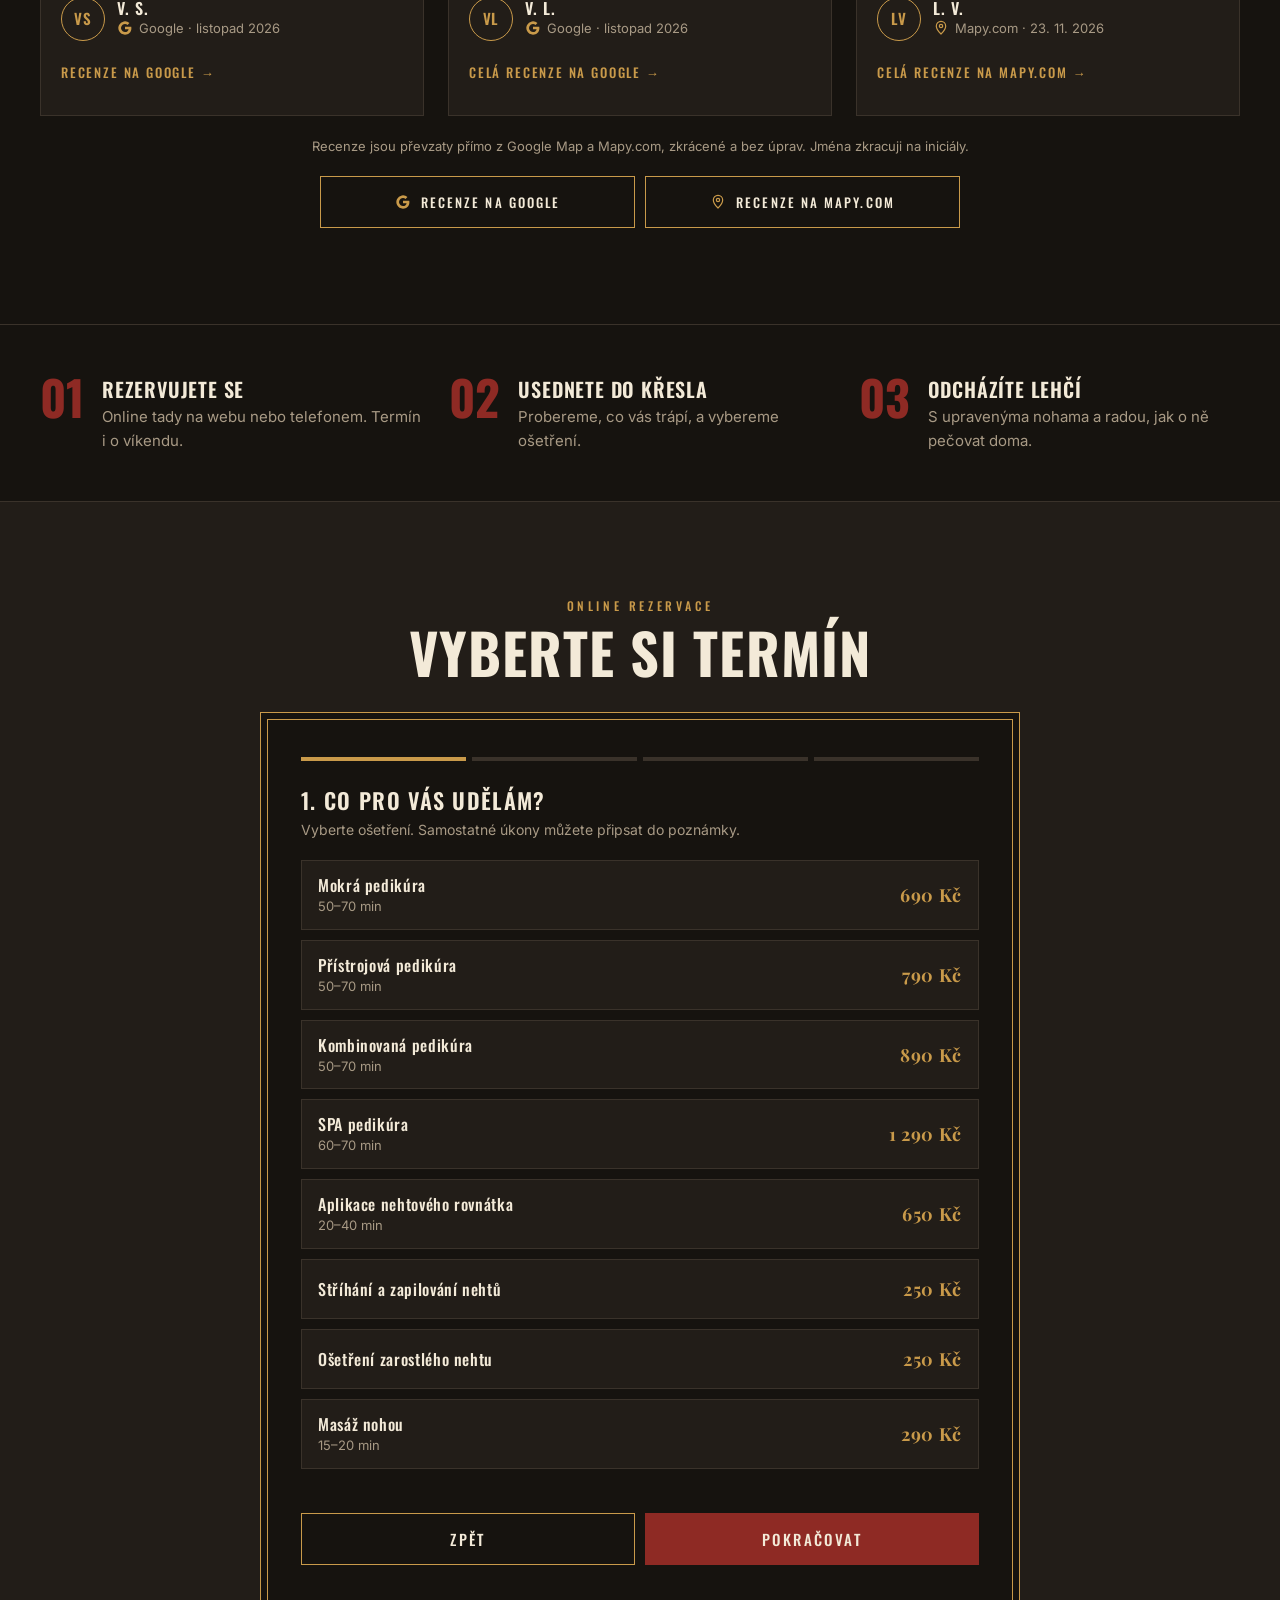
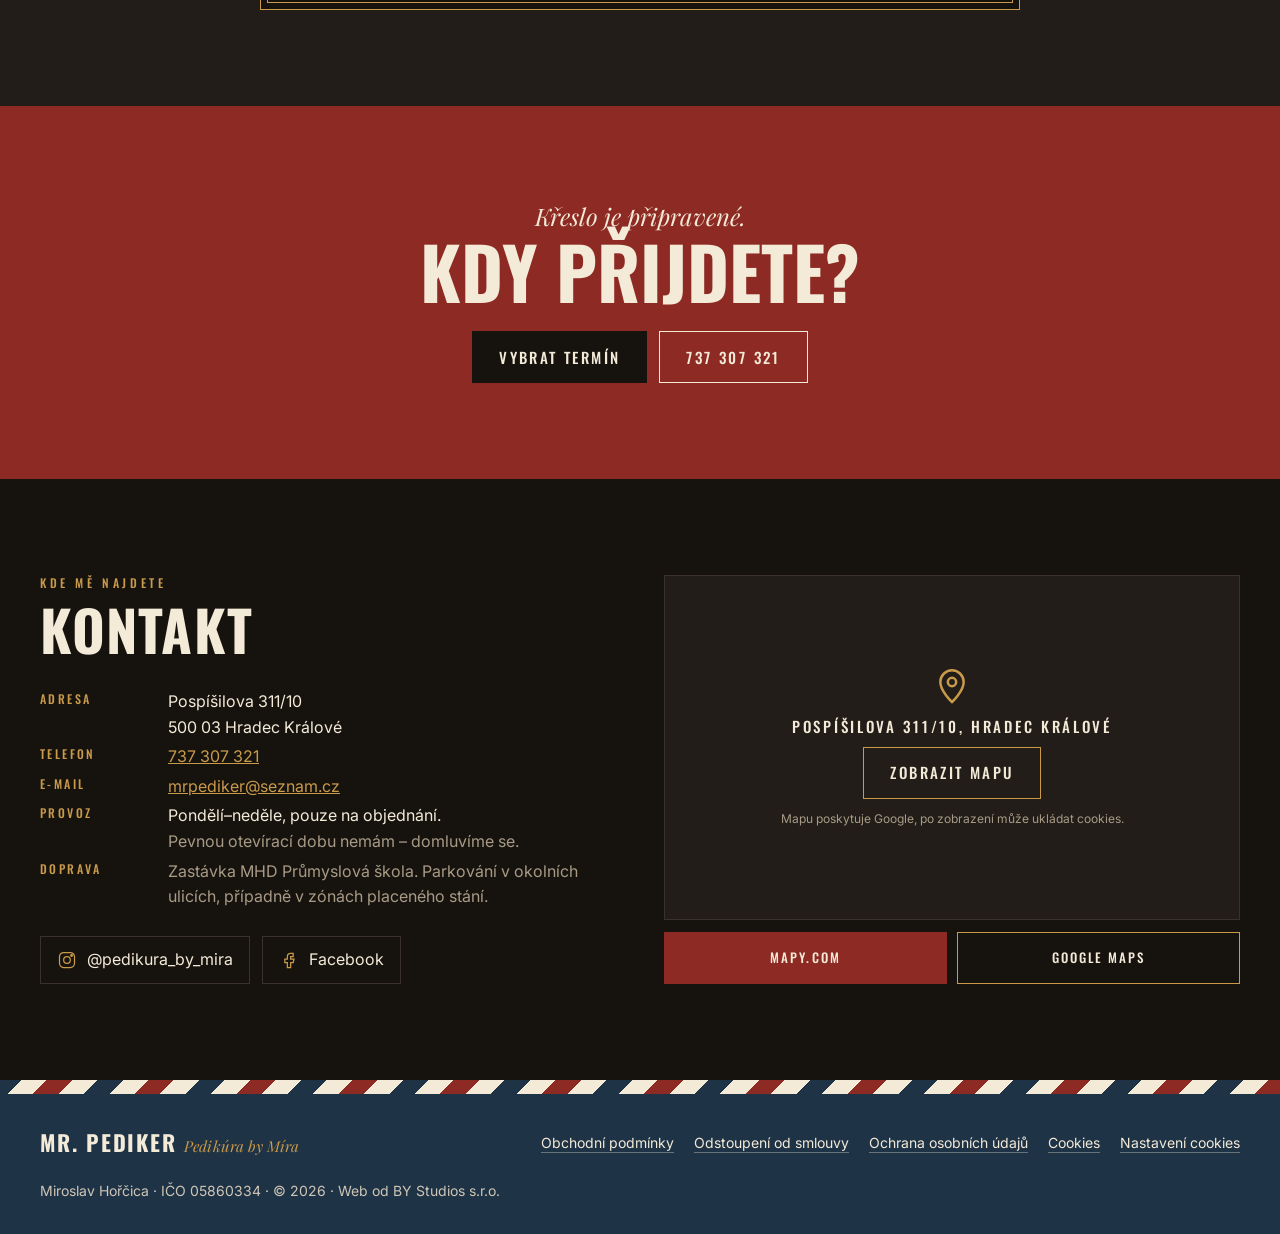
==== commit 239c93c0: "Recenze z Google a Mapy.com (iniciály), přesnější mapa Co-Authored-By: Claude Opus 5.5 <noreply@anth" ====
--- a/index.html
+++ b/index.html
@@ -35,6 +35,7 @@
 <a href="#sluzby">Služby</a>
 <a href="#cenik">Ceník</a>
 <a href="#o-mne">O mně</a>
+<a href="#recenze">Recenze</a>
 <a href="#kontakt">Kontakt</a>
 <a class="btn btn-red" href="#rezervace">Rezervovat</a>
 </nav>
@@ -131,6 +132,35 @@
 </div>
 </section>
 
+<section class="reviews" id="recenze">
+<div class="wrap">
+<p class="kicker center">Co říkají klienti</p>
+<h2 class="h2 center">Recenze</h2>
+<div class="rev-grid">
+<figure class="review">
+<blockquote>„Pedikúra od Mirka byla bezvadná. Ráda zase přijdu na pečlivou a šetrnou pedikúru v čistém prostředí 😉“</blockquote>
+<p class="reply"><b>Odpověď Míry:</b> Moc děkuji za pochvalu 😊</p><figcaption><span class="ini" aria-hidden="true">VS</span><span><b>V. S.</b><small><svg aria-hidden="true" width="16" height="16" viewBox="0 0 24 24"><path fill="#C99A4A" d="M21.6 12.2c0-.7-.1-1.4-.2-2H12v3.8h5.4a4.6 4.6 0 0 1-2 3v2.5h3.2c1.9-1.7 3-4.3 3-7.3zM12 22c2.7 0 5-.9 6.6-2.4l-3.2-2.5c-.9.6-2 1-3.4 1-2.6 0-4.8-1.8-5.6-4.1H3.1v2.6A10 10 0 0 0 12 22zM6.4 14a6 6 0 0 1 0-3.9V7.5H3.1a10 10 0 0 0 0 9zM12 6c1.5 0 2.8.5 3.8 1.5l2.9-2.9A10 10 0 0 0 3.1 7.5L6.4 10C7.2 7.8 9.4 6 12 6z"/></svg> Google · listopad 2026</small></span></figcaption>
+<a class="more" href="https://www.google.com/maps/search/?api=1&amp;query=Pedik%C3%BAra+by+M%C3%ADra+Posp%C3%AD%C5%A1ilova+311%2F10+Hradec+Kr%C3%A1lov%C3%A9" rel="noopener">Recenze na Google →</a>
+</figure>
+<figure class="review">
+<blockquote>„Pan Míra je šikovný a velice pečlivý. Prostředí čisté a voňavé. Dostupnost ideální – vchod je přímo u zastávky MHD „Průmyslová škola“, parkování do 5 minut od provozovny. Na pedikúru chodím nepravidelně už cca 10 let a k Mírovi se budu …“</blockquote>
+<figcaption><span class="ini" aria-hidden="true">VL</span><span><b>V. L.</b><small><svg aria-hidden="true" width="16" height="16" viewBox="0 0 24 24"><path fill="#C99A4A" d="M21.6 12.2c0-.7-.1-1.4-.2-2H12v3.8h5.4a4.6 4.6 0 0 1-2 3v2.5h3.2c1.9-1.7 3-4.3 3-7.3zM12 22c2.7 0 5-.9 6.6-2.4l-3.2-2.5c-.9.6-2 1-3.4 1-2.6 0-4.8-1.8-5.6-4.1H3.1v2.6A10 10 0 0 0 12 22zM6.4 14a6 6 0 0 1 0-3.9V7.5H3.1a10 10 0 0 0 0 9zM12 6c1.5 0 2.8.5 3.8 1.5l2.9-2.9A10 10 0 0 0 3.1 7.5L6.4 10C7.2 7.8 9.4 6 12 6z"/></svg> Google · listopad 2026</small></span></figcaption>
+<a class="more" href="https://www.google.com/maps/search/?api=1&amp;query=Pedik%C3%BAra+by+M%C3%ADra+Posp%C3%AD%C5%A1ilova+311%2F10+Hradec+Kr%C3%A1lov%C3%A9" rel="noopener">Celá recenze na Google →</a>
+</figure>
+<figure class="review">
+<blockquote>„Pan Míra je šikovný a velice pečlivý. …“</blockquote>
+<figcaption><span class="ini" aria-hidden="true">LV</span><span><b>L. V.</b><small><svg aria-hidden="true" width="16" height="16" viewBox="0 0 24 24" fill="none" stroke="#C99A4A" stroke-width="1.8"><path d="M12 21s-7-6.5-7-12a7 7 0 0 1 14 0c0 5.5-7 12-7 12z"/><circle cx="12" cy="9" r="2.5"/></svg> Mapy.com · 23. 11. 2026</small></span></figcaption>
+<a class="more" href="https://mapy.com/cs/zakladni?source=firm&amp;id=14102581&amp;x=15.8425106&amp;y=50.2133597&amp;z=17" rel="noopener">Celá recenze na Mapy.com →</a>
+</figure>
+</div>
+<p class="rev-note">Recenze jsou převzaty přímo z Google Map a Mapy.com, zkrácené a bez úprav. Jména zkracuji na iniciály.</p>
+<div class="rev-links">
+<a class="btn btn-line" href="https://www.google.com/maps/search/?api=1&amp;query=Pedik%C3%BAra+by+M%C3%ADra+Posp%C3%AD%C5%A1ilova+311%2F10+Hradec+Kr%C3%A1lov%C3%A9" rel="noopener"><svg aria-hidden="true" width="16" height="16" viewBox="0 0 24 24"><path fill="#C99A4A" d="M21.6 12.2c0-.7-.1-1.4-.2-2H12v3.8h5.4a4.6 4.6 0 0 1-2 3v2.5h3.2c1.9-1.7 3-4.3 3-7.3zM12 22c2.7 0 5-.9 6.6-2.4l-3.2-2.5c-.9.6-2 1-3.4 1-2.6 0-4.8-1.8-5.6-4.1H3.1v2.6A10 10 0 0 0 12 22zM6.4 14a6 6 0 0 1 0-3.9V7.5H3.1a10 10 0 0 0 0 9zM12 6c1.5 0 2.8.5 3.8 1.5l2.9-2.9A10 10 0 0 0 3.1 7.5L6.4 10C7.2 7.8 9.4 6 12 6z"/></svg> Recenze na Google</a>
+<a class="btn btn-line" href="https://mapy.com/cs/zakladni?source=firm&amp;id=14102581&amp;x=15.8425106&amp;y=50.2133597&amp;z=17" rel="noopener"><svg aria-hidden="true" width="16" height="16" viewBox="0 0 24 24" fill="none" stroke="#C99A4A" stroke-width="1.8"><path d="M12 21s-7-6.5-7-12a7 7 0 0 1 14 0c0 5.5-7 12-7 12z"/><circle cx="12" cy="9" r="2.5"/></svg> Recenze na Mapy.com</a>
+</div>
+</div>
+</section>
+
 <div class="steps"><div class="wrap">
 <div class="step"><b>01</b><div><h3>Rezervujete se</h3><p>Online tady na webu nebo telefonem. Termín i o víkendu.</p></div></div>
 <div class="step"><b>02</b><div><h3>Usednete do křesla</h3><p>Probereme, co vás trápí, a vybereme ošetření.</p></div></div>
@@ -224,7 +254,7 @@
 </div>
 </div>
 <div class="mapbox">
-<div class="map" id="map" data-src="https://www.google.com/maps?q=Posp%C3%AD%C5%A1ilova+311%2F10%2C+500+03+Hradec+Kr%C3%A1lov%C3%A9&amp;z=16&amp;output=embed">
+<div class="map" id="map" data-src="https://www.google.com/maps?q=50.2133597,15.8425106&amp;z=17&amp;output=embed">
 <svg aria-hidden="true" width="40" height="40" viewBox="0 0 24 24" fill="none" stroke="#C99A4A" stroke-width="1.5"><path d="M12 21s-7-6.5-7-12a7 7 0 0 1 14 0c0 5.5-7 12-7 12z"/><circle cx="12" cy="9" r="2.5"/></svg>
 <strong>Pospíšilova 311/10, Hradec Králové</strong>
 <button type="button" class="btn btn-line" id="map-load">Zobrazit mapu</button>
--- a/style.css
+++ b/style.css
@@ -102,6 +102,22 @@
 .gallery img{aspect-ratio:4/5}
 .gallery figure{margin:0}
 .gallery figcaption{margin-top:12px;text-align:center;font:italic 19px/1.3 var(--serif);color:var(--brass)}
+
+/* Recenze */
+.rev-grid{display:grid;gap:16px}
+@media(min-width:800px){.rev-grid{grid-template-columns:repeat(3,1fr);gap:24px}}
+.review{margin:0;background:var(--surface);border:1px solid var(--hair);padding:24px 20px;display:flex;flex-direction:column;gap:14px}
+.review blockquote{margin:0;font:italic 19px/1.45 var(--serif);color:var(--ink);flex-grow:1}
+.review .reply{margin:0;padding:10px 12px;border-left:2px solid var(--brass);font-size:14px;color:var(--muted)}
+.review figcaption{display:flex;align-items:center;gap:12px}
+.review .ini{width:44px;height:44px;flex:none;border-radius:50%;border:1px solid var(--brass);display:flex;align-items:center;justify-content:center;font:600 15px/1 var(--display);letter-spacing:.06em;color:var(--brass)}
+.review figcaption b{display:block;font:600 16px/1.2 var(--display);letter-spacing:.06em}
+.review small{display:flex;align-items:center;gap:6px;font-size:13px;color:var(--muted)}
+.review .more{font:500 13px/1 var(--display);letter-spacing:.14em;text-transform:uppercase;text-decoration:none;padding:8px 0;min-height:36px;display:inline-flex;align-items:center}
+.rev-note{margin:20px 0 0;text-align:center;font-size:13px;color:var(--muted)}
+.rev-links{margin-top:20px;display:grid;gap:10px;max-width:640px;margin-left:auto;margin-right:auto}
+@media(min-width:640px){.rev-links{grid-template-columns:1fr 1fr}}
+.rev-links .btn{font-size:13px;padding:12px 14px}
 
 /* Kroky */
 .steps{border-top:1px solid var(--hair);border-bottom:1px solid var(--hair);padding:48px 0}
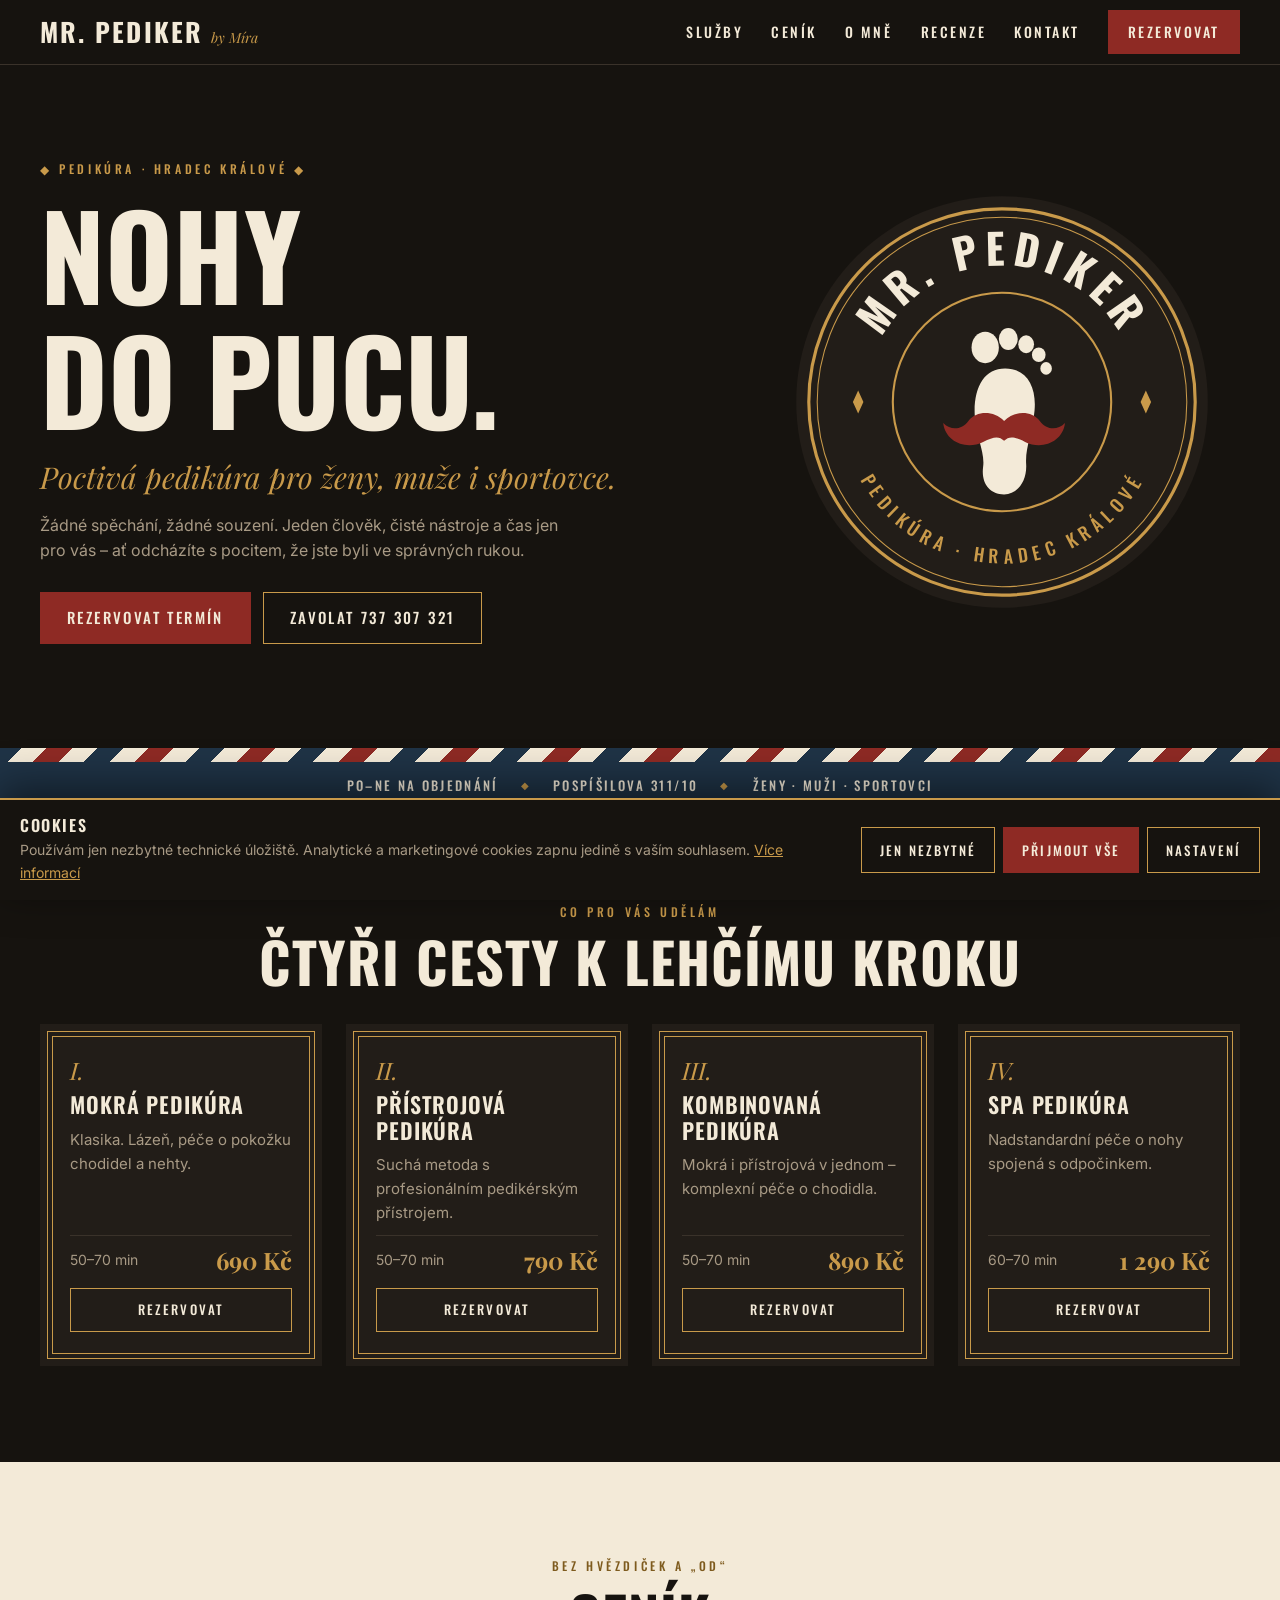
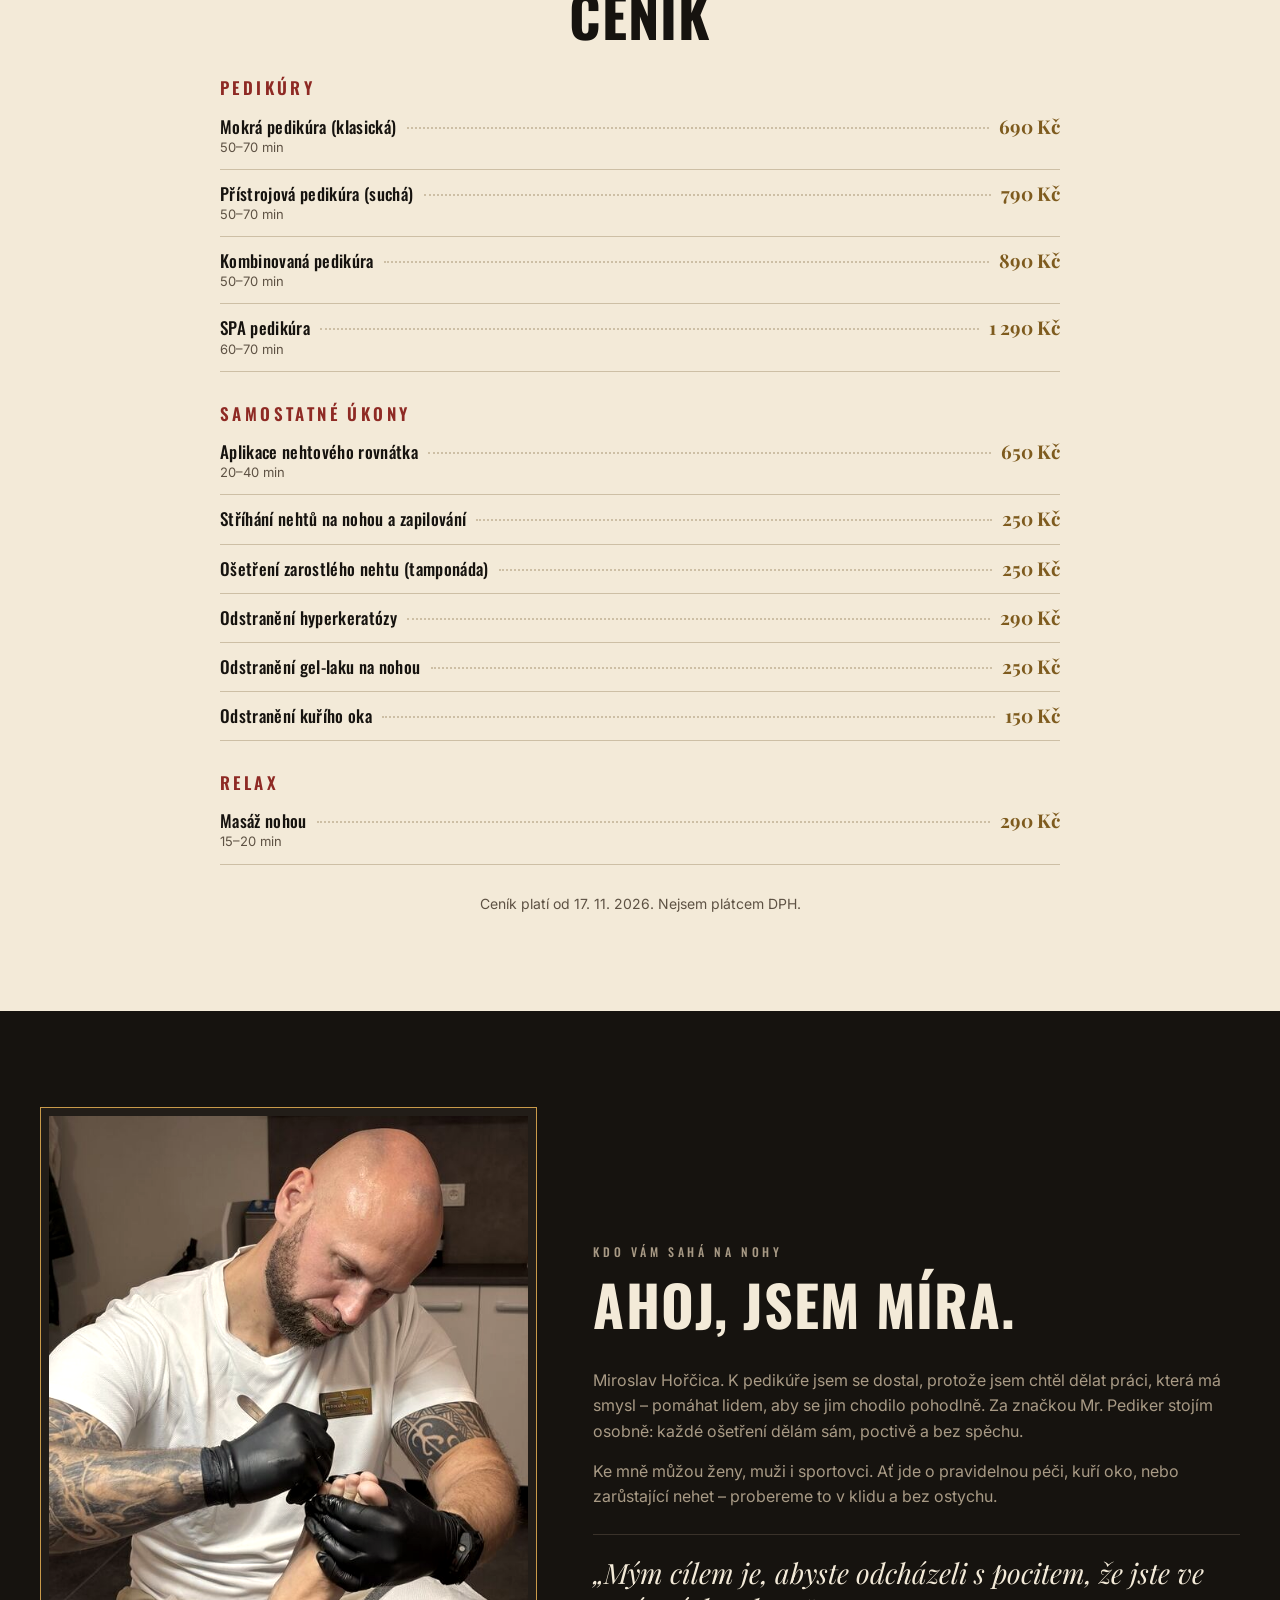
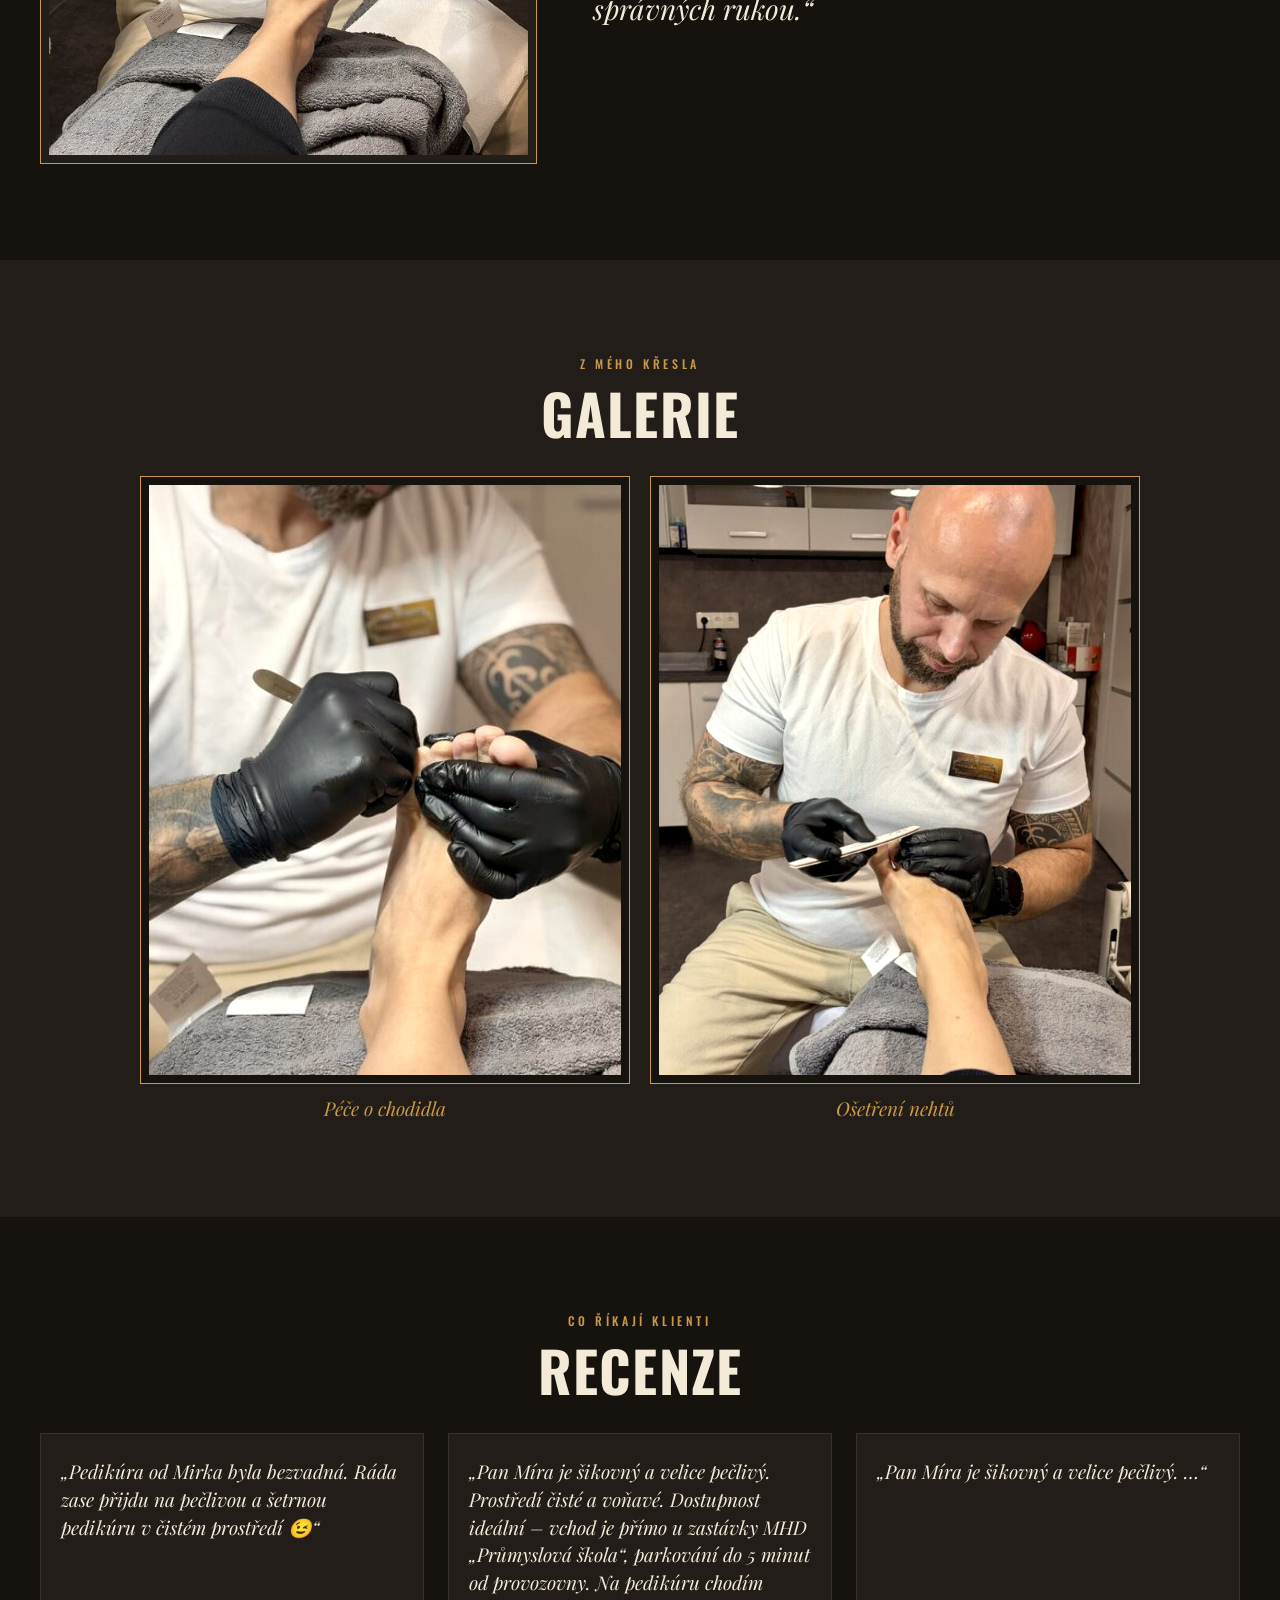
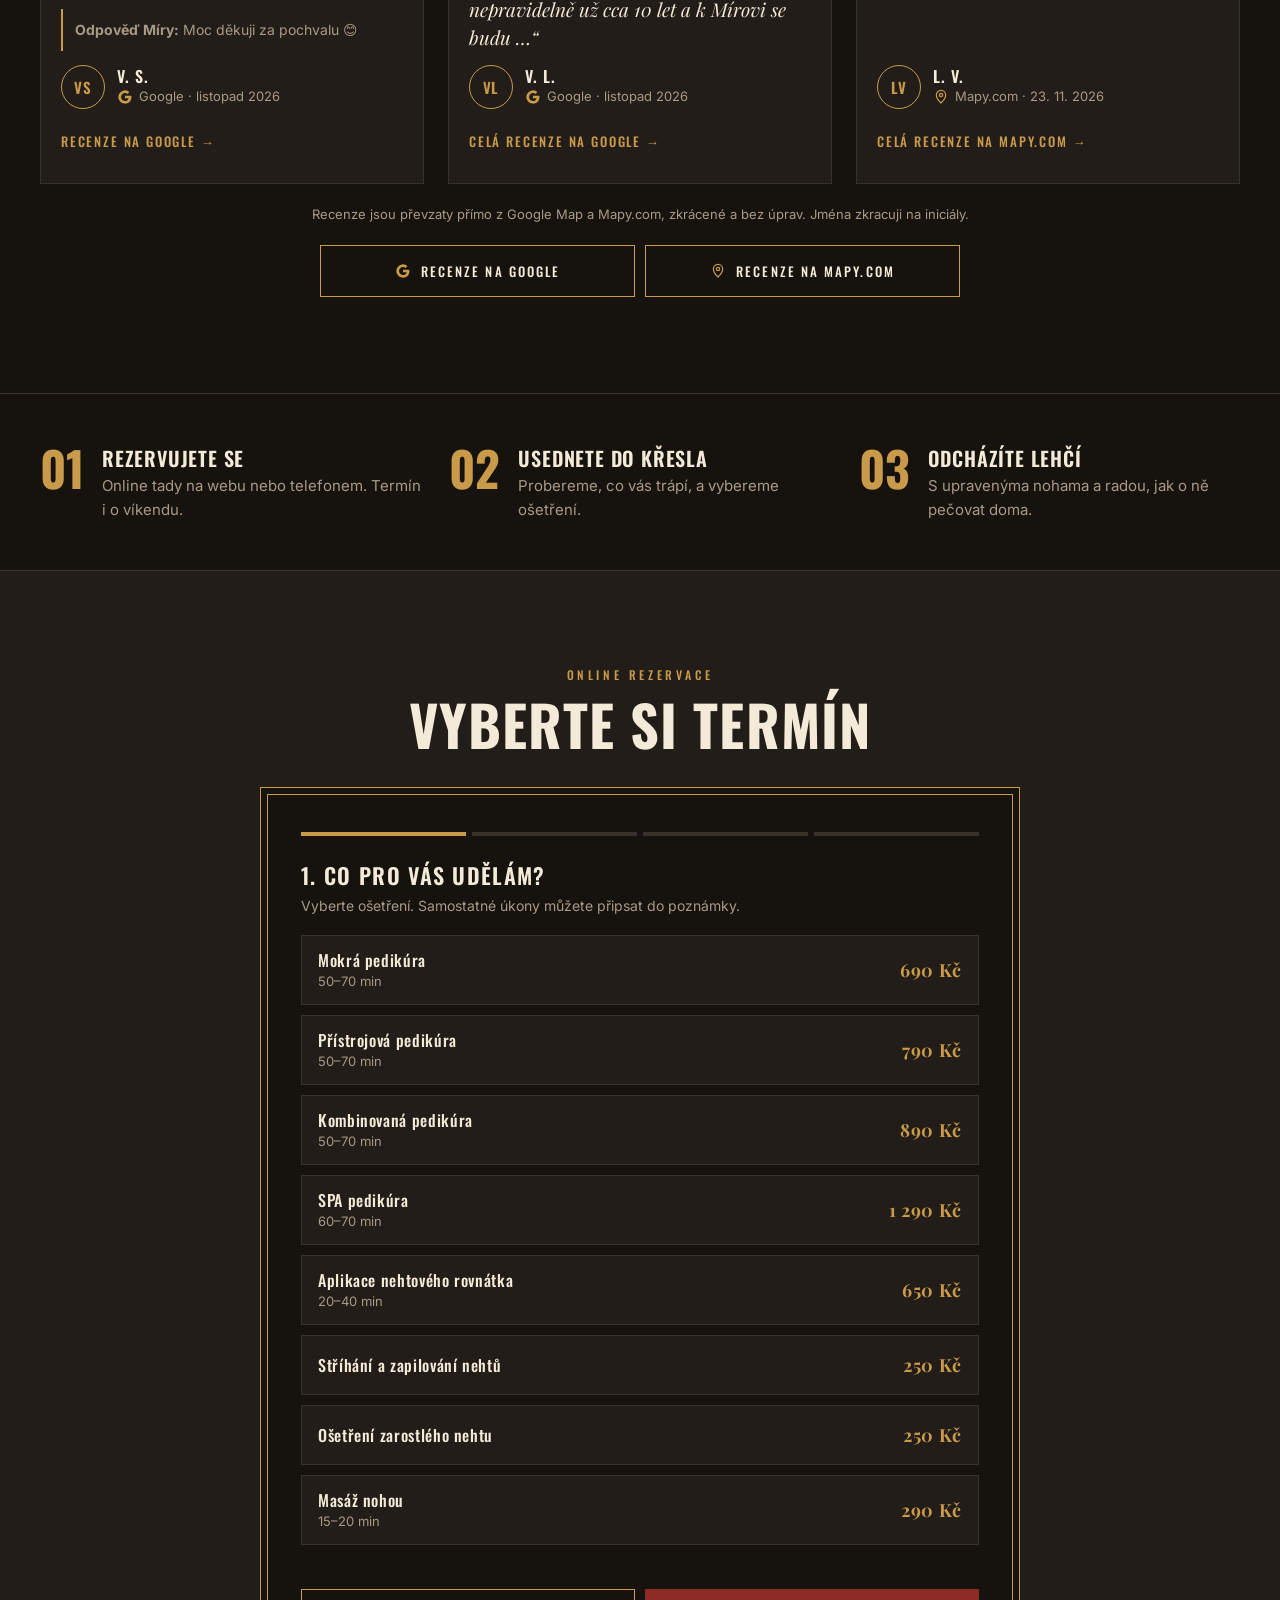
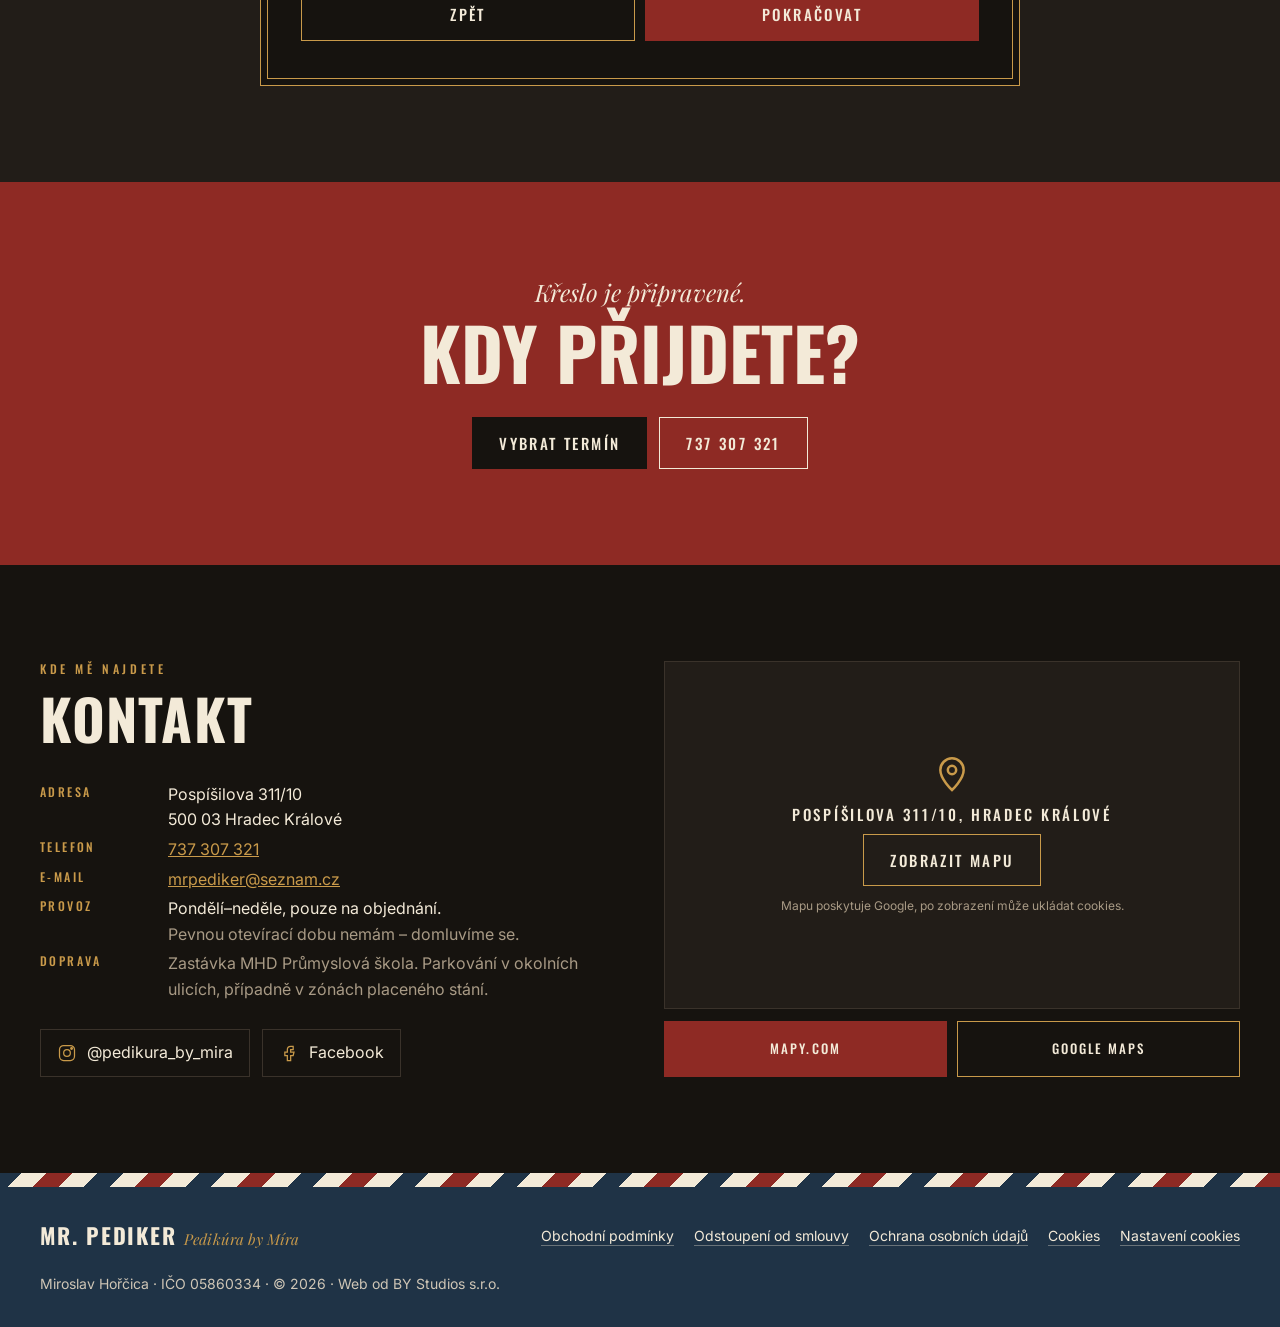
==== commit f75cfd22: "Napojení na Supabase: přihlášení, sdílená data adminu, online rezervace volných termínů Co-Authored-" ====
--- a/index.html
+++ b/index.html
@@ -202,17 +202,22 @@
 <div class="summary"><dl id="bk-sum"></dl></div>
 <label class="check"><input type="checkbox" id="c-terms"> <span>Souhlasím s <a href="obchodni-podminky.html" target="_blank">obchodními podmínkami</a> a beru na vědomí <a href="ochrana-osobnich-udaju.html" target="_blank">zpracování osobních údajů</a>.</span></label>
 <label class="check"><input type="checkbox" id="c-start"> <span>Výslovně žádám o poskytnutí služby ve zvoleném termínu i před uplynutím 14denní lhůty pro odstoupení od smlouvy a beru na vědomí, že po úplném poskytnutí služby právo na odstoupení zaniká.</span></label>
+<div class="send" id="bk-online" hidden>
+<button class="btn btn-red btn-block" id="send-online" type="button">Rezervovat termín</button>
+</div>
+<div id="bk-offline">
 <p class="hint">Rezervaci odešlete jedním klepnutím – otevře se vám předvyplněná zpráva.</p>
 <div class="send">
 <a class="btn btn-red btn-block" id="send-sms" href="#">Odeslat SMS</a>
 <a class="btn btn-line btn-block" id="send-mail" href="#">Odeslat e-mailem</a>
 </div>
+</div>
 </fieldset>
 
 <div class="bk-pane bk-done" data-step="5" hidden>
 <p class="kicker">Hotovo</p>
 <p class="big">Díky!</p>
-<p class="hint">Pokud se zpráva odeslala, ozvu se vám s potvrzením termínu co nejdřív. Termín je platný až po mém potvrzení.</p>
+<p class="hint" id="bk-done-text">Pokud se zpráva odeslala, ozvu se vám s potvrzením termínu co nejdřív. Termín je platný až po mém potvrzení.</p>
 <button class="btn btn-line" type="button" id="bk-again">Nová rezervace</button>
 </div>
 
@@ -289,6 +294,8 @@
 <a class="r" href="#rezervace">Rezervovat</a>
 </div>
 
+<script src="config.js" defer></script>
+<script src="db.js" defer></script>
 <script src="app.js" defer></script>
 </body>
 </html>
--- a/style.css
+++ b/style.css
@@ -16,7 +16,7 @@
 .sr-only{position:absolute;width:1px;height:1px;overflow:hidden;clip:rect(0 0 0 0);white-space:nowrap}
 .pole{height:14px;background:repeating-linear-gradient(-45deg,var(--red) 0 18px,var(--paper) 18px 36px,var(--blue) 36px 54px,var(--paper) 54px 72px)}
 .kicker{margin:0;font:500 12px/1.3 var(--display);letter-spacing:.3em;text-transform:uppercase;color:var(--brass)}
-.h2{margin:10px 0 32px;font:700 clamp(32px,8vw,56px)/1 var(--display);text-transform:uppercase;letter-spacing:.02em}
+.h2{margin:10px 0 32px;font:700 clamp(32px,8vw,56px)/1.12 var(--display);text-transform:uppercase;letter-spacing:.02em}
 .center{text-align:center}
 section{padding:64px 0}
 .btn{display:inline-flex;align-items:center;justify-content:center;gap:10px;min-height:52px;padding:14px 26px;font:500 15px/1 var(--display);letter-spacing:.16em;text-transform:uppercase;text-decoration:none;border:1px solid transparent;cursor:pointer;-webkit-tap-highlight-color:transparent;transition:filter .15s,transform .1s}
@@ -49,7 +49,7 @@
 /* Hero */
 .hero{padding:44px 0 56px}
 .hero .wrap{display:grid;gap:36px;align-items:center}
-.hero h1{margin:14px 0 0;font:700 clamp(54px,16vw,116px)/.9 var(--display);text-transform:uppercase}
+.hero h1{margin:14px 0 0;font:700 clamp(54px,16vw,116px)/1.08 var(--display);text-transform:uppercase}
 .hero .script{margin:18px 0 0;font:italic clamp(22px,5.6vw,30px)/1.25 var(--serif);color:var(--brass)}
 .hero .lead{margin:16px 0 0;color:var(--muted);max-width:540px}
 .hero .cta{margin-top:28px;display:grid;gap:12px}
@@ -124,7 +124,7 @@
 .steps .wrap{display:grid;gap:28px}
 @media(min-width:800px){.steps .wrap{grid-template-columns:repeat(3,1fr)}}
 .step{display:flex;gap:18px}
-.step b{font:700 48px/1 var(--display);color:var(--red)}
+.step b{font:700 48px/1.1 var(--display);color:var(--brass)}
 .step h3{margin:4px 0 4px;font:600 20px/1.2 var(--display);letter-spacing:.04em;text-transform:uppercase}
 .step p{margin:0;color:var(--muted);font-size:15px}
 
@@ -166,15 +166,15 @@
 .summary dt{color:var(--muted)} .summary dd{margin:0;font-weight:500}
 .bk-nav{display:flex;gap:10px;margin-top:22px}
 .bk-nav .btn{flex:1}
-.err{color:#E8A08F;font-size:14px;margin:8px 0 0;min-height:1em}
+.err{color:#E7C27D;font-size:14px;margin:8px 0 0;min-height:1em}
 .send{display:grid;gap:10px}
 .bk-done{text-align:center}
-.bk-done .big{font:700 40px/1 var(--display);text-transform:uppercase;margin:6px 0 12px}
+.bk-done .big{font:700 40px/1.15 var(--display);text-transform:uppercase;margin:6px 0 12px}
 
 /* CTA, kontakt, patička */
 .cta-band{background:var(--red);text-align:center}
 .cta-band .script{margin:0;font:italic 24px/1.2 var(--serif)}
-.cta-band h2{margin:6px 0 26px;font:700 clamp(40px,11vw,72px)/.95 var(--display);text-transform:uppercase}
+.cta-band h2{margin:6px 0 26px;font:700 clamp(40px,11vw,72px)/1.1 var(--display);text-transform:uppercase}
 .cta-band .row-btn{display:grid;gap:12px;max-width:420px;margin:0 auto}
 @media(min-width:640px){.cta-band .row-btn{display:flex;justify-content:center;max-width:none}}
 .contact{display:grid;gap:36px}
@@ -226,7 +226,7 @@
 /* Právní stránky */
 .legal{background:var(--paper);color:var(--ink-dark);padding:48px 0 72px}
 .legal .wrap{max-width:820px}
-.legal h1{margin:8px 0 18px;font:700 clamp(36px,9vw,60px)/1 var(--display);text-transform:uppercase}
+.legal h1{margin:8px 0 18px;font:700 clamp(36px,9vw,60px)/1.12 var(--display);text-transform:uppercase}
 .legal h2{margin:36px 0 10px;font:600 20px/1.25 var(--display);letter-spacing:.06em;text-transform:uppercase;color:var(--red)}
 .legal p,.legal li{font-size:16px}
 .legal .lead{font:italic 20px/1.4 var(--serif);color:var(--brass-dark)}
